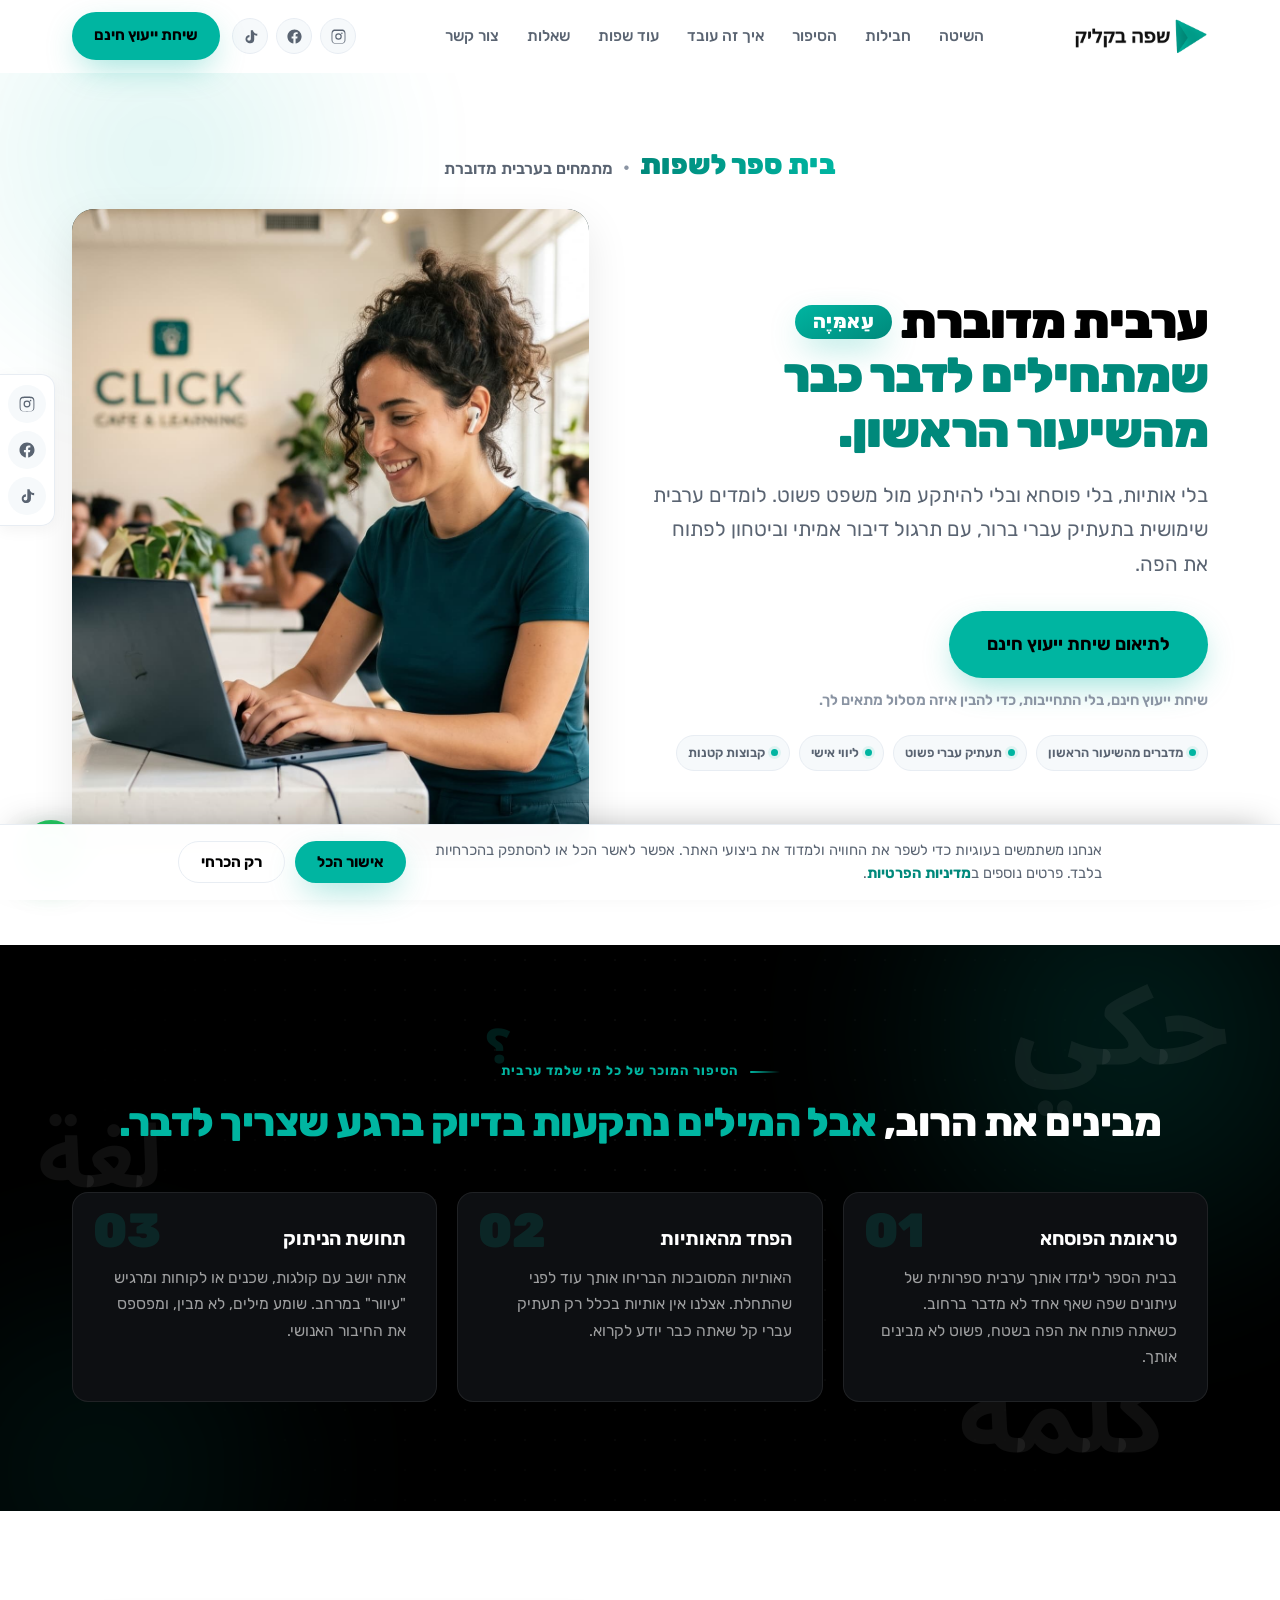
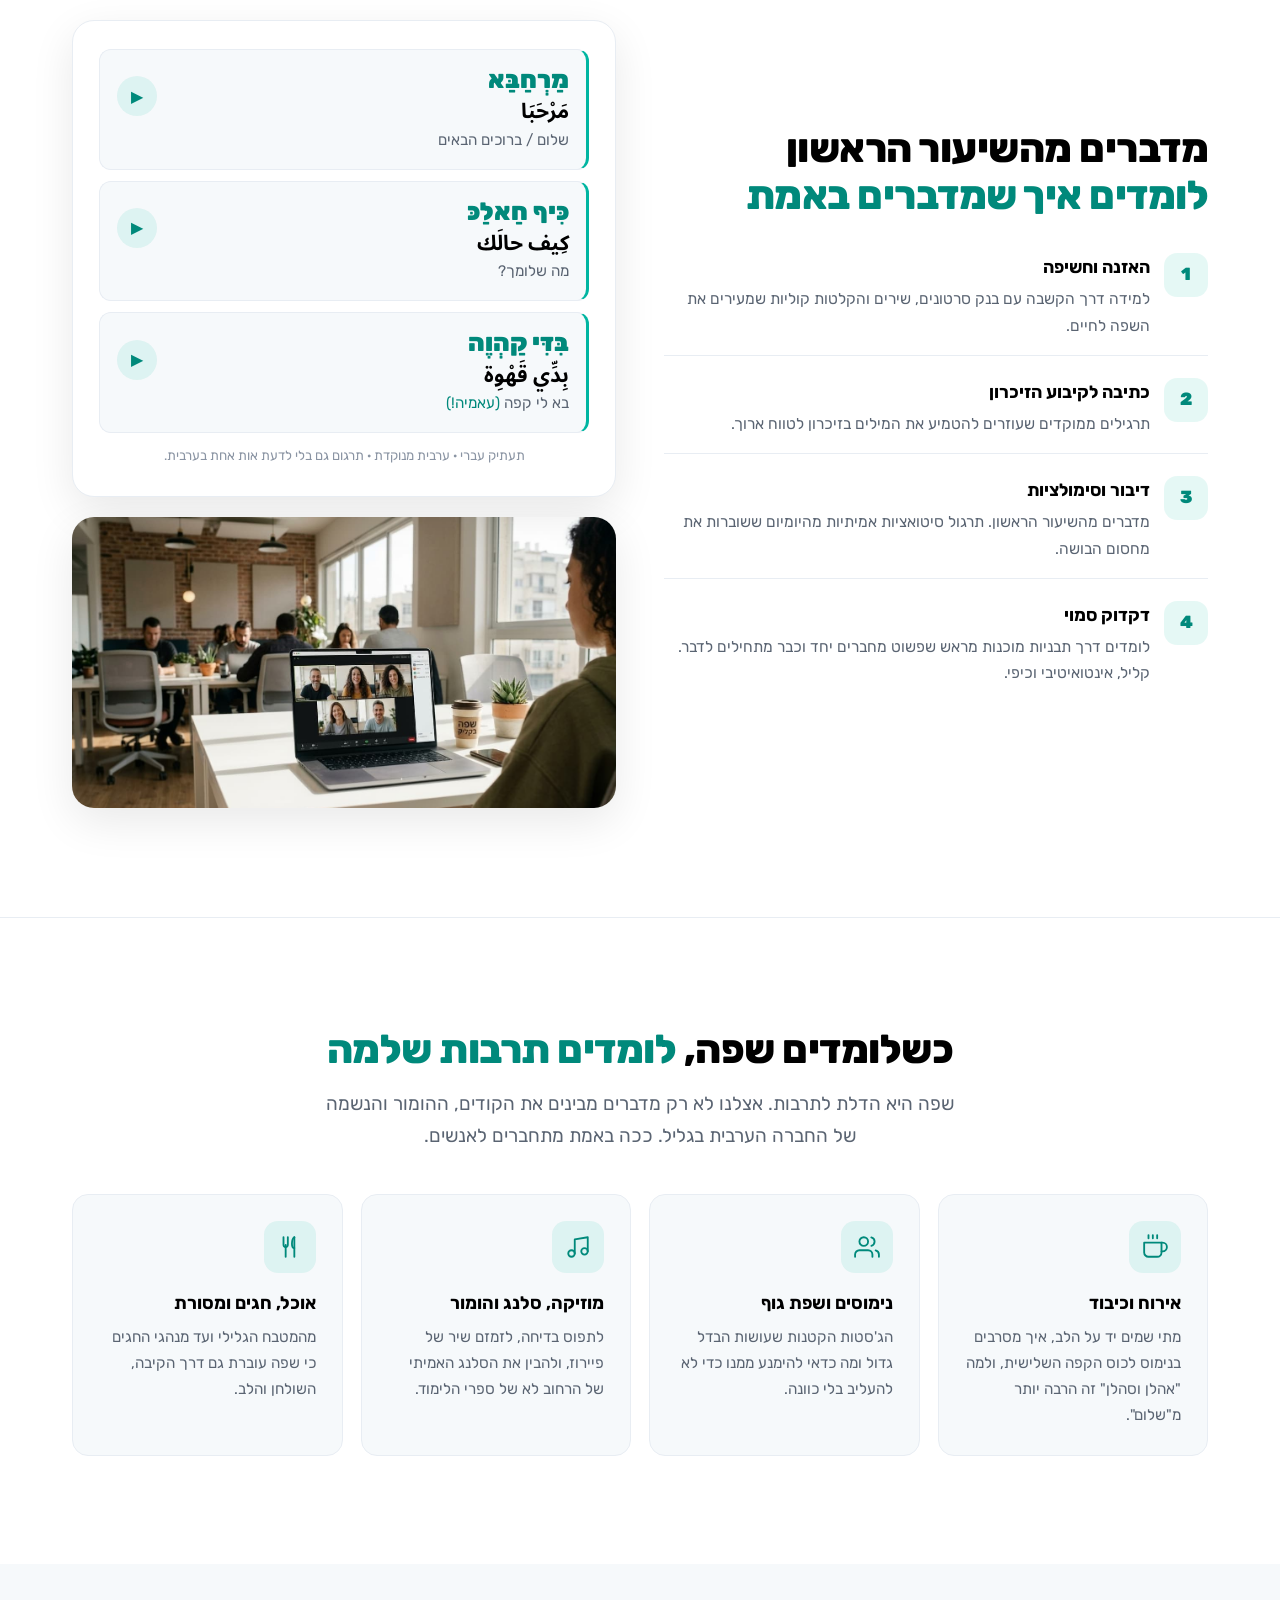
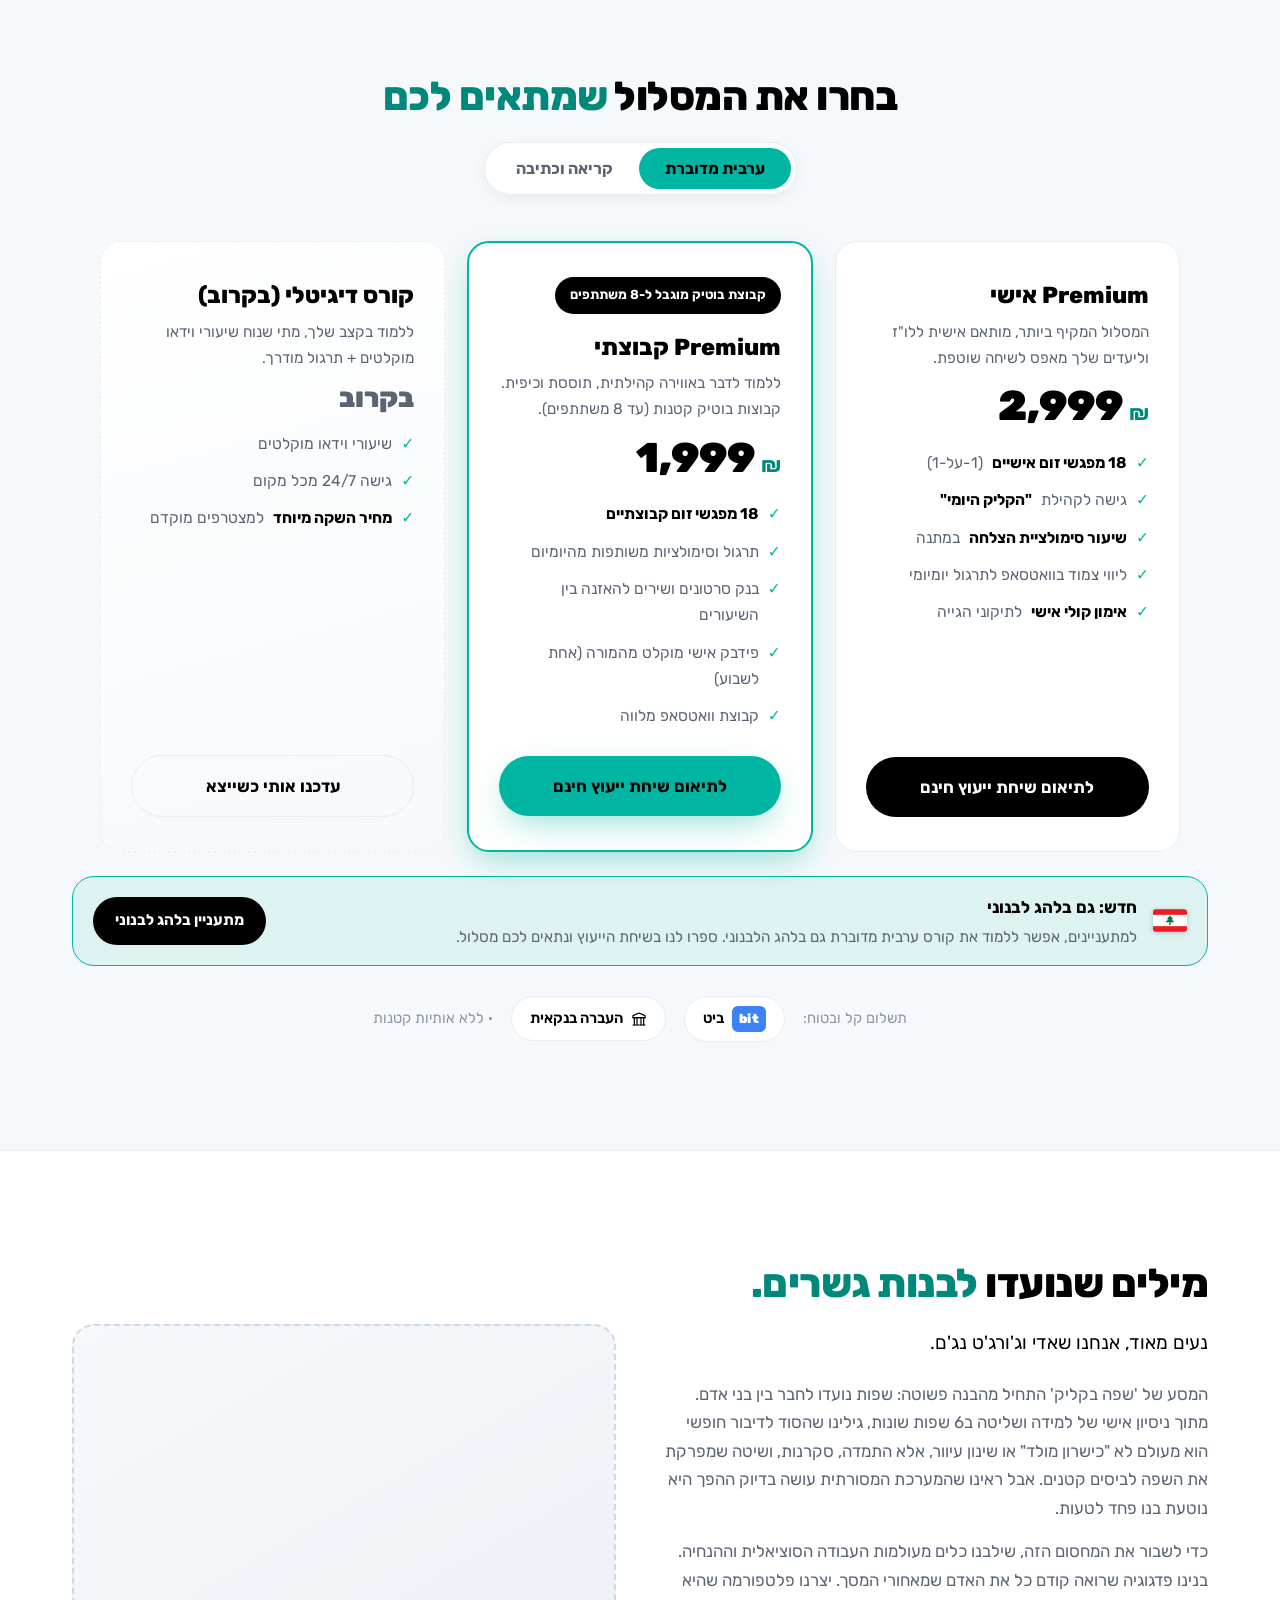
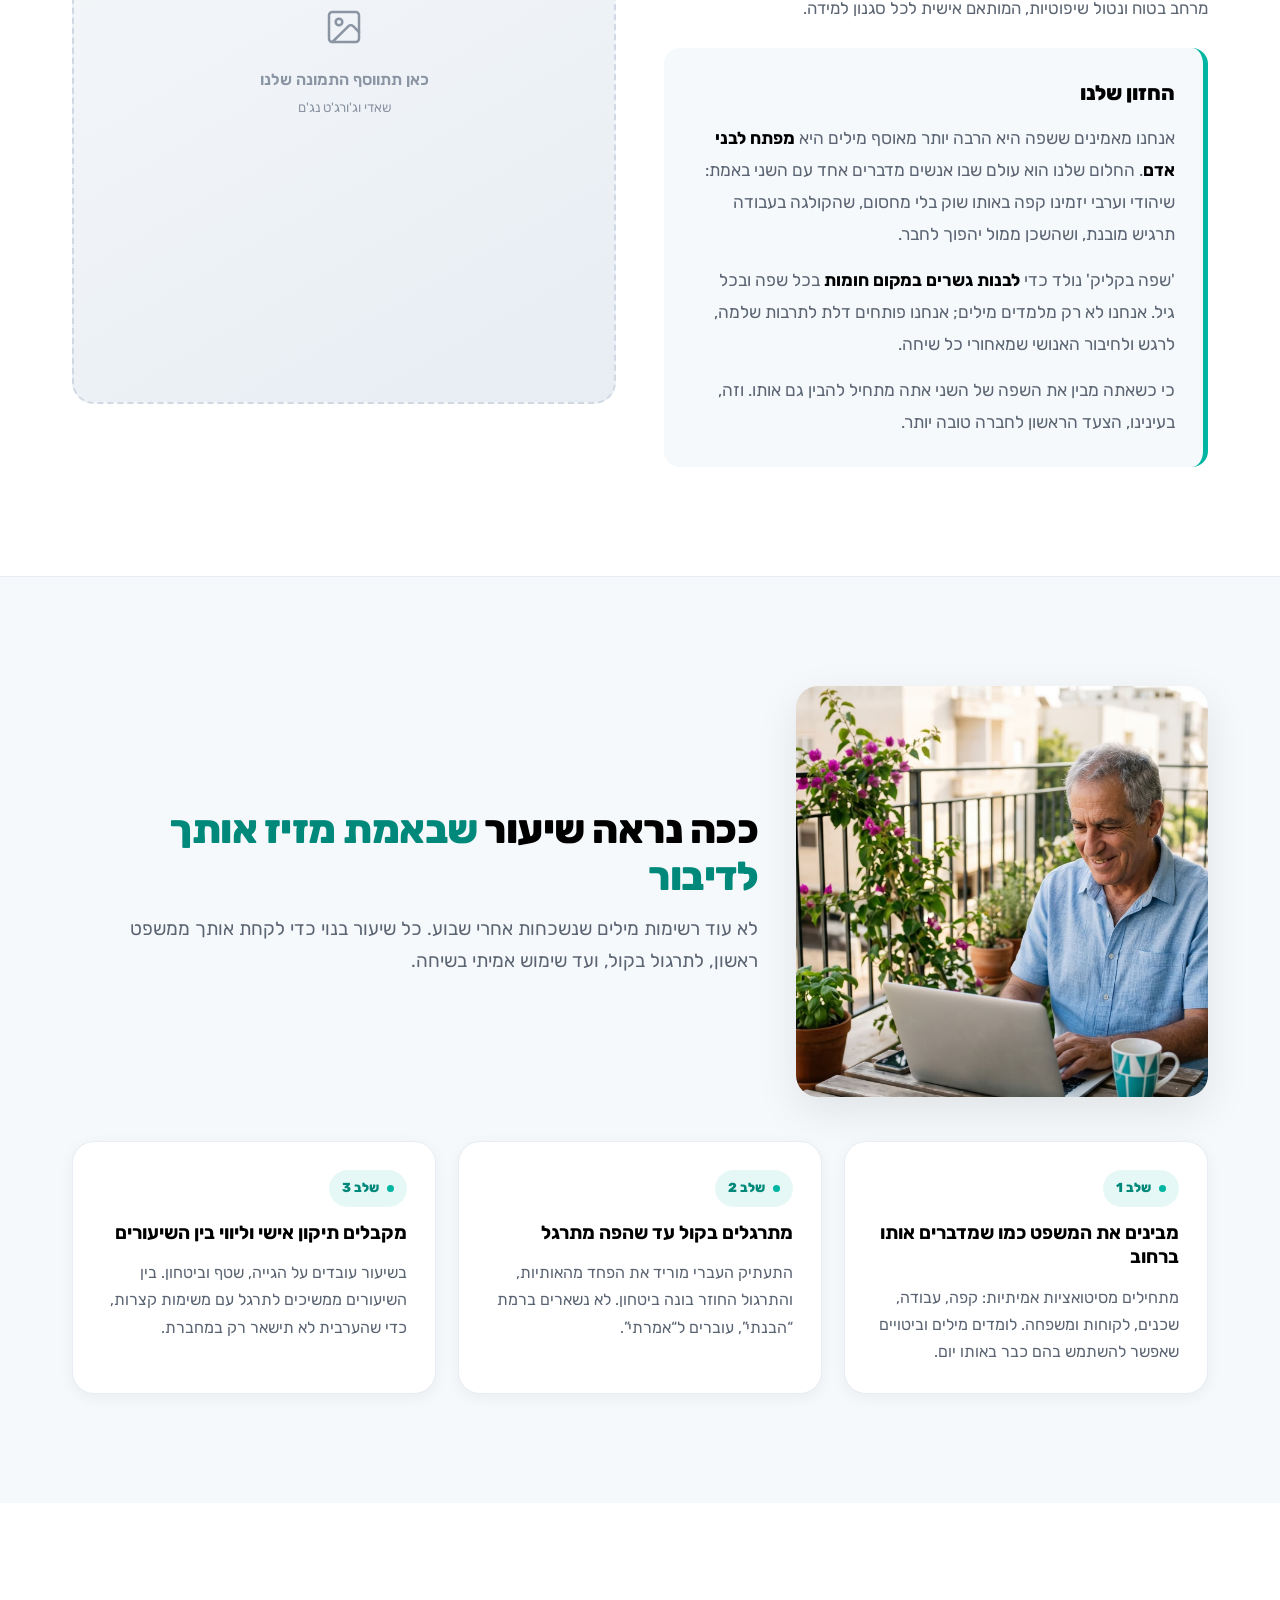
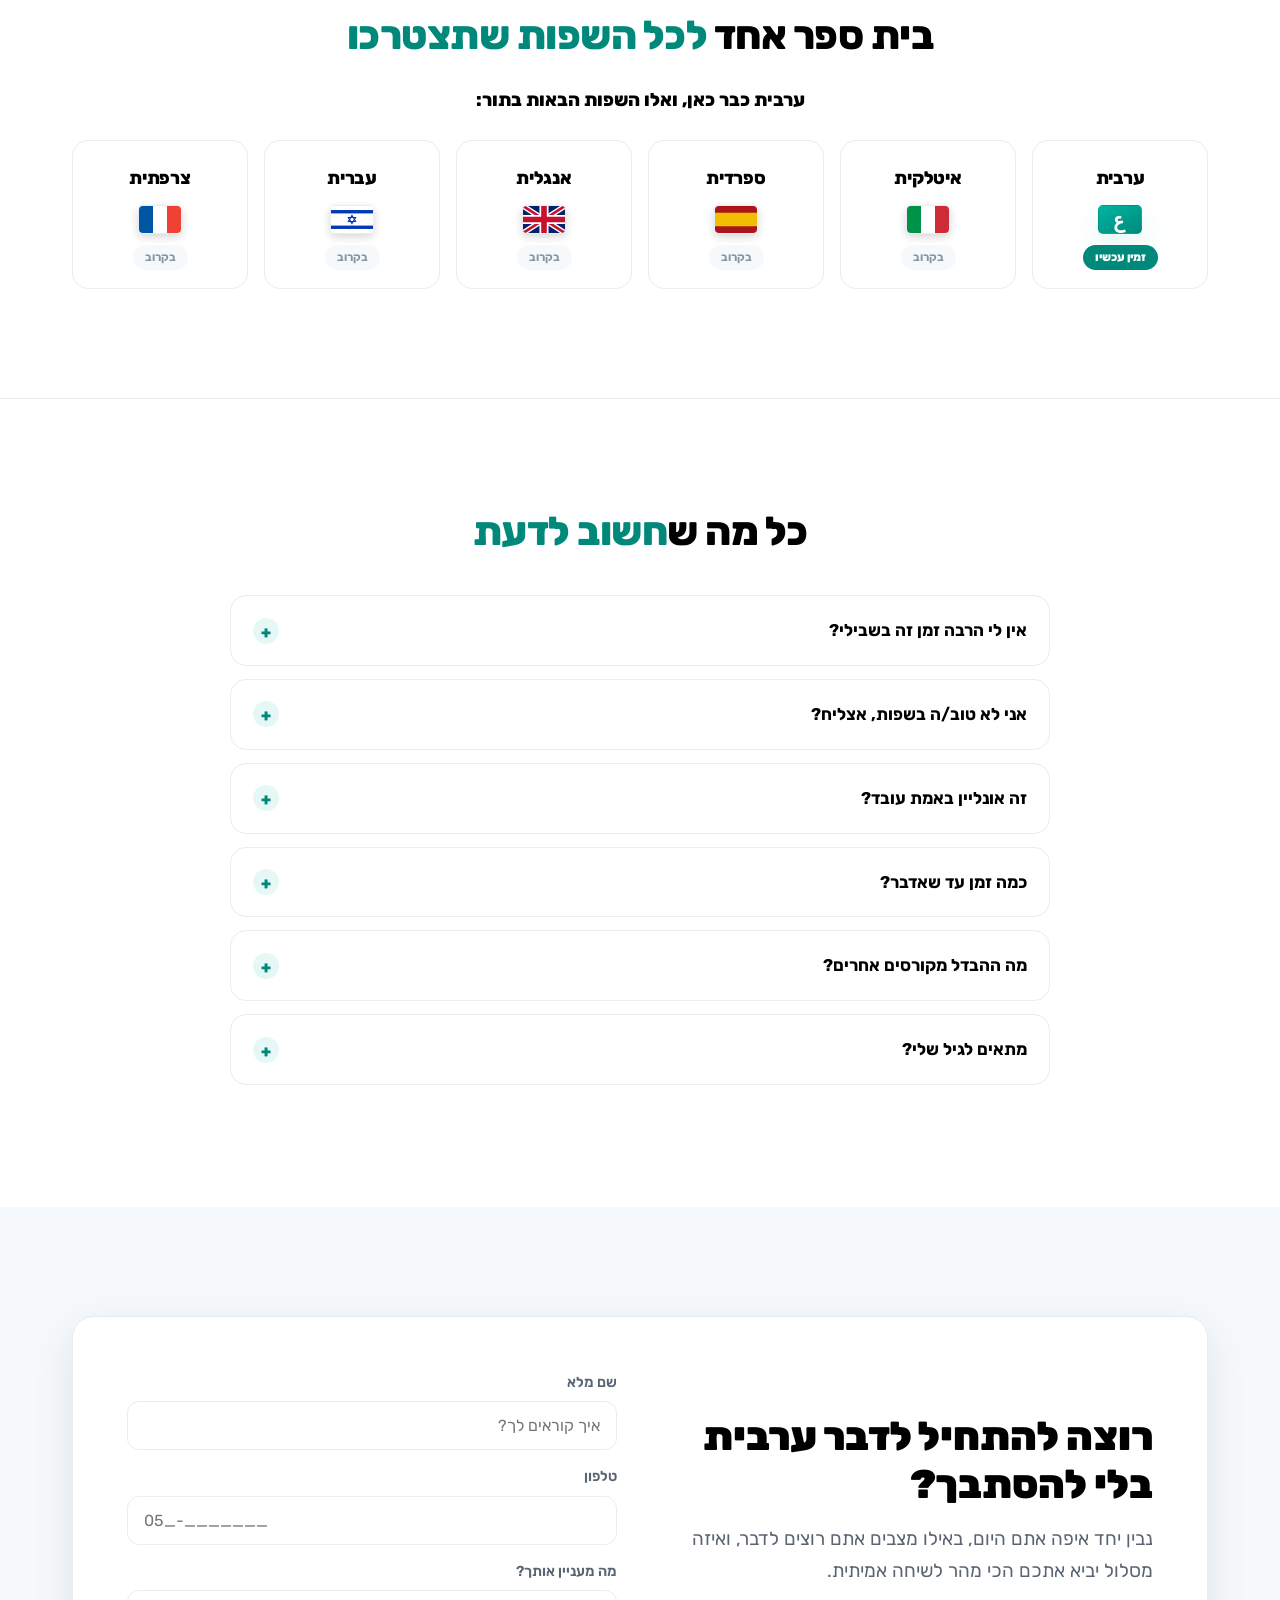
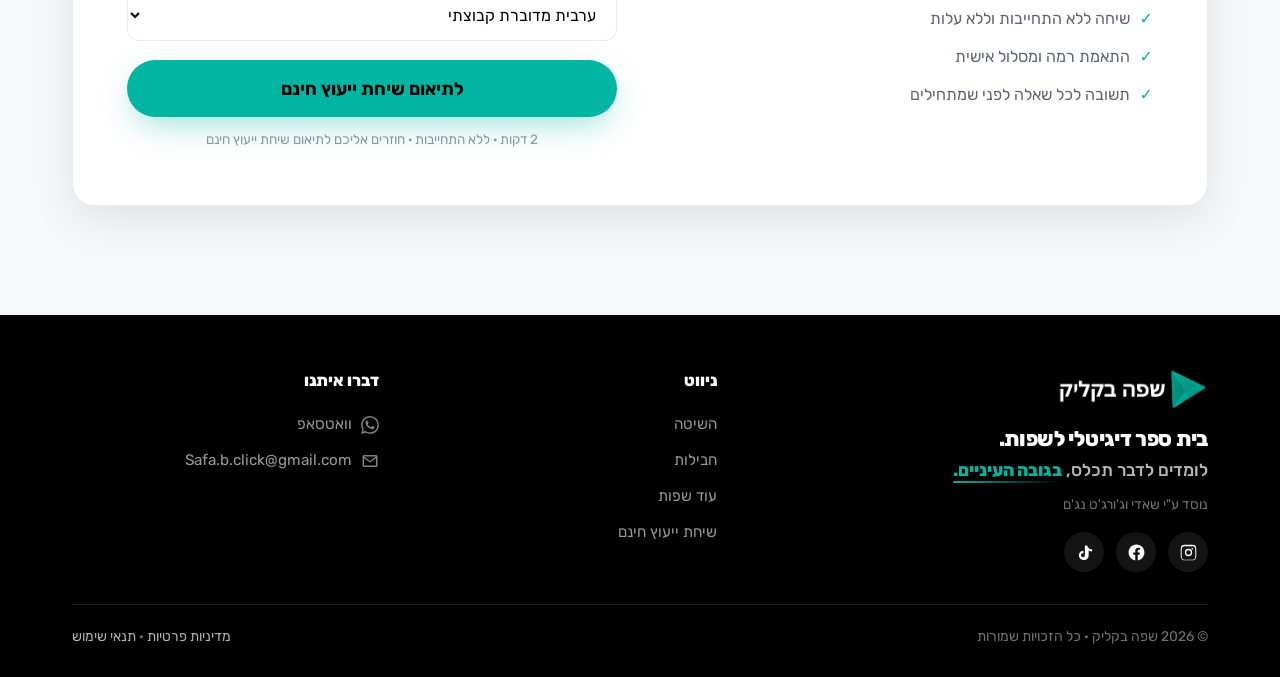
==== index.html @ c2b07dbf "Sharper 2x OG image (2400x1260) for retina link previews Co-Authored-By: Claude Opus 4.8 (1M context" ====
<!DOCTYPE html>
<html lang="he" dir="rtl"><head>
<meta charset="UTF-8">
<meta name="viewport" content="width=device-width, initial-scale=1.0">

<!-- ===== SEO ===== -->
<title>שפה בקליק | ערבית מדוברת לשבור את מחסום הדיבור</title>
<meta name="description" content="לומדים לדבר ערבית מדוברת תכלס מהשיעור הראשון. ללא אותיות בערבית הכל בתעתיק עברי קל ואינטואיטיבי. ערבית מדוברת (עאמיה), שיעורי זום קבוצתיים ופרטיים. בית ספר שפה בקליק. שיחת ייעוץ חינם.">
<meta name="theme-color" content="#ffffff">
<link rel="canonical" href="https://shadinajem1988-maker.github.io/shafa-bclick-landing/">
<link rel="icon" type="image/png" href="assets/favicon.png">
<link rel="apple-touch-icon" href="assets/favicon.png">
<meta property="og:url" content="https://shadinajem1988-maker.github.io/shafa-bclick-landing/">
<meta property="og:title" content="שפה בקליק ערבית מדוברת שמדברים, לא רק לומדים">
<meta property="og:description" content="לדבר ערבית בחופשיות ובביטחון, בלי פוסחא ובלי אותיות מסובכות. קבעו שיחת ייעוץ חינם.">
<meta property="og:image" content="https://shadinajem1988-maker.github.io/shafa-bclick-landing/assets/og-image.png">
<meta property="og:image:width" content="2400">
<meta property="og:image:height" content="1260">
<meta property="og:type" content="website">
<meta property="og:locale" content="he_IL">
<meta name="twitter:card" content="summary_large_image">
<meta name="twitter:title" content="שפה בקליק ערבית מדוברת שמדברים, לא רק לומדים">
<meta name="twitter:description" content="שיעורי ערבית מדוברת עם תעתיק עברי, תרגול דיבור אמיתי ושיחת ייעוץ חינם.">
<meta name="twitter:image" content="https://shadinajem1988-maker.github.io/shafa-bclick-landing/assets/og-image.png">

<!-- ============================================================
     ⚙️ מעקב ונגישות מלא כאן 3 מזהים בלבד ↓ (השאר אוטומטי)
     הדבק את ה-ID שקיבלת מכל פלטפורמה. מה שנשאר ריק פשוט לא נטען.
     · GA4   get=Google Analytics  → מזהה בפורמט G-XXXXXXXXXX
     · META  get=Meta Events Manager → Pixel ID (מספר)
     · CLARITY get=Microsoft Clarity → מזהה פרויקט קצר
     · ACCESSIBILITY=UserWay account id (נגישות חובה בישראל)
     ============================================================ -->
<script>
window.SBK_TRACK = { ga4:"", meta:"", clarity:"", userway:"" };
(function(){
  var T = window.SBK_TRACK;
  window.sbkLoadTracking=function(){if(window.__sbkLoaded)return;window.__sbkLoaded=true;
  // ---- GA4 ----
  if(T.ga4){
    var g=document.createElement('script');g.async=true;
    g.src='https://www.googletagmanager.com/gtag/js?id='+T.ga4;document.head.appendChild(g);
    window.dataLayer=window.dataLayer||[];window.gtag=function(){dataLayer.push(arguments);};
    gtag('js',new Date());gtag('config',T.ga4);
  }
  // ---- Meta Pixel ----
  if(T.meta){
    !function(f,b,e,v,n,t,s){if(f.fbq)return;n=f.fbq=function(){n.callMethod?
    n.callMethod.apply(n,arguments):n.queue.push(arguments)};if(!f._fbq)f._fbq=n;
    n.push=n;n.loaded=!0;n.version='2.0';n.queue=[];t=b.createElement(e);t.async=!0;
    t.src=v;s=b.getElementsByTagName(e)[0];s.parentNode.insertBefore(t,s)}
    (window,document,'script','https://connect.facebook.net/en_US/fbevents.js');
    fbq('init',T.meta);fbq('track','PageView');
  }
  // ---- Microsoft Clarity ----
  if(T.clarity){
    (function(c,l,a,r,i,t,y){c[a]=c[a]||function(){(c[a].q=c[a].q||[]).push(arguments)};
    t=l.createElement(r);t.async=1;t.src='https://www.clarity.ms/tag/'+i;
    y=l.getElementsByTagName(r)[0];y.parentNode.insertBefore(t,y)})(window,document,'clarity','script',T.clarity);
  }
  }; /* analytics/marketing load only after consent */
  // ---- UserWay (נגישות) ----
  if(T.userway){
    var u=document.createElement('script');u.async=true;
    u.src='https://cdn.userway.org/widget.js';u.setAttribute('data-account',T.userway);
    document.head.appendChild(u);
  }
  // ---- שולח אירוע המרה לכל הפלטפורמות בבת אחת ----
  window.sbkTrack=function(name,params){
    try{ if(window.gtag) gtag('event',name,params||{}); }catch(e){}
    try{ if(window.fbq)  fbq('trackCustom',name,params||{}); }catch(e){}
  };
  try{ if(localStorage.getItem('sbk_consent')==='granted') window.sbkLoadTracking(); }catch(e){}
})();
</script>

<!-- ===== Fonts (Sans-serif בלבד Rubik / Heebo / Noto Sans Arabic) ===== -->
<link rel="preconnect" href="https://fonts.googleapis.com">
<link rel="preconnect" href="https://fonts.gstatic.com" crossorigin="">
<link href="https://fonts.googleapis.com/css2?family=Rubik:wght@400;500;600;700;800;900&amp;family=Heebo:wght@400;500;700;800&amp;family=Noto+Sans+Arabic:wght@500;700&amp;display=swap" rel="stylesheet">

<style>
/* ====================================================================
   שפה בקליק דף נחיתה | Hi-Tech Light + Dramatic Black Pain
   לבן #FFF · שחור דרמטי #000 · טורקיז #00B5A1 / כהה #00897B
   פונטים: Rubik / Heebo / Noto Sans Arabic (סאנס-סריף בלבד)
   ==================================================================== */
:root{
  --white:#ffffff; --bg-alt:#f6f9fb; --ink:#000000; --ink-soft:#15181d;
  --gray:#5a6472; --gray-soft:#8a94a3;
  --teal:#00B5A1; --teal-dark:#00897B; --teal-soft:rgba(0,181,161,.1);
  --border:#e8edf3;
  --radius:16px; --radius-lg:22px;
  --shadow:0 4px 15px rgba(0,0,0,.05);
  --shadow-lg:0 14px 44px rgba(0,0,0,.09);
  --shadow-teal:0 12px 34px -8px rgba(0,181,161,.45);
  --maxw:1180px;
  --font:'Rubik','Heebo',system-ui,sans-serif;
  --font-ar:'Noto Sans Arabic',sans-serif;
}
*{margin:0;padding:0;box-sizing:border-box}
html{scroll-behavior:smooth}
body{font-family:var(--font);background:var(--white);color:var(--ink-soft);line-height:1.7;overflow-x:hidden;-webkit-font-smoothing:antialiased}
section{scroll-margin-top:88px}
a{color:inherit;text-decoration:none}
img{max-width:100%;display:block}
.container{max-width:var(--maxw);margin-inline:auto;padding-inline:22px}
.section{padding:clamp(60px,8.5vw,110px) 0}
.center{text-align:center}
.eyebrow{display:inline-flex;align-items:center;gap:8px;font-weight:700;font-size:.84rem;letter-spacing:.4px;color:var(--teal-dark);background:var(--teal-soft);padding:7px 16px;border-radius:50px;margin-bottom:18px}
.eyebrow.on-dark{color:#fff;background:rgba(0,181,161,.18)}
.eyebrow{display:none} /* הוסרו ה-Eyebrows לטובת מראה מינימליסטי */
:focus-visible{outline:3px solid var(--teal);outline-offset:3px;border-radius:6px}
.skip-link{position:absolute;inset-inline-start:16px;top:-60px;z-index:2000;background:var(--teal);color:#000;padding:10px 18px;border-radius:10px;font-weight:700;transition:top .2s}
.skip-link:focus{top:16px}
.hero-media .ph{background:linear-gradient(110deg,rgba(255,255,255,.03) 30%,rgba(255,255,255,.12) 50%,rgba(255,255,255,.03) 70%);background-size:200% 100%;animation:shimmer 1.9s infinite linear}
@keyframes shimmer{to{background-position:-200% 0}}
.eyebrow::before{content:"";width:7px;height:7px;border-radius:50%;background:var(--teal)}
h2.title{font-size:clamp(1.7rem,3.5vw,2.5rem);font-weight:800;line-height:1.18;letter-spacing:-.5px;color:var(--ink)}
.title .hl{color:var(--teal-dark)}
.lead{color:var(--gray);font-size:clamp(1.02rem,1.6vw,1.18rem);max-width:640px}

/* ===== Buttons ===== */
.btn{display:inline-flex;align-items:center;justify-content:center;gap:10px;font-family:inherit;font-weight:700;font-size:1.04rem;cursor:pointer;padding:16px 30px;border-radius:50px;border:none;transition:.22s ease;white-space:nowrap}
.btn-primary{background:var(--teal);color:#000;box-shadow:var(--shadow-teal)}
.btn-primary:hover{background:var(--teal-dark);transform:translateY(-3px)}
.btn-dark{background:var(--ink);color:#fff}
.btn-dark:hover{background:var(--teal-dark);transform:translateY(-3px)}
.btn-outline{background:transparent;color:var(--ink);border:1.5px solid var(--border)}
.btn-outline:hover{border-color:var(--teal);color:var(--teal-dark);transform:translateY(-3px)}
.btn-wa{background:#25D366;color:#04210f}
.btn-wa:hover{background:#1ebe57;transform:translateY(-3px)}
.btn-sm{padding:11px 22px;font-size:.95rem}
.btn-lg{padding:18px 38px;font-size:1.12rem}

/* ===== Header ===== */
header{position:sticky;top:0;z-index:1000;background:rgba(255,255,255,.85);backdrop-filter:blur(14px);border-bottom:1px solid transparent;transition:.3s}
header.scrolled{border-bottom-color:var(--border);box-shadow:0 6px 24px -16px rgba(0,0,0,.25)}
.nav{display:flex;align-items:center;justify-content:space-between;height:72px}
.brand{display:flex;align-items:center;gap:11px}
.brand img{height:38px;width:auto;display:block}
.nav-links{display:flex;gap:28px;align-items:center}
.nav-links a{color:var(--gray);font-weight:500;font-size:.97rem;transition:.2s;position:relative}
.nav-links a:hover{color:var(--ink)}
.nav-links a::after{content:"";position:absolute;bottom:-6px;right:0;width:0;height:2px;background:var(--teal);transition:.25s}
.nav-links a:hover::after{width:100%}
.nav-cta{display:flex;align-items:center;gap:12px}
.burger{display:none;flex-direction:column;gap:5px;background:none;border:none;cursor:pointer;padding:8px}
.burger span{width:26px;height:2.5px;background:var(--ink);border-radius:3px;transition:.3s}

/* ===== Hero ===== */
.hero{position:relative;padding:clamp(40px,6vw,80px) 0 clamp(50px,7vw,90px);overflow:hidden}
.hero-bg{position:absolute;inset:0;z-index:0;pointer-events:none}
.hero-bg::before{content:"";position:absolute;width:560px;height:560px;border-radius:50%;background:radial-gradient(circle,rgba(0,181,161,.12),transparent 70%);top:-200px;left:-120px;filter:blur(40px)}
.hero-grid{position:relative;z-index:1;display:grid;grid-template-columns:1.05fr .95fr;gap:48px;align-items:center}
.hero h1{font-size:clamp(2.05rem,4.4vw,3.05rem);font-weight:900;line-height:1.12;letter-spacing:-1px;color:var(--ink);margin-bottom:20px}
.hero h1 .hl{color:var(--teal-dark)}
.hero-kicker{display:inline-flex;align-items:baseline;gap:10px;margin-bottom:16px}
.hero-kicker::before{content:none}
.hero-kicker .dot{width:10px;height:10px;border-radius:50%;background:var(--teal);box-shadow:0 0 12px 1px var(--teal);flex:none;animation:kickerPulse 2s ease-in-out infinite}
.hero-kicker .sep{color:var(--gray-soft);font-weight:400;font-size:1.3rem}
.hero-kicker .grad{font-weight:900;font-size:clamp(1.35rem,2.4vw,1.75rem);line-height:1.05;letter-spacing:.3px;background:linear-gradient(90deg,var(--teal-dark),var(--teal),var(--teal-dark));background-size:200% auto;-webkit-background-clip:text;background-clip:text;color:transparent;animation:kickerShine 3.5s linear infinite}
.hero-kicker .ksub{font-size:1rem;font-weight:600;color:var(--gray)}
@keyframes kickerShine{to{background-position:200% center}}
@keyframes kickerPulse{0%,100%{box-shadow:0 0 12px 1px var(--teal)}50%{box-shadow:0 0 4px 0 var(--teal)}}
.dialect-chip{display:inline-block;font-size:.4em;font-weight:800;color:#fff;background:linear-gradient(150deg,var(--teal),var(--teal-dark));padding:.32em .9em;border-radius:50px;vertical-align:middle;letter-spacing:.5px;transform:translateY(-.16em);box-shadow:var(--shadow-teal)}
.hero p.sub{font-size:clamp(1.06rem,1.7vw,1.27rem);color:var(--gray);max-width:560px;margin-bottom:30px}
.hero p.sub b{color:var(--ink)}
.hero-cta{display:flex;gap:14px;flex-wrap:wrap;margin-bottom:10px}
.hero-micro{color:var(--gray-soft);font-size:.92rem;font-weight:600;margin-bottom:22px}
.hero-trust{display:flex;gap:9px;flex-wrap:nowrap;align-items:center;color:var(--gray-soft);font-size:.92rem}
.hero-trust .pill{display:inline-flex;align-items:center;gap:6px;background:var(--bg-alt);border:1px solid var(--border);border-radius:50px;padding:6px 11px;color:var(--gray);font-weight:600;font-size:.8rem;white-space:nowrap}
.hero-trust .pill::before{content:"";width:7px;height:7px;border-radius:50%;background:var(--teal);box-shadow:0 0 0 3px var(--teal-soft)}
.hero-trust .stars{color:#f5b50a;letter-spacing:2px}
.hero-trust b{color:var(--ink)}

/* hero video */
.hero-media{position:relative;border-radius:var(--radius-lg);overflow:hidden;box-shadow:var(--shadow-lg);aspect-ratio:4/5;background:linear-gradient(150deg,#0f2b29,#06181f)}
.hero-media video{width:100%;height:100%;object-fit:cover;display:block}
.hero-media .ph{position:absolute;inset:0;display:flex;flex-direction:column;align-items:center;justify-content:center;gap:12px;color:rgba(255,255,255,.85);text-align:center;padding:24px}
.hero-media .ph .ring{width:74px;height:74px;border-radius:50%;border:2px solid rgba(255,255,255,.4);display:grid;place-items:center;font-size:1.8rem}
.hero-media .ph small{color:rgba(255,255,255,.55);font-size:.8rem;max-width:220px}
.hero-media .badge-live{position:absolute;top:14px;right:14px;background:rgba(0,0,0,.5);backdrop-filter:blur(6px);color:#fff;font-size:.78rem;font-weight:600;padding:6px 12px;border-radius:50px;display:flex;align-items:center;gap:7px}
.hero-media .badge-live .d{width:8px;height:8px;border-radius:50%;background:var(--teal);box-shadow:0 0 8px var(--teal)}

/* ===== Pain (dramatic black) ===== */
.pain{background:var(--ink);color:#fff;position:relative;overflow:hidden}
.pain>.container{position:relative;z-index:1}
.pain-bg{position:absolute;inset:0;z-index:0;pointer-events:none;overflow:hidden}
.pain-bg .glow{position:absolute;border-radius:50%;filter:blur(60px)}
.pain-bg .g1{width:620px;height:620px;background:radial-gradient(circle,rgba(0,181,161,.18),transparent 70%);top:-220px;right:-160px}
.pain-bg .g2{width:520px;height:520px;background:radial-gradient(circle,rgba(0,181,161,.10),transparent 70%);bottom:-220px;left:-160px}
.pain-bg::before{content:"";position:absolute;inset:0;background-image:radial-gradient(rgba(255,255,255,.05) 1px,transparent 1px);background-size:30px 30px;-webkit-mask:radial-gradient(circle at 50% 38%,#000,transparent 78%);mask:radial-gradient(circle at 50% 38%,#000,transparent 78%)}
.pain-bg .w{position:absolute;font-family:var(--font-ar);color:rgba(255,255,255,.06);font-weight:700;line-height:1;white-space:nowrap;user-select:none;animation:painDrift 9s ease-in-out infinite}
.pain-bg .w:nth-of-type(2){animation-duration:11s;animation-delay:-2s}
.pain-bg .w:nth-of-type(3){animation-duration:8s;animation-delay:-4s}
.pain-bg .w:nth-of-type(4){animation-duration:12.5s;animation-delay:-1s}
.pain-bg .w:nth-of-type(5){animation-duration:10s;animation-delay:-3s}
.pain-bg .bub{position:absolute;fill:none;stroke:rgba(0,181,161,.18);stroke-width:1.5;animation:painDrift 13s ease-in-out infinite}
.pain-bg .bub:last-of-type{animation-duration:15s;animation-delay:-5s}
@keyframes painDrift{0%,100%{transform:translateY(0)}50%{transform:translateY(-16px)}}
@media(max-width:680px){.pain-bg .w,.pain-bg .bub{display:none}}
.pain h2.title{color:#fff}
.pain .title .hl{color:var(--teal)}
.pain .lead{color:rgba(255,255,255,.62)}
.bento{display:grid;grid-template-columns:repeat(3,1fr);gap:20px;margin-top:46px}
.bento .b{position:relative;overflow:hidden;background:#0d0f12;border:1px solid rgba(255,255,255,.08);border-radius:var(--radius);padding:30px;transition:.28s}
.bento .b::after{content:"";position:absolute;top:0;right:0;left:0;height:3px;background:linear-gradient(90deg,var(--teal),transparent);transform:scaleX(0);transform-origin:right;transition:.32s}
.bento .b:hover::after{transform:scaleX(1)}
.bento .b-num{position:absolute;top:14px;left:20px;font-size:3rem;font-weight:900;color:rgba(0,181,161,.14);line-height:1;pointer-events:none}
.bento .b-ico{position:relative;width:52px;height:52px;border-radius:14px;background:rgba(0,181,161,.14);display:grid;place-items:center;margin-bottom:18px;transition:.28s}
.bento .b:hover .b-ico{background:var(--teal)}
.bento .b-ico svg{width:26px;height:26px;fill:none;stroke:var(--teal);stroke-width:1.7;stroke-linecap:round;stroke-linejoin:round;transition:.28s}
.bento .b:hover .b-ico svg{stroke:#000}
.pain-tag{display:inline-flex;align-items:center;gap:12px;font-weight:700;font-size:.82rem;letter-spacing:1px;color:var(--teal);background:none;border:none;padding:0;margin-bottom:16px}
.pain-tag::before{content:"";width:30px;height:2px;border-radius:2px;background:linear-gradient(90deg,var(--teal),transparent)}
.bento .b:hover{transform:translateY(-6px);border-color:rgba(0,181,161,.45);box-shadow:0 26px 52px -26px rgba(0,181,161,.55)}
.bento .b .ico{width:54px;height:54px;border-radius:14px;background:rgba(0,181,161,.14);display:grid;place-items:center;font-size:1.55rem;margin-bottom:16px}
.bento .b h3{font-size:1.2rem;font-weight:700;margin-bottom:9px;color:#fff}
.bento .b p{color:rgba(255,255,255,.6);font-size:.98rem}
.bento .b.tall{grid-row:span 1}

/* ===== Solution + Trinity ===== */
.sol-grid{display:grid;grid-template-columns:1fr 1fr;gap:48px;align-items:center}
.method-list{display:flex;flex-direction:column;gap:6px;margin-top:8px}
.m-item{display:flex;gap:14px;align-items:flex-start;padding:16px 0;border-bottom:1px solid var(--border)}
.m-item:last-child{border-bottom:none}
.m-item .n{flex:none;width:44px;height:44px;border-radius:13px;background:var(--teal-soft);color:var(--teal-dark);font-weight:900;display:grid;place-items:center;font-size:1.1rem}
.m-item h4{font-size:1.1rem;font-weight:700;margin-bottom:3px;color:var(--ink)}
.m-item p{color:var(--gray);font-size:.97rem}
/* floating trinity card */
.trinity-card{background:#fff;border:1px solid var(--border);border-radius:var(--radius-lg);padding:28px 26px;box-shadow:var(--shadow-lg);position:relative}
.trinity-card .tc-head{display:flex;align-items:center;justify-content:space-between;margin-bottom:18px;color:var(--gray-soft);font-size:.85rem;font-weight:600}
.trinity-card .tc-head .dot{width:8px;height:8px;border-radius:50%;background:var(--teal);display:inline-block;margin-left:6px}
.trinity{background:var(--bg-alt);border:1px solid var(--border);border-right:3px solid var(--teal);border-radius:12px;padding:15px 17px;margin-bottom:11px;transition:.2s}
.trinity:hover{background:#fff;box-shadow:var(--shadow);transform:translateX(-4px)}
.trinity .row1{display:flex;align-items:center;justify-content:space-between;gap:12px}
.trinity .ar{font-family:var(--font-ar);font-size:1.3rem;font-weight:700;color:var(--ink);direction:rtl;line-height:1.5}
.trinity .translit{color:var(--teal-dark);font-weight:900;font-size:1.55rem;line-height:1.2;margin-bottom:2px}
.trinity .he{color:var(--gray);font-size:.95rem}
.play{flex:none;width:40px;height:40px;border-radius:50%;border:none;background:var(--teal-soft);color:var(--teal-dark);cursor:pointer;display:grid;place-items:center;transition:.2s;font-size:1rem}
.play:hover{background:var(--teal);color:#000;transform:scale(1.08)}
.play.speaking{animation:pulse 1s infinite}
@keyframes pulse{0%,100%{box-shadow:0 0 0 0 rgba(0,181,161,.5)}50%{box-shadow:0 0 0 8px rgba(0,181,161,0)}}
.trinity-note{color:var(--gray-soft);font-size:.83rem;text-align:center;margin-top:12px}

/* ===== Pricing ===== */
.pricing{background:var(--bg-alt)}
.toggle{display:inline-flex;background:#fff;border:1px solid var(--border);border-radius:50px;padding:5px;margin:22px auto 0;box-shadow:var(--shadow)}
.toggle button{border:none;background:none;font-family:inherit;font-weight:700;font-size:1rem;padding:11px 26px;border-radius:50px;cursor:pointer;color:var(--gray);transition:.2s}
.toggle button.active{background:var(--teal);color:#000}
.zone{display:none;margin-top:46px}
.zone.active{display:block;animation:fade .4s ease}
@keyframes fade{from{opacity:0;transform:translateY(10px)}to{opacity:1;transform:none}}
.plans{display:grid;grid-template-columns:repeat(3,1fr);gap:22px;max-width:1080px;margin-inline:auto;align-items:stretch}
.plan{background:#fff;border:1px solid var(--border);border-radius:var(--radius-lg);padding:34px 30px;display:flex;flex-direction:column;position:relative;transition:.28s}
.plan:hover{box-shadow:var(--shadow-lg);transform:translateY(-5px)}
.plan.featured{border:2px solid var(--teal);box-shadow:var(--shadow-teal);transform:scale(1.03)}
.plan.featured:hover{transform:scale(1.03) translateY(-5px)}
.plan .urg{display:inline-block;align-self:flex-start;background:var(--ink);color:#fff;font-weight:700;font-size:.82rem;padding:7px 15px;border-radius:50px;margin-bottom:14px}
.plan h3{font-size:1.45rem;font-weight:800;color:var(--ink)}
.plan .ptag{color:var(--gray);font-size:.95rem;min-height:44px;margin-top:4px}
.plan .price{display:flex;align-items:baseline;gap:6px;margin:14px 0 18px}
.plan .price .cur{font-size:1.3rem;font-weight:700;color:var(--teal-dark)}
.plan .price .now{font-size:2.6rem;font-weight:900;color:var(--ink);line-height:1}
.plan ul{list-style:none;display:flex;flex-direction:column;gap:11px;margin-bottom:26px;flex:1}
.plan li{display:flex;gap:9px;align-items:flex-start;color:var(--gray);font-size:.97rem}
.plan li::before{content:"✓";color:var(--teal);font-weight:900;flex:none}
.plan li b{color:var(--ink)}
.plan .btn{width:100%}
.pay-row{display:flex;align-items:center;justify-content:center;gap:18px;flex-wrap:wrap;margin-top:30px;color:var(--gray-soft);font-size:.92rem}
.pay-chip{display:inline-flex;align-items:center;gap:8px;background:#fff;border:1px solid var(--border);border-radius:50px;padding:9px 18px;font-weight:600;color:var(--ink)}
.pay-chip .bit{color:#fff;background:#3b82f6;font-weight:900;border-radius:6px;padding:2px 7px;font-size:.8rem;letter-spacing:.3px}

/* ===== Ecosystem ===== */
.eco-grid{display:grid;grid-template-columns:repeat(3,1fr);gap:20px;margin-top:42px}
.eco{background:#fff;border:1px solid var(--border);border-radius:var(--radius);padding:28px;transition:.26s}
.eco:hover{transform:translateY(-6px);box-shadow:var(--shadow-lg);border-color:var(--teal)}
.eco .e{font-size:1.9rem;margin-bottom:12px}
.eco h4{font-size:1.16rem;font-weight:700;margin-bottom:7px}
.eco p{color:var(--gray);font-size:.95rem}
.eco .soon{display:inline-block;margin-top:12px;font-size:.78rem;font-weight:700;color:var(--teal-dark);background:var(--teal-soft);padding:4px 12px;border-radius:50px}
/* languages strip */
.soon-title{margin-top:26px;font-size:1.15rem;font-weight:800;color:var(--ink)}
.lang-grid{display:grid;grid-template-columns:repeat(6,1fr);gap:16px;margin-top:24px}
.dialect-note{display:flex;align-items:center;gap:16px;margin-top:24px;padding:16px 20px;background:var(--teal-soft);border:1px solid var(--teal);border-radius:var(--radius-lg)}
.dialect-note .dn-flag{flex:none;display:block;border-radius:3px;box-shadow:0 1px 5px rgba(0,0,0,.2);cursor:pointer;transition:transform .18s ease}
.dialect-note .dn-flag:hover{transform:scale(1.16) rotate(-2deg)}
.dialect-note .dn-txt{display:flex;flex-direction:column;gap:3px;flex:1}
.dialect-note .dn-txt b{color:var(--ink);font-size:1.05rem}
.dialect-note .dn-txt span{color:var(--gray);font-size:.95rem;line-height:1.6}
.dialect-note .btn{flex:none;white-space:nowrap}
@media(max-width:680px){.dialect-note{flex-direction:column;text-align:center}.dialect-note .btn{width:100%}}
.lang{background:#fff;border:1px solid var(--border);border-radius:var(--radius);padding:22px 14px 18px;text-align:center;transition:.26s;display:flex;flex-direction:column;align-items:center;gap:11px}
.lang:hover{transform:translateY(-6px);box-shadow:var(--shadow-lg);border-color:var(--teal)}
.lang .mono{width:42px;height:42px;border-radius:50%;background:var(--bg-alt);border:1px solid var(--border);display:grid;place-items:center;font-weight:800;font-size:1.1rem;color:var(--teal-dark);letter-spacing:.5px;transition:.26s}
.lang:hover .mono{background:var(--teal-soft);border-color:transparent}
.lang .flag{width:44px;height:29px;border-radius:5px;overflow:hidden;box-shadow:0 3px 9px rgba(0,0,0,.16);border:1px solid var(--border);transition:.26s}
.lang:hover .flag{transform:scale(1.1);box-shadow:0 6px 14px rgba(0,0,0,.2)}
.lang .flag svg{width:100%;height:100%;display:block}
.lang .flag-ar{background:linear-gradient(150deg,#00B5A1,#00897B);border-color:transparent;box-shadow:var(--shadow-teal)}
.lang .tag.tag-live{color:#fff;background:var(--teal-dark);font-weight:800}
.lang b{order:-1;font-size:1.12rem;font-weight:800;color:var(--ink);letter-spacing:-.2px}
.lang .tag{font-size:.72rem;font-weight:700;color:var(--gray-soft);background:var(--bg-alt);padding:3px 12px;border-radius:50px}
.lang.live{background:linear-gradient(165deg,var(--teal),var(--teal-dark));border-color:transparent;box-shadow:var(--shadow-teal)}
.lang.live b{color:#fff}
.lang.live .tag{color:#fff;background:rgba(255,255,255,.22)}
.lang.live .mono{background:rgba(255,255,255,.22);border-color:transparent;color:#fff;font-family:var(--font-ar);font-size:1.5rem}
.lang.live:hover{border-color:transparent}
.lang.live:hover .mono{background:rgba(255,255,255,.32)}
/* header social */
.nav-social{display:flex;gap:8px;align-items:center}
.nav-social a{display:grid;place-items:center;width:36px;height:36px;border-radius:50%;background:var(--bg-alt);border:1px solid var(--border);transition:.22s}
.nav-social a:hover{background:var(--teal);transform:translateY(-3px) rotate(-6deg)}
.nav-social a:hover svg{fill:#000}
.nav-social svg{width:17px;height:17px;fill:var(--gray);transition:.2s}
/* social inside mobile menu */
.menu-social{display:none;gap:16px;justify-content:center;width:100%;padding-top:16px;margin-top:6px;border-top:1px solid var(--border)}
.menu-social a{display:grid;place-items:center;width:44px;height:44px;border-radius:50%;background:var(--bg-alt);transition:.2s}
.menu-social a:hover{background:var(--teal)}
.menu-social a:hover svg{fill:#000}
.menu-social svg{width:20px;height:20px;fill:var(--gray);transition:.2s}
/* floating social bar */
.social-float{position:fixed;top:50%;transform:translateY(-50%);left:0;z-index:1400;display:flex;flex-direction:column;gap:8px;background:rgba(255,255,255,.9);backdrop-filter:blur(10px);border:1px solid var(--border);border-left:none;border-radius:0 14px 14px 0;padding:10px 8px;box-shadow:var(--shadow)}
.social-float a{display:grid;place-items:center;width:38px;height:38px;border-radius:50%;background:var(--bg-alt);transition:.22s}
.social-float a:hover{background:var(--teal);transform:scale(1.12)}
.social-float a:hover svg{fill:#000}
.social-float svg{width:18px;height:18px;fill:var(--gray);transition:.2s}
/* VOD "coming soon" plan */
.plan.soon{border-style:dashed;background:linear-gradient(165deg,#fff,var(--bg-alt))}
.plan.soon .now{font-size:1.7rem;color:var(--gray)}
.plan.soon h3{color:var(--ink)}
/* testimonials */
.tcards{display:grid;grid-template-columns:repeat(3,1fr);gap:22px;margin-top:44px}
.t{background:#fff;border:1px solid var(--border);border-radius:var(--radius-lg);padding:28px;display:flex;flex-direction:column;gap:14px;box-shadow:var(--shadow);transition:.26s}
.t:hover{transform:translateY(-6px);box-shadow:var(--shadow-lg)}
.t .stars{color:#f5b50a;letter-spacing:2px;font-size:1rem}
.t p{color:var(--ink-soft);font-size:1rem;flex:1;line-height:1.7}
.t .who{display:flex;align-items:center;gap:12px;margin-top:4px}
.t .av{width:46px;height:46px;border-radius:50%;background:linear-gradient(135deg,var(--teal),var(--teal-dark));display:grid;place-items:center;font-weight:900;color:#fff;flex:none}
.t .who b{display:block;font-size:.98rem;color:var(--ink)}
.t .who span{color:var(--gray-soft);font-size:.85rem}
.proof-tag{align-self:flex-start;display:inline-flex;align-items:center;gap:8px;color:var(--teal-dark);background:var(--teal-soft);border-radius:50px;padding:7px 13px;font-size:.82rem;font-weight:800}
.proof-tag::before{content:"";width:7px;height:7px;border-radius:50%;background:var(--teal)}
.t.proof h3{font-size:1.18rem;color:var(--ink);line-height:1.3}
.t.proof p{color:var(--gray)}
/* culture */
.cult-grid{display:grid;grid-template-columns:repeat(4,1fr);gap:18px;margin-top:42px}
.cult{background:var(--bg-alt);border:1px solid var(--border);border-radius:var(--radius);padding:26px;transition:.26s}
.cult:hover{transform:translateY(-6px);box-shadow:var(--shadow-lg);border-color:var(--teal);background:#fff}
.cult .ico{width:52px;height:52px;border-radius:14px;background:var(--teal-soft);display:grid;place-items:center;margin-bottom:15px;transition:.26s}
.cult:hover .ico{background:var(--teal)}
.cult .ico svg{width:26px;height:26px;fill:none;stroke:var(--teal-dark);stroke-width:1.7;stroke-linecap:round;stroke-linejoin:round;transition:.26s}
.cult:hover .ico svg{stroke:#fff}
.cult h4{font-size:1.12rem;font-weight:700;margin-bottom:7px;color:var(--ink)}
.cult p{color:var(--gray);font-size:.95rem}
/* ===== Trust / Security ===== */
.trust-grid{display:grid;grid-template-columns:repeat(3,1fr);gap:20px;margin-top:42px}
.trust-card{background:#fff;border:1px solid var(--border);border-radius:var(--radius);padding:30px;transition:.26s}
.trust-card:hover{transform:translateY(-6px);box-shadow:var(--shadow-lg);border-color:var(--teal)}
.trust-card .ico{width:54px;height:54px;border-radius:14px;background:var(--teal-soft);display:grid;place-items:center;margin-bottom:16px;transition:.26s}
.trust-card:hover .ico{background:var(--teal)}
.trust-card .ico svg{width:28px;height:28px;fill:none;stroke:var(--teal-dark);stroke-width:1.7;stroke-linecap:round;stroke-linejoin:round;transition:.26s}
.trust-card:hover .ico svg{stroke:#fff}
.trust-card h4{font-size:1.2rem;font-weight:800;margin-bottom:9px;color:var(--ink)}
.trust-card p{color:var(--gray);font-size:.97rem;line-height:1.7}
@media(max-width:880px){.trust-grid{grid-template-columns:1fr}}
.trust-strip{display:flex;flex-wrap:wrap;justify-content:center;gap:14px 26px;margin-top:34px}
.trust-strip .ts{display:inline-flex;align-items:center;gap:8px;color:var(--gray);font-size:.95rem;font-weight:600}
.trust-strip .ts svg{width:18px;height:18px;fill:none;stroke:var(--teal-dark);stroke-width:1.8;stroke-linecap:round;stroke-linejoin:round;flex:none}
.trust-card .legal-links{margin-top:12px;font-size:.92rem}
.foot-bot .foot-legal a{color:rgba(255,255,255,.7)}
.foot-bot .foot-legal a:hover{color:var(--teal)}
/* FAQ */
.faq{max-width:820px;margin:40px auto 0}
.qa{border:1px solid var(--border);border-radius:var(--radius);margin-bottom:13px;overflow:hidden;background:#fff;transition:.2s}
.qa[open]{border-color:rgba(0,181,161,.4);box-shadow:var(--shadow)}
.qa summary{cursor:pointer;padding:20px 22px;font-weight:700;font-size:1.06rem;color:var(--ink);list-style:none;display:flex;justify-content:space-between;align-items:center;gap:14px}
.qa summary::-webkit-details-marker{display:none}
.qa summary .ic{flex:none;width:26px;height:26px;border-radius:50%;background:var(--teal-soft);color:var(--teal-dark);display:grid;place-items:center;font-weight:900;transition:.25s}
.qa[open] summary .ic{transform:rotate(45deg);background:var(--teal);color:#000}
.qa .ans{padding:0 22px 20px;color:var(--gray);font-size:1rem;line-height:1.7}
/* VOD capture */
.vod{margin-top:42px;background:linear-gradient(135deg,var(--ink),#16181d);border-radius:var(--radius-lg);padding:clamp(28px,4vw,46px);color:#fff;display:grid;grid-template-columns:1.3fr 1fr;gap:32px;align-items:center}
.vod h3{font-size:clamp(1.4rem,2.4vw,1.9rem);font-weight:800;margin-bottom:10px}
.vod p{color:rgba(255,255,255,.65)}
.vod .mini{display:flex;gap:10px;flex-wrap:wrap}
.vod .mini input{flex:1;min-width:160px;padding:14px 16px;border-radius:12px;border:1px solid rgba(255,255,255,.18);background:rgba(255,255,255,.07);color:#fff;font-family:inherit;font-size:1rem}
.vod .mini input::placeholder{color:rgba(255,255,255,.5)}
.vod .mini input:focus{outline:none;border-color:var(--teal)}
.vod .ok{display:none;color:var(--teal);font-weight:700;margin-top:6px}
.vod .ok.show{display:block}

/* ===== Final CTA ===== */
.final{background:var(--bg-alt)}
.final-wrap{display:grid;grid-template-columns:1fr 1fr;gap:46px;align-items:center;background:#fff;border:1px solid var(--border);border-radius:var(--radius-lg);padding:clamp(30px,5vw,54px);box-shadow:var(--shadow-lg)}
.final h2{font-size:clamp(1.7rem,3.4vw,2.5rem);font-weight:900;line-height:1.2;color:var(--ink);margin-bottom:14px}
.final ul{list-style:none;display:flex;flex-direction:column;gap:11px;margin-top:18px}
.final ul li{display:flex;gap:10px;color:var(--gray)}
.final ul li::before{content:"✓";color:var(--teal);font-weight:900}
form .field{margin-bottom:15px}
form label{display:block;font-weight:600;font-size:.9rem;margin-bottom:6px;color:var(--gray)}
form input,form select{width:100%;padding:14px 16px;border-radius:12px;border:1px solid var(--border);background:#fff;color:var(--ink);font-family:inherit;font-size:1rem;transition:.2s}
form input:focus,form select:focus{outline:none;border-color:var(--teal);box-shadow:0 0 0 3px var(--teal-soft)}
form .btn{width:100%;margin-top:4px}
.form-note{color:var(--gray-soft);font-size:.84rem;text-align:center;margin-top:11px}
.form-success{display:none;text-align:center;padding:26px}
.form-success.show{display:block}
.form-success .v{width:62px;height:62px;border-radius:50%;background:var(--teal);color:#000;display:grid;place-items:center;font-size:2rem;margin:0 auto 14px;font-weight:900}

/* ===== Footer ===== */
footer{background:var(--ink);color:#fff;padding:52px 0 28px}
.foot-grid{display:grid;grid-template-columns:1.5fr 1fr 1fr;gap:30px;margin-bottom:32px}
.foot-grid img{height:44px;margin-bottom:13px}
.foot-grid p{color:rgba(255,255,255,.6);font-size:.95rem;max-width:320px}
.foot-grid h5{font-weight:800;margin-bottom:13px;font-size:1.02rem}
.foot-tag{max-width:340px;margin:6px 0 4px;line-height:1.45}
.foot-tag .ft-1{display:block;font-size:1.32rem;font-weight:800;color:#fff;letter-spacing:-.3px}
.foot-tag .ft-2{display:block;font-size:1.08rem;font-weight:500;color:rgba(255,255,255,.72);margin-top:4px}
.foot-tag .ft-hl{color:var(--teal);font-weight:800;position:relative;white-space:nowrap}
.foot-tag .ft-hl::after{content:"";position:absolute;right:0;left:0;bottom:-3px;height:2px;background:linear-gradient(90deg,var(--teal),transparent);border-radius:2px}
.foot-grid a{display:block;color:rgba(255,255,255,.6);padding:5px 0;font-size:.95rem;transition:.2s}
.foot-grid a:hover{color:var(--teal)}
.foot-grid a.contact-link{display:flex;align-items:center;gap:9px}
.foot-grid a.contact-link svg{flex:none;width:18px;height:18px;fill:currentColor;opacity:.85;transition:.2s}
.foot-grid a.contact-link:hover svg{opacity:1}
.foot-grid .founders{color:rgba(255,255,255,.45);font-size:.85rem;margin-top:10px}
.socials{display:flex;gap:12px;margin-top:16px}
.socials a{display:grid;place-items:center;width:40px;height:40px;padding:0;border-radius:50%;background:rgba(255,255,255,.08);transition:.22s}
.socials a:hover{background:var(--teal);transform:translateY(-3px)}
.socials svg{width:19px;height:19px;fill:#fff}
.foot-bot{border-top:1px solid rgba(255,255,255,.12);padding-top:20px;display:flex;justify-content:space-between;gap:14px;flex-wrap:wrap;color:rgba(255,255,255,.45);font-size:.87rem}

/* ===== Floating WhatsApp ===== */
.wa-float{position:fixed;bottom:22px;left:22px;z-index:1500;width:58px;height:58px;border-radius:50%;background:#25D366;display:grid;place-items:center;box-shadow:0 12px 30px -8px rgba(37,211,102,.6);transition:.25s;animation:floaty 3s ease-in-out infinite}
.wa-float:hover{transform:scale(1.1)}
.wa-float svg{width:31px;height:31px;fill:#fff}
@keyframes floaty{0%,100%{transform:translateY(0)}50%{transform:translateY(-7px)}}
/* ===== Cookie consent ===== */
.cookie-banner{position:fixed;bottom:0;left:0;right:0;z-index:1600;display:none;align-items:center;gap:16px;flex-wrap:wrap;justify-content:center;background:rgba(255,255,255,.98);backdrop-filter:blur(12px);border-top:1px solid var(--border);box-shadow:0 -10px 34px -16px rgba(0,0,0,.35);padding:14px 22px;padding-bottom:calc(14px + env(safe-area-inset-bottom))}
.cookie-banner.show{display:flex}
.cookie-banner p{color:var(--gray);font-size:.92rem;max-width:680px;margin:0;line-height:1.6}
.cookie-banner p a{color:var(--teal-dark);font-weight:700}
.cb-actions{display:flex;gap:10px;flex:none}
@media(max-width:680px){.cookie-banner{flex-direction:column;text-align:center;gap:11px}.cb-actions{width:100%}.cb-actions .btn{flex:1}}

/* ===== Sticky Mobile CTA (CRO נייד) ===== */
.mobile-cta{display:none}
@media(max-width:680px){
  .mobile-cta{display:flex;gap:10px;position:fixed;bottom:0;left:0;right:0;z-index:1450;background:rgba(255,255,255,.97);backdrop-filter:blur(12px);border-top:1px solid var(--border);padding:10px 14px;padding-bottom:calc(10px + env(safe-area-inset-bottom));box-shadow:0 -8px 26px -14px rgba(0,0,0,.3)}
  .mobile-cta .btn{flex:1;padding:14px 18px}
  .mobile-cta .mcta-wa{flex:none;width:52px;display:grid;place-items:center;background:#25D366;border-radius:50px}
  .mobile-cta .mcta-wa svg{width:24px;height:24px;fill:#fff}
  .wa-float{display:none}        /* בנייד הבר התחתון מחליף את הכפתור הצף */
  body{padding-bottom:74px}      /* שהבר לא יסתיר תוכן בתחתית */
}

/* ===== Reveal ===== */
.reveal{opacity:0;transform:translateY(26px);transition:opacity .6s ease,transform .6s ease}
.reveal.in{opacity:1;transform:none}

/* ===== Responsive ===== */
@media(max-width:980px){
  .hero-grid,.sol-grid,.final-wrap,.vod{grid-template-columns:1fr}
  .hero-media{aspect-ratio:16/10;max-width:520px;margin-inline:auto}
  .bento,.eco-grid,.tcards,.cult-grid{grid-template-columns:1fr 1fr}
  .plans{grid-template-columns:1fr;max-width:440px}
  .lang-grid{grid-template-columns:repeat(3,1fr)}
  .plan.featured{transform:none}.plan.featured:hover{transform:translateY(-5px)}
  .social-float{display:none}
}
@media(max-width:680px){
  .nav-links{display:none}.burger{display:flex}
  .nav-links.open{display:flex;position:absolute;top:72px;right:0;left:0;flex-direction:column;background:#fff;padding:20px;gap:16px;border-bottom:1px solid var(--border);box-shadow:var(--shadow-lg)}
  .nav-cta .btn-sm{display:none}
  .nav-social{display:none}
  .nav-links.open .menu-social{display:flex}
  .bento,.eco-grid,.plans,.foot-grid,.tcards,.cult-grid{grid-template-columns:1fr}
  .lang-grid{grid-template-columns:1fr 1fr}
  .tchead{grid-template-columns:1fr!important;text-align:center}
  .toggle{width:100%;max-width:340px}
  .toggle button{flex:1;padding:11px 12px;font-size:.92rem}
  .hero h1{font-size:2.05rem}.hero-cta .btn{flex:1}
  .hero-trust{flex-wrap:wrap;justify-content:center;gap:8px}
}
/* ===== Small phones (≤480px) — התאמה לטלפונים קטנים ===== */
@media(max-width:480px){
  .container{padding-inline:16px}
  .section{padding:46px 0}
  .hero{padding:24px 0 36px}
  .hero h1{font-size:1.82rem;letter-spacing:-.4px}
  .hero p.sub{font-size:1.05rem;margin-bottom:24px}
  .hero-kicker{flex-wrap:wrap;gap:6px}
  .hero-kicker .grad{font-size:1.32rem}
  .hero-cta{flex-direction:column;gap:11px}
  .hero-cta .btn{flex:none;width:100%}
  .btn{padding:15px 22px;font-size:1rem;white-space:normal}
  .btn-lg{padding:16px 24px;font-size:1.05rem}
  h2.title{font-size:1.6rem;line-height:1.22}
  .lead{font-size:1rem}
  .bento .b,.eco,.cult,.trust-card{padding:24px 20px}
  .bento .b-num{font-size:2.4rem}
  .trinity-card{padding:22px 18px}
  .trinity .translit{font-size:1.4rem}
  .trinity .ar{font-size:1.18rem}
  .plan{padding:28px 22px}
  .plan h3{font-size:1.3rem}
  .plan .price .now{font-size:2.3rem}
  .toggle button{padding:11px 10px;font-size:.9rem}
  .vod{padding:26px 20px}
  .vod .mini input{min-width:0}
  .final-wrap{padding:28px 22px}
  .faq .qa summary{padding:16px 18px;font-size:1rem}
  .qa .ans{padding:0 18px 18px}
  .foot-grid{gap:24px}
  .foot-bot{justify-content:center;text-align:center}
  .lang .mono{width:38px;height:38px;font-size:1rem}
  .mobile-cta .btn{padding:13px 12px;font-size:.95rem}
}
@media(prefers-reduced-motion:reduce){*{animation:none!important;transition:none!important}.reveal{opacity:1;transform:none}}
</style>
</head>
<body>
<a href="#main-content" class="skip-link">דלג לתוכן הראשי</a>

<!-- ============ HEADER ============ -->
<div id="page">
<header id="header" class="scrolled">
  <div class="container nav">
    <a href="#" class="brand" aria-label="שפה בקליק"><img src="assets/logo-header.png" alt="שפה בקליק הקליק שלך לשפה חדשה"></a>
    <nav class="nav-links" id="navLinks">
      <a href="#solution">השיטה</a>
      <a href="#pricing">חבילות</a>
      <a href="#story">הסיפור</a>
      <a href="#testimonials">איך זה עובד</a>
      <a href="#ecosystem">עוד שפות</a>
      <a href="#faq">שאלות</a>
      <a href="#lead">צור קשר</a>
      <div class="menu-social">
        <a href="https://www.instagram.com/safa.b.click?igsh=NWd6dWJtY2puN3dn&amp;utm_source=qr" target="_blank" rel="noopener" aria-label="Instagram"><svg viewBox="0 0 24 24"><path d="M12 2.16c3.2 0 3.58.01 4.85.07 1.17.05 1.8.25 2.23.41.56.22.96.48 1.38.9.42.42.68.82.9 1.38.16.43.36 1.06.41 2.23.06 1.27.07 1.65.07 4.85s-.01 3.58-.07 4.85c-.05 1.17-.25 1.8-.41 2.23-.22.56-.48.96-.9 1.38-.42.42-.82.68-1.38.9-.43.16-1.06.36-2.23.41-1.27.06-1.65.07-4.85.07s-3.58-.01-4.85-.07c-1.17-.05-1.8-.25-2.23-.41a3.7 3.7 0 01-1.38-.9 3.7 3.7 0 01-.9-1.38c-.16-.43-.36-1.06-.41-2.23-.06-1.27-.07-1.65-.07-4.85s.01-3.58.07-4.85c.05-1.17.25-1.8.41-2.23.22-.56.48-.96.9-1.38.42-.42.82-.68 1.38-.9.43-.16 1.06-.36 2.23-.41C8.42 2.17 8.8 2.16 12 2.16zm0 1.94c-3.14 0-3.51.01-4.75.07-.9.04-1.39.19-1.71.32-.43.17-.74.37-1.06.69-.32.32-.52.63-.69 1.06-.13.32-.28.81-.32 1.71-.06 1.24-.07 1.61-.07 4.75s.01 3.51.07 4.75c.04.9.19 1.39.32 1.71.17.43.37.74.69 1.06.32.32.63.52 1.06.69.32.13.81.28 1.71.32 1.24.06 1.61.07 4.75.07s3.51-.01 4.75-.07c.9-.04 1.39-.19 1.71-.32.43-.17.74-.37 1.06-.69.32-.32.52-.63.69-1.06.13-.32.28-.81.32-1.71.06-1.24.07-1.61.07-4.75s-.01-3.51-.07-4.75c-.04-.9-.19-1.39-.32-1.71a2.85 2.85 0 00-.69-1.06 2.85 2.85 0 00-1.06-.69c-.32-.13-.81-.28-1.71-.32-1.24-.06-1.61-.07-4.75-.07zm0 3.3a4.6 4.6 0 110 9.2 4.6 4.6 0 010-9.2zm0 7.59a2.99 2.99 0 100-5.98 2.99 2.99 0 000 5.98zm5.86-7.81a1.08 1.08 0 11-2.15 0 1.08 1.08 0 012.15 0z"></path></svg></a>
        <a href="https://www.facebook.com/share/1bBC1xQ45G/?mibextid=wwXIfr" target="_blank" rel="noopener" aria-label="Facebook"><svg viewBox="0 0 24 24"><path d="M22 12.06C22 6.5 17.52 2 12 2S2 6.5 2 12.06c0 5.02 3.66 9.18 8.44 9.94v-7.03H7.9v-2.91h2.54V9.85c0-2.52 1.49-3.92 3.78-3.92 1.1 0 2.24.2 2.24.2v2.47h-1.26c-1.24 0-1.63.78-1.63 1.57v1.89h2.78l-.44 2.91h-2.34V22c4.78-.76 8.44-4.92 8.44-9.94z"></path></svg></a>
        <a href="https://www.tiktok.com/@safa.b.click?_r=1&amp;_t=ZS-96vhSpF8EKr" target="_blank" rel="noopener" aria-label="TikTok"><svg viewBox="0 0 24 24"><path d="M16.6 5.82a4.28 4.28 0 01-1.04-2.82h-3.1v12.4a2.5 2.5 0 11-2.5-2.5c.2 0 .4.03.6.08v-3.16a5.66 5.66 0 00-.6-.03A5.66 5.66 0 1011.6 21.4a5.66 5.66 0 005.66-5.66V9.5a7.3 7.3 0 004.28 1.37V7.78a4.28 4.28 0 01-4.94-1.96z"></path></svg></a>
      </div>
    </nav>
    <div class="nav-cta">
      <div class="nav-social">
        <a href="https://www.instagram.com/safa.b.click?igsh=NWd6dWJtY2puN3dn&amp;utm_source=qr" target="_blank" rel="noopener" aria-label="Instagram"><svg viewBox="0 0 24 24"><path d="M12 2.16c3.2 0 3.58.01 4.85.07 1.17.05 1.8.25 2.23.41.56.22.96.48 1.38.9.42.42.68.82.9 1.38.16.43.36 1.06.41 2.23.06 1.27.07 1.65.07 4.85s-.01 3.58-.07 4.85c-.05 1.17-.25 1.8-.41 2.23-.22.56-.48.96-.9 1.38-.42.42-.82.68-1.38.9-.43.16-1.06.36-2.23.41-1.27.06-1.65.07-4.85.07s-3.58-.01-4.85-.07c-1.17-.05-1.8-.25-2.23-.41a3.7 3.7 0 01-1.38-.9 3.7 3.7 0 01-.9-1.38c-.16-.43-.36-1.06-.41-2.23-.06-1.27-.07-1.65-.07-4.85s.01-3.58.07-4.85c.05-1.17.25-1.8.41-2.23.22-.56.48-.96.9-1.38.42-.42.82-.68 1.38-.9.43-.16 1.06-.36 2.23-.41C8.42 2.17 8.8 2.16 12 2.16zm0 1.94c-3.14 0-3.51.01-4.75.07-.9.04-1.39.19-1.71.32-.43.17-.74.37-1.06.69-.32.32-.52.63-.69 1.06-.13.32-.28.81-.32 1.71-.06 1.24-.07 1.61-.07 4.75s.01 3.51.07 4.75c.04.9.19 1.39.32 1.71.17.43.37.74.69 1.06.32.32.63.52 1.06.69.32.13.81.28 1.71.32 1.24.06 1.61.07 4.75.07s3.51-.01 4.75-.07c.9-.04 1.39-.19 1.71-.32.43-.17.74-.37 1.06-.69.32-.32.52-.63.69-1.06.13-.32.28-.81.32-1.71.06-1.24.07-1.61.07-4.75s-.01-3.51-.07-4.75c-.04-.9-.19-1.39-.32-1.71a2.85 2.85 0 00-.69-1.06 2.85 2.85 0 00-1.06-.69c-.32-.13-.81-.28-1.71-.32-1.24-.06-1.61-.07-4.75-.07zm0 3.3a4.6 4.6 0 110 9.2 4.6 4.6 0 010-9.2zm0 7.59a2.99 2.99 0 100-5.98 2.99 2.99 0 000 5.98zm5.86-7.81a1.08 1.08 0 11-2.15 0 1.08 1.08 0 012.15 0z"></path></svg></a>
        <a href="https://www.facebook.com/share/1bBC1xQ45G/?mibextid=wwXIfr" target="_blank" rel="noopener" aria-label="Facebook"><svg viewBox="0 0 24 24"><path d="M22 12.06C22 6.5 17.52 2 12 2S2 6.5 2 12.06c0 5.02 3.66 9.18 8.44 9.94v-7.03H7.9v-2.91h2.54V9.85c0-2.52 1.49-3.92 3.78-3.92 1.1 0 2.24.2 2.24.2v2.47h-1.26c-1.24 0-1.63.78-1.63 1.57v1.89h2.78l-.44 2.91h-2.34V22c4.78-.76 8.44-4.92 8.44-9.94z"></path></svg></a>
        <a href="https://www.tiktok.com/@safa.b.click?_r=1&amp;_t=ZS-96vhSpF8EKr" target="_blank" rel="noopener" aria-label="TikTok"><svg viewBox="0 0 24 24"><path d="M16.6 5.82a4.28 4.28 0 01-1.04-2.82h-3.1v12.4a2.5 2.5 0 11-2.5-2.5c.2 0 .4.03.6.08v-3.16a5.66 5.66 0 00-.6-.03A5.66 5.66 0 1011.6 21.4a5.66 5.66 0 005.66-5.66V9.5a7.3 7.3 0 004.28 1.37V7.78a4.28 4.28 0 01-4.94-1.96z"></path></svg></a>
      </div>
      <a href="#lead" class="btn btn-primary btn-sm" data-cta="header">שיחת ייעוץ חינם</a>
      <button class="burger" id="burger" aria-label="תפריט"><span></span><span></span><span></span></button>
    </div>
  </div>
</header>

<!-- ============ 1. HERO (Above the Fold) ============ -->
<section class="hero" id="main-content" tabindex="-1">
  <div class="hero-bg"></div>
  <div class="container" style="position:relative;z-index:1;text-align:center;margin-bottom:8px"><span class="hero-kicker"><span class="grad">בית ספר לשפות</span> <span class="sep">·</span> <span class="ksub">מתמחים בערבית מדוברת</span></span></div>
  <div class="container hero-grid">
    <div class="reveal in">
      <h1>ערבית מדוברת <span class="dialect-chip">עַאמִּיֶה</span><br><span class="hl">שמתחילים לדבר כבר מהשיעור הראשון.</span></h1>
      <p class="sub">בלי אותיות, בלי פוסחא ובלי להיתקע מול משפט פשוט. לומדים ערבית שימושית בתעתיק עברי ברור, עם תרגול דיבור אמיתי וביטחון לפתוח את הפה.</p>
      <div class="hero-cta">
        <a href="#lead" class="btn btn-primary btn-lg" data-cta="hero">לתיאום שיחת ייעוץ חינם</a>
      </div>
      <p class="hero-micro">שיחת ייעוץ חינם, בלי התחייבות, כדי להבין איזה מסלול מתאים לך.</p>
      <div class="hero-trust">
        <span class="pill">מדברים מהשיעור הראשון</span>
        <span class="pill">תעתיק עברי פשוט</span>
        <span class="pill">ליווי אישי</span>
        <span class="pill">קבוצות קטנות</span>
      </div>
    </div>

    <div class="hero-media reveal in">
      <img src="assets/hero-cafe.jpg" alt="לומדת ערבית מדוברת בלפטופ בבית קפה" loading="eager" style="width:100%;height:100%;object-fit:cover;object-position:65% center">
    </div>
  </div>
</section>

<!-- ============ 2. PAIN (Dramatic Black) ============ -->
<section class="section pain">
  <div class="pain-bg" aria-hidden="true">
    <i class="glow g1"></i><i class="glow g2"></i>
    <span class="w" style="top:5%;right:4%;font-size:7rem">حكي</span>
    <span class="w" style="top:30%;left:3%;font-size:5.5rem">لغة</span>
    <span class="w" style="bottom:7%;right:9%;font-size:6.5rem">كلمة</span>
    <span class="w" style="bottom:22%;left:10%;font-size:4.2rem">مرحبا</span>
    <span class="w" style="top:14%;left:38%;font-size:3rem;color:rgba(0,181,161,.16)">؟</span>
  </div>
  <div class="container center">
    <span class="pain-tag reveal in">הסיפור המוכר של כל מי שלמד ערבית</span>
    <h2 class="title reveal in">מבינים את הרוב, <span class="hl">אבל המילים נתקעות בדיוק ברגע שצריך לדבר.</span></h2></div><div class="container"><div class="bento"><div class="b reveal in"><span class="b-num">01</span><h3>טראומת הפוסחא</h3><p>בבית הספר לימדו אותך ערבית ספרותית של עיתונים שפה שאף אחד לא מדבר ברחוב. כשאתה פותח את הפה בשטח, פשוט לא מבינים אותך.</p></div><div class="b reveal in"><span class="b-num">02</span><h3>הפחד מהאותיות</h3><p>האותיות המסובכות הבריחו אותך עוד לפני שהתחלת. אצלנו אין אותיות בכלל רק תעתיק עברי קל שאתה כבר יודע לקרוא.</p></div><div class="b reveal in"><span class="b-num">03</span><h3>תחושת הניתוק</h3><p>אתה יושב עם קולגות, שכנים או לקוחות ומרגיש "עיוור" במרחב. שומע מילים, לא מבין, ומפספס את החיבור האנושי.</p></div>
    </div>
  </div>
</section>

<!-- ============ 3. SOLUTION + TRINITY ============ -->
<section class="section" id="solution">
  <div class="container">
    <div class="sol-grid">
      <div class="reveal in">
        <h2 class="title" style="margin-bottom:18px">מדברים מהשיעור הראשון<br><span class="hl">לומדים איך שמדברים באמת</span></h2>
        <div class="method-list">
          <div class="m-item"><div class="n">1</div><div><h4>האזנה וחשיפה</h4><p>למידה דרך הקשבה עם בנק סרטונים, שירים והקלטות קוליות שמעירים את השפה לחיים.</p></div></div>
          <div class="m-item"><div class="n">2</div><div><h4>כתיבה לקיבוע הזיכרון</h4><p>תרגילים ממוקדים שעוזרים להטמיע את המילים בזיכרון לטווח ארוך.</p></div></div>
          <div class="m-item"><div class="n">3</div><div><h4>דיבור וסימולציות</h4><p>מדברים מהשיעור הראשון. תרגול סיטואציות אמיתיות מהיומיום ששוברות את מחסום הבושה.</p></div></div>
          <div class="m-item"><div class="n">4</div><div><h4>דקדוק סמוי</h4><p>לומדים דרך תבניות מוכנות מראש שפשוט מחברים יחד וכבר מתחילים לדבר. קליל, אינטואיטיבי וכיפי.</p></div></div></div></div><div class="reveal in" style="display:flex;flex-direction:column;gap:20px"><div class="trinity-card" aria-label="הדגמת חוק השילוש">
        <div class="trinity" data-ar="مرحبا">
          <div class="row1"><div><div class="translit">מַרְחַבַּא</div><div class="ar">مَرْحَبَا</div></div><button class="play" aria-label="השמע הגייה">▶</button></div>
          <div class="he">שלום / ברוכים הבאים</div>
        </div>
        <div class="trinity" data-ar="كيف حالك">
          <div class="row1"><div><div class="translit">כִּיף חַאלַכּ</div><div class="ar">كِيف حالَك</div></div><button class="play" aria-label="השמע הגייה">▶</button></div>
          <div class="he">מה שלומך?</div>
        </div>
        <div class="trinity" data-ar="بدي قهوة">
          <div class="row1"><div><div class="translit">בִּדִּי קַהְוֶה</div><div class="ar">بِدِّي قَهْوِة</div></div><button class="play" aria-label="השמע הגייה">▶</button></div>
          <div class="he">בא לי קפה <span style="color:var(--teal-dark)">(עאמיה!)</span></div>
        </div>
        <p class="trinity-note">תעתיק עברי · ערבית מנוקדת · תרגום גם בלי לדעת אות אחת בערבית.</p>
        </div>
        <img src="assets/lesson-zoom.jpg" alt="שיעור זום חי בערבית מדוברת שפה בקליק" loading="lazy" style="width:100%;border-radius:var(--radius-lg);box-shadow:var(--shadow-lg);display:block">
      </div>
    </div>
  </div>
</section>

<!-- ============ CULTURE ============ -->
<section class="section" id="culture" style="border-top:1px solid var(--border)">
  <div class="container center">
    <span class="eyebrow reveal">לא רק מילים</span>
    <h2 class="title reveal in">כשלומדים שפה, <span class="hl">לומדים תרבות שלמה</span></h2>
    <p class="lead center reveal in" style="margin:14px auto 0">שפה היא הדלת לתרבות. אצלנו לא רק מדברים מבינים את הקודים, ההומור והנשמה של החברה הערבית בגליל. ככה באמת מתחברים לאנשים.</p>
  </div>
  <div class="container">
    <div class="cult-grid">
      <div class="cult reveal in"><div class="ico"><svg viewBox="0 0 24 24" aria-hidden="true"><path d="M18 8h1a4 4 0 0 1 0 8h-1"/><path d="M2 8h16v9a4 4 0 0 1-4 4H6a4 4 0 0 1-4-4V8z"/><line x1="6" y1="1" x2="6" y2="4"/><line x1="10" y1="1" x2="10" y2="4"/><line x1="14" y1="1" x2="14" y2="4"/></svg></div><h4>אירוח וכיבוד</h4><p>מתי שמים יד על הלב, איך מסרבים בנימוס לכוס הקפה השלישית, ולמה "אהלן וסהלן" זה הרבה יותר מ"שלום".</p></div>
      <div class="cult reveal in"><div class="ico"><svg viewBox="0 0 24 24" aria-hidden="true"><path d="M17 21v-2a4 4 0 0 0-4-4H5a4 4 0 0 0-4 4v2"/><circle cx="9" cy="7" r="4"/><path d="M23 21v-2a4 4 0 0 0-3-3.87"/><path d="M16 3.13a4 4 0 0 1 0 7.75"/></svg></div><h4>נימוסים ושפת גוף</h4><p>הג'סטות הקטנות שעושות הבדל גדול ומה כדאי להימנע ממנו כדי לא להעליב בלי כוונה.</p></div>
      <div class="cult reveal in"><div class="ico"><svg viewBox="0 0 24 24" aria-hidden="true"><path d="M9 18V5l12-2v13"/><circle cx="6" cy="18" r="3"/><circle cx="18" cy="16" r="3"/></svg></div><h4>מוזיקה, סלנג והומור</h4><p>לתפוס בדיחה, לזמזם שיר של פיירוז, ולהבין את הסלנג האמיתי של הרחוב לא של ספרי הלימוד.</p></div>
      <div class="cult reveal in"><div class="ico"><svg viewBox="0 0 24 24" aria-hidden="true"><path d="M6 3v7a2 2 0 0 0 4 0V3"/><path d="M8 10v11"/><path d="M16 3c-1.6 1-2.2 3-2.2 6s.6 4 2.2 4"/><path d="M16 3v18"/></svg></div><h4>אוכל, חגים ומסורת</h4><p>מהמטבח הגלילי ועד מנהגי החגים כי שפה עוברת גם דרך הקיבה, השולחן והלב.</p></div>
    </div>
  </div>
</section>

<!-- ============ 4. PRICING (Toggle) ============ -->
<section class="section pricing" id="pricing">
  <div class="container center">
    <span class="eyebrow reveal">חבילות ומסלולים</span>
    <h2 class="title reveal in">בחרו את המסלול <span class="hl">שמתאים לכם</span></h2>
    <div class="toggle reveal in" role="tablist">
      <button class="active" data-zone="spoken" role="tab" aria-label="הצגת חבילות ערבית מדוברת">ערבית מדוברת</button>
      <button data-zone="literacy" role="tab" aria-label="הצגת חבילות קריאה וכתיבה" class="">קריאה וכתיבה</button>
    </div>
  </div>
  <div class="container">

    <!-- Zone A: מדוברת -->
    <div class="zone active" data-zone="spoken">
      <div class="plans">
        <div class="plan reveal in">
          <h3>Premium אישי</h3>
          <p class="ptag">המסלול המקיף ביותר, מותאם אישית ללו"ז וליעדים שלך מאפס לשיחה שוטפת.</p>
          <div class="price"><span class="cur">₪</span><span class="now">2,999</span></div>
          <ul>
            <li><b>18 מפגשי זום אישיים</b> (1-על-1)</li>
            <li>גישה לקהילת <b>"הקליק היומי"</b></li>
            <li><b>שיעור סימולציית הצלחה</b> במתנה</li>
            <li>ליווי צמוד בוואטסאפ לתרגול יומיומי</li>
            <li><b>אימון קולי אישי</b> לתיקוני הגייה</li>
          </ul>
          <a href="#lead" class="btn btn-dark" data-cta="plan-spoken-private">לתיאום שיחת ייעוץ חינם</a>
        </div>

        <div class="plan featured reveal in">
          <span class="urg">קבוצת בוטיק מוגבל ל-8 משתתפים</span>
          <h3>Premium קבוצתי</h3>
          <p class="ptag">ללמוד לדבר באווירה קהילתית, תוססת וכיפית. קבוצות בוטיק קטנות (עד 8 משתתפים).</p>
          <div class="price"><span class="cur">₪</span><span class="now">1,999</span></div>
          <ul>
            <li><b>18 מפגשי זום קבוצתיים</b></li>
            <li>תרגול וסימולציות משותפות מהיומיום</li>
            <li>בנק סרטונים ושירים להאזנה בין השיעורים</li>
            <li>פידבק אישי מוקלט מהמורה (אחת לשבוע)</li>
            <li>קבוצת וואטסאפ מלווה</li>
          </ul>
          <a href="#lead" class="btn btn-primary" data-cta="plan-spoken-group">לתיאום שיחת ייעוץ חינם</a>
        </div>

        <div class="plan soon reveal in">
          <h3>קורס דיגיטלי (בקרוב)</h3>
          <p class="ptag">ללמוד בקצב שלך, מתי שנוח שיעורי וידאו מוקלטים + תרגול מודרך.</p>
          <div class="price"><span class="now">בקרוב</span></div>
          <ul>
            <li>שיעורי וידאו מוקלטים</li>
            <li>גישה 24/7 מכל מקום</li>
            <li><b>מחיר השקה מיוחד</b> למצטרפים מוקדם</li>
          </ul>
          <a href="#ecosystem" class="btn btn-outline" data-cta="plan-spoken-vod">עדכנו אותי כשייצא</a>
        </div>
      </div>
      <div class="dialect-note reveal in">
        <svg class="dn-flag" viewBox="0 0 60 40" width="34" height="23" role="img" aria-label="דגל לבנון">
          <rect width="60" height="40" fill="#fff"/>
          <rect width="60" height="10" fill="#ed1c24"/>
          <rect y="30" width="60" height="10" fill="#ed1c24"/>
          <g fill="#007a3d">
            <polygon points="30,11 24,18 36,18"/>
            <polygon points="30,15 22,23 38,23"/>
            <rect x="28.7" y="23" width="2.6" height="5"/>
          </g>
        </svg>
        <div class="dn-txt">
          <b>חדש: גם בלהג לבנוני</b>
          <span>למתעניינים, אפשר ללמוד את קורס ערבית מדוברת גם בלהג הלבנוני. ספרו לנו בשיחת הייעוץ ונתאים לכם מסלול.</span>
        </div>
        <a href="#lead" class="btn btn-dark btn-sm" data-cta="dialect-lebanese">מתעניין בלהג לבנוני</a>
      </div>
    </div>

    <!-- Zone B: קריאה וכתיבה -->
    <div class="zone" data-zone="literacy">
      <div class="plans">
        <div class="plan reveal in">
          <h3>קבוצתי</h3>
          <p class="ptag">רוכשים את יסודות הקריאה והכתיבה באווירה קבוצתית תומכת, מחויבת להצלחה ובקצב נעים.</p>
          <div class="price"><span class="cur">₪</span><span class="now">1,499</span></div>
          <ul>
            <li><b>12 מפגשי זום קבוצתיים</b> ממוקדים</li>
            <li>לימוד <b>כל 28 האותיות</b> והחיבורים ביניהן</li>
            <li>תרגול קריאה וכתיבה בכתב יד</li>
            <li>חומרי תרגול להדפסה בין המפגשים</li>
            <li>קבוצת וואטסאפ מלווה</li>
          </ul>
          <a href="#lead" class="btn btn-primary" data-cta="plan-lit-group">לתיאום שיחת ייעוץ חינם</a>
        </div>

        <div class="plan featured reveal in">
          <span class="urg">ליווי פרטני צמוד</span>
          <h3>Master Class אישי</h3>
          <p class="ptag">המסלול המקיף ביותר לקריאה וכתיבה עצמאית, בהתאמה אישית מלאה לקצב ולרמה שלך.</p>
          <div class="price"><span class="cur">₪</span><span class="now">2,199</span></div>
          <ul>
            <li><b>12 מפגשים אישיים</b> (אחד על אחד)</li>
            <li><b>כל 28 האותיות</b> עם ניקוד וחיבורים</li>
            <li><b>בדיקת מטלות אישית</b> גם מחוץ לשיעור</li>
            <li>תרגול קריאה וכתיבה בכתב יד</li>
            <li>ליווי צמוד בוואטסאפ</li>
          </ul>
          <a href="#lead" class="btn btn-dark" data-cta="plan-lit-private">לתיאום שיחת ייעוץ חינם</a>
        </div>

        <div class="plan soon reveal in">
          <h3>קורס דיגיטלי (בקרוב)</h3>
          <p class="ptag">קריאה וכתיבה בקצב שלך. שיעורי וידאו מוקלטים עם אנימציות כתיבה.</p>
          <div class="price"><span class="now">בקרוב</span></div>
          <ul>
            <li>שיעורי וידאו מוקלטים</li>
            <li>אנימציות כיוון כתיבה לכל אות</li>
            <li><b>מחיר השקה מיוחד</b> למצטרפים מוקדם</li>
          </ul>
          <a href="#ecosystem" class="btn btn-outline" data-cta="plan-lit-vod">עדכנו אותי כשייצא</a>
        </div>
      </div>
    </div>

    <div class="pay-row reveal in">
      <span>תשלום קל ובטוח:</span>
      <span class="pay-chip"><span class="bit">bit</span> ביט</span>
      <span class="pay-chip"><svg viewBox="0 0 24 24" width="16" height="16" fill="none" stroke="currentColor" stroke-width="1.8" stroke-linecap="round" stroke-linejoin="round" aria-hidden="true" style="vertical-align:-3px"><path d="M3 21h18"/><path d="M3 10h18"/><path d="M5 10v11"/><path d="M19 10v11"/><path d="M9 10v11"/><path d="M15 10v11"/><path d="M12 3 3 7v3h18V7z"/></svg> העברה בנקאית</span>
      <span style="color:var(--gray-soft)">· ללא אותיות קטנות</span>
    </div>
  </div>
</section>

<!-- ============ THE STORY & VISION ============ -->
<section class="section" id="story" style="background-color:var(--white);border-top:1px solid var(--border)">
  <div class="container">
    <div class="sol-grid">
      <div class="reveal in">
        <span class="eyebrow">הסיפור שלנו</span>
        <h2 class="title" style="margin-bottom:20px">מילים שנועדו <span class="hl">לבנות גשרים.</span></h2>
        <p class="lead" style="margin-bottom:20px;color:var(--ink)">נעים מאוד, אנחנו שאדי וג'ורג'ט נג'ם.</p>
        <p style="color:var(--gray);font-size:1.05rem;margin-bottom:15px">
          המסע של 'שפה בקליק' התחיל מהבנה פשוטה: שפות נועדו לחבר בין בני אדם. מתוך ניסיון אישי של למידה ושליטה ב6 שפות שונות, גילינו שהסוד לדיבור חופשי הוא מעולם לא "כישרון מולד" או שינון עיוור, אלא התמדה, סקרנות, ושיטה שמפרקת את השפה לביסים קטנים. אבל ראינו שהמערכת המסורתית עושה בדיוק ההפך היא נוטעת בנו פחד לטעות.
        </p>
        <p style="color:var(--gray);font-size:1.05rem;margin-bottom:25px">
          כדי לשבור את המחסום הזה, שילבנו כלים מעולמות העבודה הסוציאלית וההנחיה. בנינו פדגוגיה שרואה קודם כל את האדם שמאחורי המסך. יצרנו פלטפורמה שהיא מרחב בטוח ונטול שיפוטיות, המותאם אישית לכל סגנון למידה.
        </p>
        <div style="background:var(--bg-alt);padding:28px;border-right:5px solid var(--teal);border-radius:16px">
          <h4 style="color:var(--ink);font-weight:800;margin-bottom:12px;font-size:1.3rem">החזון שלנו</h4>
          <p style="color:var(--gray);font-size:1.08rem;line-height:1.85;margin-bottom:14px">אנחנו מאמינים ששפה היא הרבה יותר מאוסף מילים היא <b style="color:var(--ink)">מפתח לבני אדם</b>. החלום שלנו הוא עולם שבו אנשים מדברים אחד עם השני באמת: שיהודי וערבי יזמינו קפה באותו שוק בלי מחסום, שהקולגה בעבודה תרגיש מובנת, ושהשכן ממול יהפוך לחבר.</p>
          <p style="color:var(--gray);font-size:1.08rem;line-height:1.85;margin-bottom:14px">'שפה בקליק' נולד כדי <b style="color:var(--ink)">לבנות גשרים במקום חומות</b> בכל שפה ובכל גיל. אנחנו לא רק מלמדים מילים; אנחנו פותחים דלת לתרבות שלמה, לרגש ולחיבור האנושי שמאחורי כל שיחה.</p>
          <p style="color:var(--gray);font-size:1.08rem;line-height:1.85">כי כשאתה מבין את השפה של השני אתה מתחיל להבין גם אותו. וזה, בעינינו, הצעד הראשון לחברה טובה יותר.</p>
        </div>
      </div>

      <div class="reveal in" style="position:relative">
        <div style="width:100%;aspect-ratio:4/5;background:linear-gradient(150deg,var(--bg-alt),#e8edf3);border:2px dashed #cfd8e3;border-radius:var(--radius-lg);display:grid;place-items:center;text-align:center;color:var(--gray-soft)">
          <div><svg viewBox="0 0 24 24" width="40" height="40" fill="none" stroke="currentColor" stroke-width="1.5" stroke-linecap="round" stroke-linejoin="round" aria-hidden="true"><rect x="3" y="3" width="18" height="18" rx="2"/><circle cx="9" cy="9" r="2"/><path d="m21 15-3.5-3.5a2 2 0 0 0-2.8 0L5 21"/></svg><br><span style="font-weight:600;display:inline-block;margin-top:10px">כאן תתווסף התמונה שלנו</span><br><small>שאדי וג'ורג'ט נג'ם</small></div>
        </div>
      </div>
    </div>
  </div>
</section>

<!-- ============ TESTIMONIALS ============ -->
<section class="section" id="testimonials" style="background:var(--bg-alt);border-top:1px solid var(--border)">
  <div class="container">
    <div class="tchead" style="display:grid;grid-template-columns:.75fr 1.25fr;gap:38px;align-items:center;margin-bottom:34px">
      <img src="assets/student-balcony.jpg" alt="לומדים ערבית מדוברת מהבית, בכל גיל" loading="lazy" style="width:100%;aspect-ratio:1/1;object-fit:cover;border-radius:var(--radius-lg);box-shadow:var(--shadow-lg);display:block">
      <div class="reveal in">
        <h2 class="title">ככה נראה שיעור <span class="hl">שבאמת מזיז אותך לדיבור</span></h2>
        <p class="lead" style="margin-top:12px">לא עוד רשימות מילים שנשכחות אחרי שבוע. כל שיעור בנוי כדי לקחת אותך ממשפט ראשון, לתרגול בקול, ועד שימוש אמיתי בשיחה.</p>
      </div>
    </div>
  </div>
  <div class="container">
    <div class="tcards">
      <div class="t proof reveal in">
        <span class="proof-tag">שלב 1</span>
        <h3>מבינים את המשפט כמו שמדברים אותו ברחוב</h3>
        <p>מתחילים מסיטואציות אמיתיות: קפה, עבודה, שכנים, לקוחות ומשפחה. לומדים מילים וביטויים שאפשר להשתמש בהם כבר באותו יום.</p>
      </div>
      <div class="t proof reveal in">
        <span class="proof-tag">שלב 2</span>
        <h3>מתרגלים בקול עד שהפה מתרגל</h3>
        <p>התעתיק העברי מוריד את הפחד מהאותיות, והתרגול החוזר בונה ביטחון. לא נשארים ברמת “הבנתי”, עוברים ל“אמרתי”.</p>
      </div>
      <div class="t proof reveal in">
        <span class="proof-tag">שלב 3</span>
        <h3>מקבלים תיקון אישי וליווי בין השיעורים</h3>
        <p>בשיעור עובדים על הגייה, שטף וביטחון. בין השיעורים ממשיכים לתרגל עם משימות קצרות, כדי שהערבית לא תישאר רק במחברת.</p>
      </div>
    </div>
  </div>
</section>

<!-- ============ 5. ECOSYSTEM & FUTURE ============ -->
<section class="section" id="ecosystem">
  <div class="container center">
    <span class="eyebrow reveal">לא רק ערבית</span>
    <h2 class="title reveal in">בית ספר אחד <span class="hl">לכל השפות שתצטרכו</span></h2>
    <h3 class="soon-title reveal in">ערבית כבר כאן, ואלו השפות הבאות בתור:</h3>
  </div>
  <div class="container">
    <div class="lang-grid">
      <div class="lang reveal in"><span class="flag flag-ar"><svg viewBox="0 0 44 29" preserveAspectRatio="xMidYMid meet" aria-hidden="true"><text x="22" y="15.5" text-anchor="middle" dominant-baseline="central" font-family="'Noto Sans Arabic',sans-serif" font-weight="800" font-size="19" fill="#fff">ع</text></svg></span><b>ערבית</b><span class="tag tag-live">זמין עכשיו</span></div>
      <div class="lang reveal in"><span class="flag"><svg viewBox="0 0 3 2" preserveAspectRatio="none"><rect width="3" height="2" fill="#fff"/><rect width="1" height="2" fill="#009246"/><rect x="2" width="1" height="2" fill="#CE2B37"/></svg></span><b>איטלקית</b><span class="tag">בקרוב</span></div>
      <div class="lang reveal in"><span class="flag"><svg viewBox="0 0 3 2" preserveAspectRatio="none"><rect width="3" height="2" fill="#AA151B"/><rect y="0.5" width="3" height="1" fill="#F1BF00"/></svg></span><b>ספרדית</b><span class="tag">בקרוב</span></div>
      <div class="lang reveal in"><span class="flag"><svg viewBox="0 0 60 40" preserveAspectRatio="none"><rect width="60" height="40" fill="#012169"/><path d="M0 0L60 40M60 0L0 40" stroke="#fff" stroke-width="8"/><path d="M0 0L60 40M60 0L0 40" stroke="#C8102E" stroke-width="4"/><path d="M30 0V40M0 20H60" stroke="#fff" stroke-width="13"/><path d="M30 0V40M0 20H60" stroke="#C8102E" stroke-width="8"/></svg></span><b>אנגלית</b><span class="tag">בקרוב</span></div>
      <div class="lang reveal in"><span class="flag"><svg viewBox="0 0 60 40" preserveAspectRatio="none"><rect width="60" height="40" fill="#fff"/><rect y="6" width="60" height="5" fill="#0038B8"/><rect y="29" width="60" height="5" fill="#0038B8"/><path d="M30 14L35.2 23H24.8Z" fill="none" stroke="#0038B8" stroke-width="1.6"/><path d="M30 26L35.2 17H24.8Z" fill="none" stroke="#0038B8" stroke-width="1.6"/></svg></span><b>עברית</b><span class="tag">בקרוב</span></div>
      <div class="lang reveal in"><span class="flag"><svg viewBox="0 0 3 2" preserveAspectRatio="none"><rect width="1" height="2" fill="#0055A4"/><rect x="1" width="1" height="2" fill="#fff"/><rect x="2" width="1" height="2" fill="#EF4135"/></svg></span><b>צרפתית</b><span class="tag">בקרוב</span></div>
    </div>
  </div>
</section>

<!-- ============ FAQ ============ -->
<section class="section" id="faq" style="border-top:1px solid var(--border)">
  <div class="container center">
    <h2 class="title reveal in">כל מה ש<span class="hl">חשוב לדעת</span></h2>
  </div>
  <div class="container">
    <div class="faq">
      <details class="qa reveal in"><summary>אין לי הרבה זמן זה בשבילי?<span class="ic">+</span></summary><div class="ans">בהחלט. זו למידה שמתאימה לכל אחד, בקצב ובזמן שמתאימים לך: כמה דקות תרגול ביום ומפגש שבועי, ומתחילים לדבר מהר. השיטה קלילה וכיפית, עם תבניות מוכנות לשיחה.</div></details>
      <details class="qa reveal in"><summary>אני לא טוב/ה בשפות, אצליח?<span class="ic">+</span></summary><div class="ans">בדיוק בשבילך בנינו את זה. אין דקדוק יבש ואין ציפייה למושלמות עדיף לדבר מהר עם טעות קטנה מאשר להיתקע. התעתיק העברי מאפשר גם למי שלא מכיר אות אחת בערבית להתחיל לדבר מיד.</div></details>
      <details class="qa reveal in"><summary>זה אונליין באמת עובד?<span class="ic">+</span></summary><div class="ans">בהחלט. השילוב של שיעורי זום חיים, חומרים מוקלטים וליווי אישי בוואטסאפ נותן תוצאה טובה יותר מכיתה מתרגלים מדברים, בקצב שלך, מכל מקום.</div></details>
      <details class="qa reveal in"><summary>כמה זמן עד שאדבר?<span class="ic">+</span></summary><div class="ans">משפטים בסיסיים כבר מהשיעור הראשון. לשיחה זורמת בסיטואציות יומיומיות, בדרך כלל כ-3 חודשים של תרגול עקבי.</div></details>
      <details class="qa reveal in"><summary>מה ההבדל מקורסים אחרים?<span class="ic">+</span></summary><div class="ans">אנחנו מלמדים ערבית מדוברת (עאמיה) חיה בלי פוסחא ובלי אותיות מסובכות. שיטת חוק השילוש (ערבית · תעתיק עברי · תרגום) ומנוע הגייה, כך שמדברים מהרגע הראשון.</div></details>
      <details class="qa reveal in"><summary>מתאים לגיל שלי?<span class="ic">+</span></summary><div class="ans">בהחלט הקורס מתאים לכל גיל, והקצב מותאם אישית. בשיחת הייעוץ נתאים לך בדיוק את המסלול והרמה.</div></details>
    </div>
  </div>
</section>

<script type="application/ld+json">
{"@context":"https://schema.org","@type":"FAQPage","mainEntity":[
{"@type":"Question","name":"אין לי הרבה זמן זה בשבילי?","acceptedAnswer":{"@type":"Answer","text":"זו למידה שמתאימה לכל אחד, בקצב ובזמן שמתאימים לך: כמה דקות תרגול ביום ומפגש שבועי. השיטה קלילה וכיפית עם תבניות מוכנות לשיחה."}},
{"@type":"Question","name":"אני לא טוב בשפות, אצליח?","acceptedAnswer":{"@type":"Answer","text":"אין דקדוק יבש ואין ציפייה למושלמות. התעתיק העברי מאפשר גם למי שלא מכיר אות בערבית להתחיל לדבר מיד."}},
{"@type":"Question","name":"זה אונליין באמת עובד?","acceptedAnswer":{"@type":"Answer","text":"השילוב של שיעורי זום חיים, חומרים מוקלטים וליווי אישי בוואטסאפ נותן תוצאה טובה יותר מכיתה."}},
{"@type":"Question","name":"כמה זמן עד שאדבר?","acceptedAnswer":{"@type":"Answer","text":"משפטים בסיסיים כבר מהשיעור הראשון, ולשיחה זורמת בדרך כלל כשלושה חודשים של תרגול עקבי."}},
{"@type":"Question","name":"מה ההבדל מקורסים אחרים?","acceptedAnswer":{"@type":"Answer","text":"ערבית מדוברת עאמיה חיה, בלי פוסחא ובלי אותיות, בשיטת חוק השילוש עם תעתיק עברי ומנוע הגייה."}},
{"@type":"Question","name":"מתאים לגיל שלי?","acceptedAnswer":{"@type":"Answer","text":"הקורס מתאים לכל גיל, והקצב מותאם אישית."}}
]}
</script>

<!-- ============ 6. FINAL CTA ============ -->
<section class="section final" id="lead">
  <div class="container">
    <div class="final-wrap">
      <div class="reveal in">
        <span class="eyebrow">צעד ראשון חינם</span>
        <h2>רוצה להתחיל לדבר ערבית <span class="hl">בלי להסתבך?</span></h2>
        <p class="lead">נבין יחד איפה אתם היום, באילו מצבים אתם רוצים לדבר, ואיזה מסלול יביא אתכם הכי מהר לשיחה אמיתית.</p>
        <ul>
          <li>שיחה ללא התחייבות וללא עלות</li>
          <li>התאמת רמה ומסלול אישית</li>
          <li>תשובה לכל שאלה לפני שמתחילים</li>
        </ul>
      </div>
      <div class="reveal in">
        <form id="leadForm" novalidate="">
          <div class="field"><label for="name">שם מלא</label><input type="text" id="name" placeholder="איך קוראים לך?" required=""></div>
          <div class="field"><label for="phone">טלפון</label><input type="tel" id="phone" placeholder="05_-_______" inputmode="tel" dir="ltr" required=""></div>
          <div class="field"><label for="track">מה מעניין אותך?</label>
            <select id="track">
              <option value="ערבית מדוברת קבוצתי">ערבית מדוברת קבוצתי</option>
              <option value="ערבית מדוברת אישי">ערבית מדוברת אישי</option>
              <option value="ערבית מדוברת להג לבנוני">ערבית מדוברת בלהג לבנוני</option>
              <option value="קריאה וכתיבה">קריאה וכתיבה</option>
              <option value="עדיין לא בטוח">עדיין לא בטוח/ה צריך ייעוץ</option>
            </select>
          </div>
          <button type="submit" class="btn btn-primary btn-lg" data-cta="lead-form">לתיאום שיחת ייעוץ חינם</button>
          <p class="form-note">2 דקות · ללא התחייבות · חוזרים אליכם לתיאום שיחת ייעוץ חינם</p>
        </form>
        <div class="form-success" id="formSuccess">
          <div class="v">✓</div>
          <h3 style="font-size:1.35rem;margin-bottom:8px;color:var(--ink)">פתחנו לך וואטסאפ</h3>
          <p style="color:var(--gray)">רק תלחצו "שלח" בהודעה שנפתחה ונחזור אליכם היום. יַאללַא נִחְכִּי!</p>
        </div>
      </div>
    </div>
  </div>
</section>

<!-- ============ FOOTER ============ -->
<footer>
  <div class="container">
    <div class="foot-grid">
      <div>
        <img src="assets/logo-footer.png" alt="שפה בקליק">
        <p class="foot-tag"><span class="ft-1">בית ספר דיגיטלי לשפות.</span><span class="ft-2">לומדים לדבר תכלס, <span class="ft-hl">בגובה העיניים.</span></span></p>
        <p class="founders">נוסד ע"י שאדי וג'ורג'ט נג'ם</p>
        <div class="socials">
          <a href="https://www.instagram.com/safa.b.click?igsh=NWd6dWJtY2puN3dn&amp;utm_source=qr" target="_blank" rel="noopener" aria-label="Instagram">
            <svg viewBox="0 0 24 24"><path d="M12 2.16c3.2 0 3.58.01 4.85.07 1.17.05 1.8.25 2.23.41.56.22.96.48 1.38.9.42.42.68.82.9 1.38.16.43.36 1.06.41 2.23.06 1.27.07 1.65.07 4.85s-.01 3.58-.07 4.85c-.05 1.17-.25 1.8-.41 2.23-.22.56-.48.96-.9 1.38-.42.42-.82.68-1.38.9-.43.16-1.06.36-2.23.41-1.27.06-1.65.07-4.85.07s-3.58-.01-4.85-.07c-1.17-.05-1.8-.25-2.23-.41a3.7 3.7 0 01-1.38-.9 3.7 3.7 0 01-.9-1.38c-.16-.43-.36-1.06-.41-2.23C2.17 15.58 2.16 15.2 2.16 12s.01-3.58.07-4.85c.05-1.17.25-1.8.41-2.23.22-.56.48-.96.9-1.38.42-.42.82-.68 1.38-.9.43-.16 1.06-.36 2.23-.41C8.42 2.17 8.8 2.16 12 2.16zm0 1.94c-3.14 0-3.51.01-4.75.07-.9.04-1.39.19-1.71.32-.43.17-.74.37-1.06.69-.32.32-.52.63-.69 1.06-.13.32-.28.81-.32 1.71-.06 1.24-.07 1.61-.07 4.75s.01 3.51.07 4.75c.04.9.19 1.39.32 1.71.17.43.37.74.69 1.06.32.32.63.52 1.06.69.32.13.81.28 1.71.32 1.24.06 1.61.07 4.75.07s3.51-.01 4.75-.07c.9-.04 1.39-.19 1.71-.32.43-.17.74-.37 1.06-.69.32-.32.52-.63.69-1.06.13-.32.28-.81.32-1.71.06-1.24.07-1.61.07-4.75s-.01-3.51-.07-4.75c-.04-.9-.19-1.39-.32-1.71a2.85 2.85 0 00-.69-1.06 2.85 2.85 0 00-1.06-.69c-.32-.13-.81-.28-1.71-.32-1.24-.06-1.61-.07-4.75-.07zm0 3.3a4.6 4.6 0 110 9.2 4.6 4.6 0 010-9.2zm0 7.59a2.99 2.99 0 100-5.98 2.99 2.99 0 000 5.98zm5.86-7.81a1.08 1.08 0 11-2.15 0 1.08 1.08 0 012.15 0z"></path></svg>
          </a>
          <a href="https://www.facebook.com/share/1bBC1xQ45G/?mibextid=wwXIfr" target="_blank" rel="noopener" aria-label="Facebook">
            <svg viewBox="0 0 24 24"><path d="M22 12.06C22 6.5 17.52 2 12 2S2 6.5 2 12.06c0 5.02 3.66 9.18 8.44 9.94v-7.03H7.9v-2.91h2.54V9.85c0-2.52 1.49-3.92 3.78-3.92 1.1 0 2.24.2 2.24.2v2.47h-1.26c-1.24 0-1.63.78-1.63 1.57v1.89h2.78l-.44 2.91h-2.34V22c4.78-.76 8.44-4.92 8.44-9.94z"></path></svg>
          </a>
          <a href="https://www.tiktok.com/@safa.b.click?_r=1&amp;_t=ZS-96vhSpF8EKr" target="_blank" rel="noopener" aria-label="TikTok">
            <svg viewBox="0 0 24 24"><path d="M16.6 5.82a4.28 4.28 0 01-1.04-2.82h-3.1v12.4a2.5 2.5 0 11-2.5-2.5c.2 0 .4.03.6.08v-3.16a5.66 5.66 0 00-.6-.03A5.66 5.66 0 1011.6 21.4a5.66 5.66 0 005.66-5.66V9.5a7.3 7.3 0 004.28 1.37V7.78a4.28 4.28 0 01-4.94-1.96z"></path></svg>
          </a>
        </div>
      </div>
      <div>
        <h5>ניווט</h5>
        <a href="#solution">השיטה</a>
        <a href="#pricing">חבילות</a>
        <a href="#ecosystem">עוד שפות</a>
        <a href="#lead">שיחת ייעוץ חינם</a>
      </div>
      <div>
        <h5>דברו איתנו</h5>
        <a class="contact-link" href="https://wa.me/972548187670?text=%D7%94%D7%99%D7%99!%20%D7%94%D7%92%D7%A2%D7%AA%D7%99%20%D7%9E%D7%94%D7%90%D7%AA%D7%A8%20%D7%95%D7%90%D7%A9%D7%9E%D7%97%20%D7%9C%D7%AA%D7%90%D7%9D%20%D7%A9%D7%99%D7%97%D7%AA%20%D7%99%D7%99%D7%A2%D7%95%D7%A5%20%D7%97%D7%99%D7%A0%D7%9D%20%D7%9C%D7%A7%D7%95%D7%A8%D7%A1%20%D7%A2%D7%A8%D7%91%D7%99%D7%AA%20%F0%9F%99%82" id="waLink">
          <svg viewBox="0 0 24 24" aria-hidden="true"><path d="M.057 24l1.687-6.163a11.867 11.867 0 01-1.587-5.946C.16 5.335 5.495 0 12.05 0a11.817 11.817 0 018.413 3.488 11.824 11.824 0 013.48 8.414c-.003 6.557-5.338 11.892-11.893 11.892a11.9 11.9 0 01-5.688-1.448L.057 24zm6.597-3.807c1.676.995 3.276 1.591 5.392 1.592 5.448 0 9.886-4.434 9.889-9.885.002-5.462-4.415-9.89-9.881-9.892-5.452 0-9.887 4.434-9.889 9.884a9.86 9.86 0 001.51 5.26l-.999 3.648 3.477-.715zm11.387-5.464c-.074-.124-.272-.198-.57-.347-.297-.149-1.758-.868-2.031-.967-.272-.099-.47-.149-.669.149-.198.297-.768.967-.941 1.165-.173.198-.347.223-.644.074-.297-.149-1.255-.462-2.39-1.475-.883-.788-1.48-1.761-1.653-2.059-.173-.297-.018-.458.13-.606.134-.133.297-.347.446-.521.151-.172.2-.296.3-.495.099-.198.05-.372-.025-.521-.075-.148-.669-1.611-.916-2.206-.242-.579-.487-.501-.669-.51l-.57-.01c-.198 0-.52.074-.792.372s-1.04 1.016-1.04 2.479 1.065 2.876 1.213 3.074c.149.198 2.095 3.2 5.076 4.487.709.306 1.263.489 1.694.626.712.226 1.36.194 1.872.118.571-.085 1.758-.719 2.006-1.413.248-.695.248-1.29.173-1.414z"></path></svg>
          <span>וואטסאפ</span>
        </a>
        <a class="contact-link" href="mailto:Safa.b.click@gmail.com">
          <svg viewBox="0 0 24 24" aria-hidden="true"><path d="M4 4h16a2 2 0 012 2v12a2 2 0 01-2 2H4a2 2 0 01-2-2V6a2 2 0 012-2zm0 2v.01L12 12l8-5.99V6H4zm16 2.24l-7.4 5.55a1 1 0 01-1.2 0L4 8.24V18h16V8.24z"></path></svg>
          <span>Safa.b.click@gmail.com</span>
        </a>
      </div>
    </div>
    <div class="foot-bot">
      <span>© 2026 שפה בקליק · כל הזכויות שמורות</span>
      <span class="foot-legal"><a href="privacy.html">מדיניות פרטיות</a> · <a href="terms.html">תנאי שימוש</a></span>
    </div>
  </div>
</footer>
</div><!--/#page-->

<script>
/* ===== שחזור שינויים שמורים רץ לפני שאר הסקריפטים ===== */
(function(){
  var PAGE_VERSION='2026-06-08-23';
  try{
    if(localStorage.getItem('sbk_ver')!==PAGE_VERSION){localStorage.removeItem('sbk_page');localStorage.setItem('sbk_ver',PAGE_VERSION);}
    var d=localStorage.getItem('sbk_design');
    if(d){d=JSON.parse(d);
      if(d.vars){for(var k in d.vars){document.documentElement.style.setProperty(k,d.vars[k]);}}
      if(d.font){document.documentElement.style.setProperty('--font',d.font);}
      if(d.size){document.documentElement.style.fontSize=d.size+'%';}
      if(d.radius){document.documentElement.style.setProperty('--radius',d.radius+'px');document.documentElement.style.setProperty('--radius-lg',(+d.radius+6)+'px');}
    }
    localStorage.removeItem('sbk_page'); /* בוטל שחזור-תוכן הקובץ עצמו הוא תמיד מקור האמת */
  }catch(e){}
})();
</script>

<div class="social-float" aria-label="רשתות חברתיות">
  <a href="https://www.instagram.com/safa.b.click?igsh=NWd6dWJtY2puN3dn&amp;utm_source=qr" target="_blank" rel="noopener" aria-label="Instagram"><svg viewBox="0 0 24 24"><path d="M12 2.16c3.2 0 3.58.01 4.85.07 1.17.05 1.8.25 2.23.41.56.22.96.48 1.38.9.42.42.68.82.9 1.38.16.43.36 1.06.41 2.23.06 1.27.07 1.65.07 4.85s-.01 3.58-.07 4.85c-.05 1.17-.25 1.8-.41 2.23-.22.56-.48.96-.9 1.38-.42.42-.82.68-1.38.9-.43.16-1.06.36-2.23.41-1.27.06-1.65.07-4.85.07s-3.58-.01-4.85-.07c-1.17-.05-1.8-.25-2.23-.41a3.7 3.7 0 01-1.38-.9 3.7 3.7 0 01-.9-1.38c-.16-.43-.36-1.06-.41-2.23-.06-1.27-.07-1.65-.07-4.85s.01-3.58.07-4.85c.05-1.17.25-1.8.41-2.23.22-.56.48-.96.9-1.38.42-.42.82-.68 1.38-.9.43-.16 1.06-.36 2.23-.41C8.42 2.17 8.8 2.16 12 2.16zm0 1.94c-3.14 0-3.51.01-4.75.07-.9.04-1.39.19-1.71.32-.43.17-.74.37-1.06.69-.32.32-.52.63-.69 1.06-.13.32-.28.81-.32 1.71-.06 1.24-.07 1.61-.07 4.75s.01 3.51.07 4.75c.04.9.19 1.39.32 1.71.17.43.37.74.69 1.06.32.32.63.52 1.06.69.32.13.81.28 1.71.32 1.24.06 1.61.07 4.75.07s3.51-.01 4.75-.07c.9-.04 1.39-.19 1.71-.32.43-.17.74-.37 1.06-.69.32-.32.52-.63.69-1.06.13-.32.28-.81.32-1.71.06-1.24.07-1.61.07-4.75s-.01-3.51-.07-4.75c-.04-.9-.19-1.39-.32-1.71a2.85 2.85 0 00-.69-1.06 2.85 2.85 0 00-1.06-.69c-.32-.13-.81-.28-1.71-.32-1.24-.06-1.61-.07-4.75-.07zm0 3.3a4.6 4.6 0 110 9.2 4.6 4.6 0 010-9.2zm0 7.59a2.99 2.99 0 100-5.98 2.99 2.99 0 000 5.98zm5.86-7.81a1.08 1.08 0 11-2.15 0 1.08 1.08 0 012.15 0z"></path></svg></a>
  <a href="https://www.facebook.com/share/1bBC1xQ45G/?mibextid=wwXIfr" target="_blank" rel="noopener" aria-label="Facebook"><svg viewBox="0 0 24 24"><path d="M22 12.06C22 6.5 17.52 2 12 2S2 6.5 2 12.06c0 5.02 3.66 9.18 8.44 9.94v-7.03H7.9v-2.91h2.54V9.85c0-2.52 1.49-3.92 3.78-3.92 1.1 0 2.24.2 2.24.2v2.47h-1.26c-1.24 0-1.63.78-1.63 1.57v1.89h2.78l-.44 2.91h-2.34V22c4.78-.76 8.44-4.92 8.44-9.94z"></path></svg></a>
  <a href="https://www.tiktok.com/@safa.b.click?_r=1&amp;_t=ZS-96vhSpF8EKr" target="_blank" rel="noopener" aria-label="TikTok"><svg viewBox="0 0 24 24"><path d="M16.6 5.82a4.28 4.28 0 01-1.04-2.82h-3.1v12.4a2.5 2.5 0 11-2.5-2.5c.2 0 .4.03.6.08v-3.16a5.66 5.66 0 00-.6-.03A5.66 5.66 0 1011.6 21.4a5.66 5.66 0 005.66-5.66V9.5a7.3 7.3 0 004.28 1.37V7.78a4.28 4.28 0 01-4.94-1.96z"></path></svg></a>
</div>

<!-- ===== בר CTA דביק לנייד ===== -->
<div class="mobile-cta" aria-label="פעולות מהירות">
  <a href="#lead" class="btn btn-primary" data-cta="sticky-mobile">שיחת ייעוץ חינם</a>
  <a href="#" id="waSticky" class="mcta-wa" target="_blank" rel="noopener" aria-label="דברו איתנו בוואטסאפ">
    <svg viewBox="0 0 24 24"><path d="M.057 24l1.687-6.163a11.867 11.867 0 01-1.587-5.946C.16 5.335 5.495 0 12.05 0a11.817 11.817 0 018.413 3.488 11.824 11.824 0 013.48 8.414c-.003 6.557-5.338 11.892-11.893 11.892a11.9 11.9 0 01-5.688-1.448L.057 24zm6.597-3.807c1.676.995 3.276 1.591 5.392 1.592 5.448 0 9.886-4.434 9.889-9.885.002-5.462-4.415-9.89-9.881-9.892-5.452 0-9.887 4.434-9.889 9.884a9.86 9.86 0 001.51 5.26l-.999 3.648 3.477-.715zm11.387-5.464c-.074-.124-.272-.198-.57-.347-.297-.149-1.758-.868-2.031-.967-.272-.099-.47-.149-.669.149-.198.297-.768.967-.941 1.165-.173.198-.347.223-.644.074-.297-.149-1.255-.462-2.39-1.475-.883-.788-1.48-1.761-1.653-2.059-.173-.297-.018-.458.13-.606.134-.133.297-.347.446-.521.151-.172.2-.296.3-.495.099-.198.05-.372-.025-.521-.075-.148-.669-1.611-.916-2.206-.242-.579-.487-.501-.669-.51l-.57-.01c-.198 0-.52.074-.792.372s-1.04 1.016-1.04 2.479 1.065 2.876 1.213 3.074c.149.198 2.095 3.2 5.076 4.487.709.306 1.263.489 1.694.626.712.226 1.36.194 1.872.118.571-.085 1.758-.719 2.006-1.413.248-.695.248-1.29.173-1.414z"></path></svg>
  </a>
</div>

<a href="https://wa.me/972548187670?text=%D7%94%D7%99%D7%99!%20%D7%94%D7%92%D7%A2%D7%AA%D7%99%20%D7%9E%D7%94%D7%90%D7%AA%D7%A8%20%D7%95%D7%90%D7%A9%D7%9E%D7%97%20%D7%9C%D7%AA%D7%90%D7%9D%20%D7%A9%D7%99%D7%97%D7%AA%20%D7%99%D7%99%D7%A2%D7%95%D7%A5%20%D7%97%D7%99%D7%A0%D7%9D%20%D7%9C%D7%A7%D7%95%D7%A8%D7%A1%20%D7%A2%D7%A8%D7%91%D7%99%D7%AA%20%F0%9F%99%82" class="wa-float" id="waFloat" aria-label="שלחו לנו וואטסאפ" target="_blank">
  <svg viewBox="0 0 24 24"><path d="M.057 24l1.687-6.163a11.867 11.867 0 01-1.587-5.946C.16 5.335 5.495 0 12.05 0a11.817 11.817 0 018.413 3.488 11.824 11.824 0 013.48 8.414c-.003 6.557-5.338 11.892-11.893 11.892a11.9 11.9 0 01-5.688-1.448L.057 24zm6.597-3.807c1.676.995 3.276 1.591 5.392 1.592 5.448 0 9.886-4.434 9.889-9.885.002-5.462-4.415-9.89-9.881-9.892-5.452 0-9.887 4.434-9.889 9.884a9.86 9.86 0 001.51 5.26l-.999 3.648 3.477-.715zm11.387-5.464c-.074-.124-.272-.198-.57-.347-.297-.149-1.758-.868-2.031-.967-.272-.099-.47-.149-.669.149-.198.297-.768.967-.941 1.165-.173.198-.347.223-.644.074-.297-.149-1.255-.462-2.39-1.475-.883-.788-1.48-1.761-1.653-2.059-.173-.297-.018-.458.13-.606.134-.133.297-.347.446-.521.151-.172.2-.296.3-.495.099-.198.05-.372-.025-.521-.075-.148-.669-1.611-.916-2.206-.242-.579-.487-.501-.669-.51l-.57-.01c-.198 0-.52.074-.792.372s-1.04 1.016-1.04 2.479 1.065 2.876 1.213 3.074c.149.198 2.095 3.2 5.076 4.487.709.306 1.263.489 1.694.626.712.226 1.36.194 1.872.118.571-.085 1.758-.719 2.006-1.413.248-.695.248-1.29.173-1.414z"></path></svg>
</a>

<script>
/* ============ הגדרות ערוך כאן ============ */
const CONFIG = {
  // מספר וואטסאפ בפורמט בינלאומי בלי + ובלי 0. לדוגמה: 0501234567 → 972501234567
  whatsapp: "972548187670",
  waDefault: "היי! הגעתי מהאתר ואשמח לתאם שיחת ייעוץ חינם לקורס ערבית",
  // ✉️ לכידת לידים: כל מילוי טופס נשלח לכתובת הזו (דרך FormSubmit, ללא הרשמה).
  // חשוב: בפעם הראשונה שמישהו ישלח טופס יגיע מייל אישור מ-FormSubmit לתיבה — לחץ Activate פעם אחת, ומאז כל הלידים זורמים אוטומטית. השאר ריק כדי לכבות.
  leadEmail: "Safa.b.click@gmail.com",
  // 📊 גיליון Google Sheets: הדבק כאן את כתובת ה-Web App מ-Apps Script (ראה google-apps-script.gs)
  sheetWebhook: "",
  // 🔗 אוטומציה מלאה (n8n / Make / Zapier): הדבק כאן כתובת Webhook
  webhook: ""
};

/* ===== תשתית לידים: שולח כל ליד לכל היעדים המוגדרים ===== */
function getUTM(){
  try{ var pr=new URLSearchParams(location.search);
    var u=['utm_source','utm_medium','utm_campaign','utm_content','utm_term'].map(function(k){var v=pr.get(k);return v?k+'='+v:null;}).filter(Boolean).join(' · ');
    return u||'ישיר'; }catch(e){ return 'ישיר'; }
}
function sendLead(lead){
  // 1) מייל מיידי (FormSubmit)
  if(CONFIG.leadEmail){
    fetch('https://formsubmit.co/ajax/'+CONFIG.leadEmail,{method:'POST',headers:{'Content-Type':'application/json','Accept':'application/json'},
      body:JSON.stringify({_subject:'ליד חדש מהאתר',_template:'table',_captcha:'false','שם':lead.name,'טלפון':lead.phone,'מתעניין ב':lead.track,'קמפיין':lead.utm,'מקור':lead.source})}).catch(function(){});
  }
  // 2) גיליון Google Sheets (text/plain כדי להימנע מ-CORS)
  if(CONFIG.sheetWebhook){ fetch(CONFIG.sheetWebhook,{method:'POST',body:JSON.stringify(lead)}).catch(function(){}); }
  // 3) אוטומציה כללית n8n/Make/Zapier
  if(CONFIG.webhook){ fetch(CONFIG.webhook,{method:'POST',body:JSON.stringify(lead)}).catch(function(){}); }
}

const header=document.getElementById('header');
addEventListener('scroll',()=>header.classList.toggle('scrolled',scrollY>16));

const burger=document.getElementById('burger'),navLinks=document.getElementById('navLinks');
burger.addEventListener('click',()=>navLinks.classList.toggle('open'));
navLinks.querySelectorAll('a').forEach(a=>a.addEventListener('click',()=>navLinks.classList.remove('open')));

/* reveal */
const io=new IntersectionObserver((es)=>es.forEach(e=>{if(e.isIntersecting){e.target.classList.add('in');io.unobserve(e.target);}}),{threshold:.12});
document.querySelectorAll('.reveal').forEach(el=>io.observe(el));

/* pricing toggle */
document.querySelectorAll('.toggle button').forEach(btn=>{
  btn.addEventListener('click',()=>{
    const z=btn.dataset.zone;
    document.querySelectorAll('.toggle button').forEach(b=>b.classList.toggle('active',b===btn));
    document.querySelectorAll('.zone').forEach(zo=>zo.classList.toggle('active',zo.dataset.zone===z));
  });
});

/* pronunciation */
function speak(text,btn){
  if(!('speechSynthesis'in window)){alert('הדפדפן לא תומך בהשמעה');return;}
  speechSynthesis.cancel();
  const u=new SpeechSynthesisUtterance(text);u.lang='ar';u.rate=.8;
  btn&&btn.classList.add('speaking');
  u.onend=()=>btn&&btn.classList.remove('speaking');
  speechSynthesis.speak(u);
}
document.querySelectorAll('.trinity .play').forEach(b=>b.addEventListener('click',()=>speak(b.closest('.trinity').dataset.ar,b)));

/* Skeleton → הסתרת ה-placeholder של ה-Hero כשהווידאו נטען */
const heroVid=document.querySelector('.hero-media video');
if(heroVid){heroVid.addEventListener('loadeddata',()=>{const ph=document.querySelector('.hero-media .ph');if(ph)ph.style.display='none';});}

/* whatsapp */
const waUrl=(m)=>`https://wa.me/${CONFIG.whatsapp}?text=${encodeURIComponent(m)}`;
['waFloat','waLink','waSticky'].forEach(id=>{const el=document.getElementById(id);if(el)el.href=waUrl(CONFIG.waDefault);});

/* lead form -> whatsapp */
document.getElementById('leadForm').addEventListener('submit',(ev)=>{
  ev.preventDefault();
  const name=document.getElementById('name').value.trim();
  const phone=document.getElementById('phone').value.trim();
  const track=document.getElementById('track').value;
  if(name.length<2){document.getElementById('name').focus();return;}
  if(phone.length<9){document.getElementById('phone').focus();return;}

  /* תשתית לידים: שולח לכל היעדים המוגדרים (מייל + גיליון + webhook) */
  sendLead({name:name,phone:phone,track:track,source:'דף נחיתה',utm:getUTM(),ts:new Date().toISOString()});

  const url=waUrl(`היי! אני ${name} (${phone}). מעניין אותי: ${track}. אשמח לשיחת ייעוץ חינם`);
  document.getElementById('leadForm').style.display='none';
  document.getElementById('formSuccess').classList.add('show');
  if(window.fbq) fbq('track','Lead',{content_name:track});      /* אירוע ליד רשמי לפיקסל */
  if(window.sbkTrack) sbkTrack('lead_submit',{track});
  window.open(url,'_blank');
});

/* ===== מעקב המרות על כל כפתורי ה-CTA וקליקים לוואטסאפ ===== */
document.querySelectorAll('[data-cta]').forEach(el=>{
  el.addEventListener('click',()=>{ if(window.sbkTrack) sbkTrack('cta_click',{location:el.dataset.cta}); });
});
['waFloat','waLink','waSticky'].forEach(id=>{
  const el=document.getElementById(id);
  if(el) el.addEventListener('click',()=>{ if(window.fbq) fbq('track','Contact'); if(window.sbkTrack) sbkTrack('whatsapp_click',{location:id}); });
});

/* VOD email capture (מוגן אם המקטע לא קיים בדף) */
const vodForm=document.getElementById('vodForm');
if(vodForm){
  vodForm.addEventListener('submit',(ev)=>{
    ev.preventDefault();
    const email=document.getElementById('vodEmail').value.trim();
    if(!email.includes('@')){document.getElementById('vodEmail').focus();return;}
    /* כאן אפשר לחבר ל-Mailchimp / Google Sheet / Webhook */
    vodForm.style.display='none';
    document.getElementById('vodOk').classList.add('show');
  });
}
</script>

<!-- ============ Schema.org (SEO) ============ -->
<script type="application/ld+json">
{
  "@context":"https://schema.org",
  "@graph":[
    {
      "@type":["EducationalOrganization","LocalBusiness"],
      "@id":"#org",
      "name":"שפה בקליק",
      "description":"בית ספר דיגיטלי לשפות. ערבית מדוברת (עאמיה), קריאה וכתיבה, ובהמשך עוד שפות.",
      "email":"Safa.b.click@gmail.com",
      "founder":[
        {"@type":"Person","name":"שאדי נג'ם"},
        {"@type":"Person","name":"ג'ורג'ט נג'ם"}
      ],
      "address":{"@type":"PostalAddress","addressCountry":"IL"},
      "areaServed":{"@type":"Place","name":"הגליל וישראל"},
      "sameAs":[
        "https://www.instagram.com/safa.b.click",
        "https://www.facebook.com/share/1bBC1xQ45G/",
        "https://www.tiktok.com/@safa.b.click"
      ]
    },
    {
      "@type":"Course",
      "name":"ערבית מדוברת שפה בקליק",
      "description":"קורס ערבית מדוברת (עאמיה), מבוסס תעתיק עברי. מדברים מהשיעור הראשון, בלי פוסחא ובלי אותיות.",
      "inLanguage":"he",
      "provider":{"@id":"#org"}
    }
  ]
}
</script>
<!-- ============ פאנל ניהול (מנהל בלבד נסתר מלקוחות) ============ -->
<!-- חשיפה: הוסף #edit לכתובת, או הקש Ctrl+Shift+E -->
<button id="adminFab" title="פאנל ניהול" contenteditable="false">⚙️</button>
<div id="adminPanel" contenteditable="false" aria-label="פאנל ניהול">
  <div class="ap-head"><span>⚙️ פאנל ניהול · שפה בקליק</span><button id="apClose" aria-label="סגור">✕</button></div>
  <div class="ap-body">
    <div class="ap-sec">
      <h4>✏️ עריכת טקסטים</h4>
      <button id="apEdit" class="ap-btn">✏️ הפעל עריכה חיה</button>
      <small>אחרי הפעלה לחץ על כל טקסט בדף וערוך אותו. לשמירה לצמיתות העתק לי את הטקסט לצ'אט.</small>
    </div>
    <div class="ap-sec">
      <h4>🎨 צבעים</h4>
      <label>טורקיז ראשי <input type="color" data-var="--teal" value="#00b5a1"></label>
      <label>טורקיז כהה (Hover) <input type="color" data-var="--teal-dark" value="#00897b"></label>
      <label>רקע ראשי <input type="color" data-var="--white" value="#ffffff"></label>
      <label>רקע משני <input type="color" data-var="--bg-alt" value="#f6f9fb"></label>
      <label>שחור / טקסט <input type="color" data-var="--ink" value="#000000"></label>
      <label>טקסט משני <input type="color" data-var="--gray" value="#5a6472"></label>
    </div>
    <div class="ap-sec">
      <h4>🔤 פונט וגודל</h4>
      <label>פונט
        <select id="apFont">
          <option value="'Rubik','Heebo',sans-serif">Rubik</option>
          <option value="'Heebo',sans-serif">Heebo</option>
          <option value="Arial,sans-serif">Arial</option>
          <option value="'Segoe UI',Tahoma,sans-serif">Segoe UI</option>
        </select>
      </label>
      <label>גודל בסיס <span><input type="range" id="apSize" min="90" max="115" value="100"> <b id="apSizeV">100%</b></span></label>
      <label>עיגול פינות <span><input type="range" id="apRadius" min="0" max="30" value="16"> <b id="apRadiusV">16px</b></span></label>
    </div>
    <div class="ap-sec">
      <h4>💽 שמירת השינויים</h4>
      <div id="apStatus" style="font-size:.82rem;font-weight:700;color:#00897B;margin-bottom:8px"></div>
      <button id="apFile" class="ap-btn">💾 שמור עכשיו לקובץ (Chrome/Edge)</button>
      <button id="apDownload" class="ap-btn ghost">⬇️ הורד HTML מעודכן</button>
      <button id="apReset" class="ap-btn ghost" style="color:#c0392b">♻️ אפס את כל השינויים</button>
      <small>שינויים נשמרים אוטומטית בדפדפן (נשארים אחרי רענון). לשמירה קבועה בקובץ לחץ "שמור עכשיו" או "הורד". טיפ: עריכה חיה מתאימה לשינויי טקסט קצרים; לשינוי גדול עדיף לכתוב לי בצ'אט.</small>
    </div>
    <div class="ap-sec">
      <h4>📋 ייצוא לקלוד</h4>
      <button id="apExport" class="ap-btn ghost">העתק CSS שהשתנה</button>
      <small>הדבק לי בצ'אט ואטמיע את הצבעים/הפונט בקוד המקור לצמיתות.</small>
    </div>
    <div class="ap-sec">
      <h4>📝 תיקונים שליחה אליי</h4>
      <textarea id="apNote" placeholder="כתוב כאן תיקון או בקשה... לדוגמה: 'תחליף את כותרת ה-Hero ל...'"></textarea>
      <button id="apAdd" class="ap-btn ghost">➕ הוסף לרשימה</button>
      <ul id="apList"></ul>
      <button id="apCopy" class="ap-btn">📋 העתק הכל (להדבקה בצ'אט)</button>
      <button id="apWa" class="ap-btn ghost">📲 שלח בוואטסאפ</button>
      <small>דף אינטרנט לא יכול לשלוח ישירות לקלוד לכן: לחץ "העתק" והדבק לי כאן בצ'אט, ואבצע הכל.</small>
    </div>
  </div>
</div>
<style>
#adminFab{display:none;position:fixed;bottom:22px;right:22px;z-index:9998;width:54px;height:54px;border-radius:50%;background:#000;color:#00B5A1;border:none;font-size:1.5rem;cursor:pointer;box-shadow:0 6px 18px rgba(0,0,0,.3);transition:.2s}
#adminFab:hover{transform:scale(1.08) rotate(25deg)}
#adminPanel{display:none;position:fixed;bottom:86px;right:22px;z-index:9999;width:330px;max-width:calc(100vw - 28px);max-height:78vh;overflow-y:auto;background:#fff;border:1px solid #e8edf3;border-radius:18px;box-shadow:0 24px 60px -10px rgba(0,0,0,.4);font-family:'Rubik','Heebo',sans-serif;direction:rtl}
#adminPanel.open{display:block}
#adminPanel .ap-head{position:sticky;top:0;background:#000;color:#fff;padding:14px 16px;display:flex;justify-content:space-between;align-items:center;font-weight:800;font-size:.95rem}
#adminPanel .ap-head button{background:none;border:none;color:#fff;font-size:1.05rem;cursor:pointer}
#adminPanel .ap-body{padding:6px 16px 16px}
.ap-sec{padding:13px 0;border-bottom:1px solid #eef2f6}
.ap-sec:last-child{border-bottom:none}
.ap-sec h4{font-size:.96rem;margin-bottom:10px;color:#000}
.ap-sec label{display:flex;justify-content:space-between;align-items:center;gap:8px;font-size:.85rem;color:#5a6472;margin-bottom:9px}
.ap-sec input[type=color]{width:42px;height:26px;border:1px solid #e8edf3;border-radius:6px;background:none;cursor:pointer;padding:0}
.ap-sec select{padding:6px 8px;border:1px solid #e8edf3;border-radius:8px;font-family:inherit;font-size:.85rem}
.ap-sec input[type=range]{width:120px;vertical-align:middle}
.ap-btn{width:100%;background:#00B5A1;color:#000;border:none;border-radius:10px;padding:10px;font-family:inherit;font-weight:700;cursor:pointer;margin-bottom:8px;transition:.2s}
.ap-btn:hover{background:#00897B}
.ap-btn.ghost{background:#f6f9fb;color:#000;border:1px solid #e8edf3}
.ap-btn.ghost:hover{background:#eef2f6}
.ap-btn.on{background:#00897B;color:#fff}
.ap-sec textarea{width:100%;min-height:62px;border:1px solid #e8edf3;border-radius:10px;padding:10px;font-family:inherit;font-size:.88rem;resize:vertical;margin-bottom:8px;direction:rtl}
#apList{list-style:none;margin:0 0 8px;padding:0;display:flex;flex-direction:column;gap:6px}
#apList li{background:#f6f9fb;border-radius:8px;padding:8px 10px;font-size:.84rem;display:flex;justify-content:space-between;gap:8px;align-items:flex-start}
#apList li button{background:none;border:none;color:#c0392b;cursor:pointer;font-weight:800;flex:none}
.ap-sec small{display:block;color:#8a94a3;font-size:.75rem;margin-top:2px;line-height:1.5}
@media print{#adminFab,#adminPanel{display:none!important}}
</style>
<script>
(function(){
  const fab=document.getElementById('adminFab'), panel=document.getElementById('adminPanel');
  const reveal=()=>{fab.style.display='block';};
  if(location.hash==='#edit'||/[?&]edit/.test(location.search)) reveal();
  addEventListener('keydown',e=>{if(e.ctrlKey&&e.shiftKey&&(e.key==='E'||e.key==='e')){reveal();panel.classList.add('open');}});
  fab.addEventListener('click',()=>panel.classList.toggle('open'));
  document.getElementById('apClose').addEventListener('click',()=>panel.classList.remove('open'));

  // clipboard helper
  function copy(text,okMsg){
    const done=()=>alert(okMsg);
    const fallback=()=>{const ta=document.createElement('textarea');ta.value=text;document.body.appendChild(ta);ta.select();try{document.execCommand('copy');done();}catch(e){prompt('העתק ידנית:',text);}ta.remove();};
    if(navigator.clipboard&&navigator.clipboard.writeText){navigator.clipboard.writeText(text).then(done,fallback);}else fallback();
  }

  // colors
  const defaults={};
  panel.querySelectorAll('input[data-var]').forEach(inp=>{
    defaults[inp.dataset.var]=inp.value.toLowerCase();
    inp.addEventListener('input',()=>document.documentElement.style.setProperty(inp.dataset.var,inp.value));
  });
  // font + size
  const fontSel=document.getElementById('apFont');
  fontSel.addEventListener('change',()=>document.documentElement.style.setProperty('--font',fontSel.value));
  const size=document.getElementById('apSize'), sizeV=document.getElementById('apSizeV');
  size.addEventListener('input',()=>{document.documentElement.style.fontSize=size.value+'%';sizeV.textContent=size.value+'%';});

  // live text edit
  let editing=false; const apEdit=document.getElementById('apEdit');
  apEdit.addEventListener('click',()=>{
    editing=!editing;
    try{ page.contentEditable = editing ? 'plaintext-only' : 'false'; }
    catch(e){ page.contentEditable = editing ? 'true' : 'false'; }
    apEdit.textContent=editing?'💾 כבה עריכה חיה':'✏️ הפעל עריכה חיה';
    apEdit.classList.toggle('on',editing);
    if(!editing){ saveContent(); }
  });

  // export changed CSS
  document.getElementById('apExport').addEventListener('click',()=>{
    const lines=[];
    panel.querySelectorAll('input[data-var]').forEach(inp=>{ if(inp.value.toLowerCase()!==defaults[inp.dataset.var]) lines.push('  '+inp.dataset.var+': '+inp.value+';'); });
    if(fontSel.selectedIndex!==0) lines.push('  --font: '+fontSel.value+';');
    let css = lines.length ? ':root{\n'+lines.join('\n')+'\n}' : '';
    if(size.value!=='100') css += (css?'\n':'')+'html{font-size:'+size.value+'%}';
    if(!css){alert('עוד לא שינית צבע/פונט/גודל.');return;}
    copy(css, "ה-CSS הועתק ✅ הדבק לי בצ'אט ואטמיע בקוד לצמיתות.");
  });

  // corrections
  const notes=[], list=document.getElementById('apList');
  function render(){list.innerHTML='';notes.forEach((n,i)=>{const li=document.createElement('li');const s=document.createElement('span');s.textContent=(i+1)+'. '+n;const b=document.createElement('button');b.textContent='✕';b.title='הסר';b.onclick=()=>{notes.splice(i,1);render();};li.appendChild(s);li.appendChild(b);list.appendChild(li);});}
  const noteEl=document.getElementById('apNote');
  document.getElementById('apAdd').addEventListener('click',()=>{const v=noteEl.value.trim();if(!v)return;notes.push(v);noteEl.value='';render();noteEl.focus();});
  function gather(){const v=noteEl.value.trim();const all=notes.slice();if(v)all.push(v);return all;}
  document.getElementById('apCopy').addEventListener('click',()=>{const all=gather();if(!all.length){alert('אין תיקונים לרשימה.');return;}copy('תיקונים לדף הנחיתה (שפה בקליק):\n'+all.map((n,i)=>(i+1)+'. '+n).join('\n'), "הרשימה הועתקה ✅ הדבק לי כאן בצ'אט ואבצע.");});
  document.getElementById('apWa').addEventListener('click',()=>{const all=gather();if(!all.length){alert('אין תיקונים לשליחה.');return;}const msg='תיקונים לדף הנחיתה (שפה בקליק):\n'+all.map((n,i)=>(i+1)+'. '+n).join('\n');window.open('https://wa.me/'+CONFIG.whatsapp+'?text='+encodeURIComponent(msg),'_blank');});

  /* ===================== שמירה אוטומטית ===================== */
  const page=document.getElementById('page');
  const radius=document.getElementById('apRadius'), radiusV=document.getElementById('apRadiusV');
  const statusEl=document.getElementById('apStatus');
  let fileHandle=null, saveT=null, fileT=null;
  function setStatus(t,c){ statusEl.textContent=t; statusEl.style.color=c||'#00897B'; }
  function flash(){ setStatus('● נשמר ✓ '+new Date().toLocaleTimeString('he-IL').slice(0,5)); }

  function readDesign(){
    const vars={}; panel.querySelectorAll('input[data-var]').forEach(inp=>{ vars[inp.dataset.var]=inp.value; });
    return { vars, font:(fontSel.selectedIndex!==0?fontSel.value:''), size:size.value, radius:radius.value };
  }
  function saveDesign(){ try{ localStorage.setItem('sbk_design',JSON.stringify(readDesign())); }catch(e){} flash(); }
  function saveContent(){ try{ localStorage.setItem('sbk_page',page.innerHTML); }catch(e){} flash(); }

  /* עיגול פינות */
  function applyRadius(v){ document.documentElement.style.setProperty('--radius',v+'px'); document.documentElement.style.setProperty('--radius-lg',(+v+6)+'px'); radiusV.textContent=v+'px'; }
  radius.addEventListener('input',()=>{ applyRadius(radius.value); saveDesign(); });

  /* שמירת עיצוב על כל שינוי */
  panel.querySelectorAll('input[data-var]').forEach(inp=>inp.addEventListener('input',saveDesign));
  fontSel.addEventListener('change',saveDesign);
  size.addEventListener('input',saveDesign);

  /* סנכרון ערכי הפאנל מהשמירה */
  try{ const sd=JSON.parse(localStorage.getItem('sbk_design')||'null');
    if(sd){
      if(sd.vars) panel.querySelectorAll('input[data-var]').forEach(inp=>{ if(sd.vars[inp.dataset.var]) inp.value=sd.vars[inp.dataset.var]; });
      if(sd.size){ size.value=sd.size; sizeV.textContent=sd.size+'%'; }
      if(sd.radius){ radius.value=sd.radius; radiusV.textContent=sd.radius+'px'; }
      if(sd.font){ for(let i=0;i<fontSel.options.length;i++){ if(fontSel.options[i].value===sd.font) fontSel.selectedIndex=i; } }
    }
  }catch(e){}

  /* עריכת טקסט = תצוגה מקדימה בלבד. לשמירה קבועה: "שמור לקובץ" או "הורד". */

  /* HTML מלא לייצוא/קובץ */
  function getFullHTML(){ return '<!DOCTYPE html>\n'+document.documentElement.outerHTML; }

  /* הורדה */
  document.getElementById('apDownload').addEventListener('click',()=>{
    const blob=new Blob([getFullHTML()],{type:'text/html;charset=utf-8'});
    const a=document.createElement('a'); a.href=URL.createObjectURL(blob); a.download='index.html'; a.click();
    setTimeout(()=>URL.revokeObjectURL(a.href),1500);
  });

  /* שמירה ישירה לקובץ (File System Access API) */
  async function writeFile(){ if(!fileHandle)return; try{ const w=await fileHandle.createWritable(); await w.write(getFullHTML()); await w.close(); }catch(e){} }
  function scheduleFile(){ if(!fileHandle)return; clearTimeout(fileT); fileT=setTimeout(writeFile,900); }
  document.getElementById('apFile').addEventListener('click',async()=>{
    if(!window.showSaveFilePicker){ alert('הדפדפן לא תומך בשמירה ישירה לקובץ. השתמש ב"הורד HTML מעודכן" (נתמך ב-Chrome/Edge).'); return; }
    try{
      if(!fileHandle){ fileHandle=await window.showSaveFilePicker({suggestedName:'index.html',types:[{description:'HTML',accept:{'text/html':['.html']}}]}); }
      await writeFile();
      setStatus('● נשמר לקובץ ✓ '+new Date().toLocaleTimeString('he-IL').slice(0,5));
      alert('נשמר לקובץ ✓ (כל לחיצה שומרת מחדש את המצב הנוכחי).');
    }catch(e){}
  });

  /* איפוס */
  document.getElementById('apReset').addEventListener('click',()=>{
    if(confirm('לאפס את כל השינויים השמורים ולחזור לגרסת המקור?')){ localStorage.removeItem('sbk_page'); localStorage.removeItem('sbk_design'); location.reload(); }
  });
})();
</script>


<!-- ============ Cookie Consent ============ -->
<div id="cookieBanner" class="cookie-banner" role="dialog" aria-label="הסכמה לשימוש בעוגיות">
  <p>אנחנו משתמשים בעוגיות כדי לשפר את החוויה ולמדוד את ביצועי האתר. אפשר לאשר הכל או להסתפק בהכרחיות בלבד. פרטים נוספים ב<a href="privacy.html">מדיניות הפרטיות</a>.</p>
  <div class="cb-actions">
    <button type="button" id="cbAccept" class="btn btn-primary btn-sm">אישור הכל</button>
    <button type="button" id="cbReject" class="btn btn-outline btn-sm">רק הכרחי</button>
  </div>
</div>
<script>
(function(){
  var b=document.getElementById('cookieBanner'); if(!b) return;
  var c=null; try{ c=localStorage.getItem('sbk_consent'); }catch(e){}
  if(!c){ setTimeout(function(){ b.classList.add('show'); }, 700); }
  function choose(v){ try{ localStorage.setItem('sbk_consent',v); }catch(e){} b.classList.remove('show'); }
  document.getElementById('cbAccept').addEventListener('click',function(){ choose('granted'); if(window.sbkLoadTracking) window.sbkLoadTracking(); });
  document.getElementById('cbReject').addEventListener('click',function(){ choose('denied'); });
})();
</script>

</body></html>
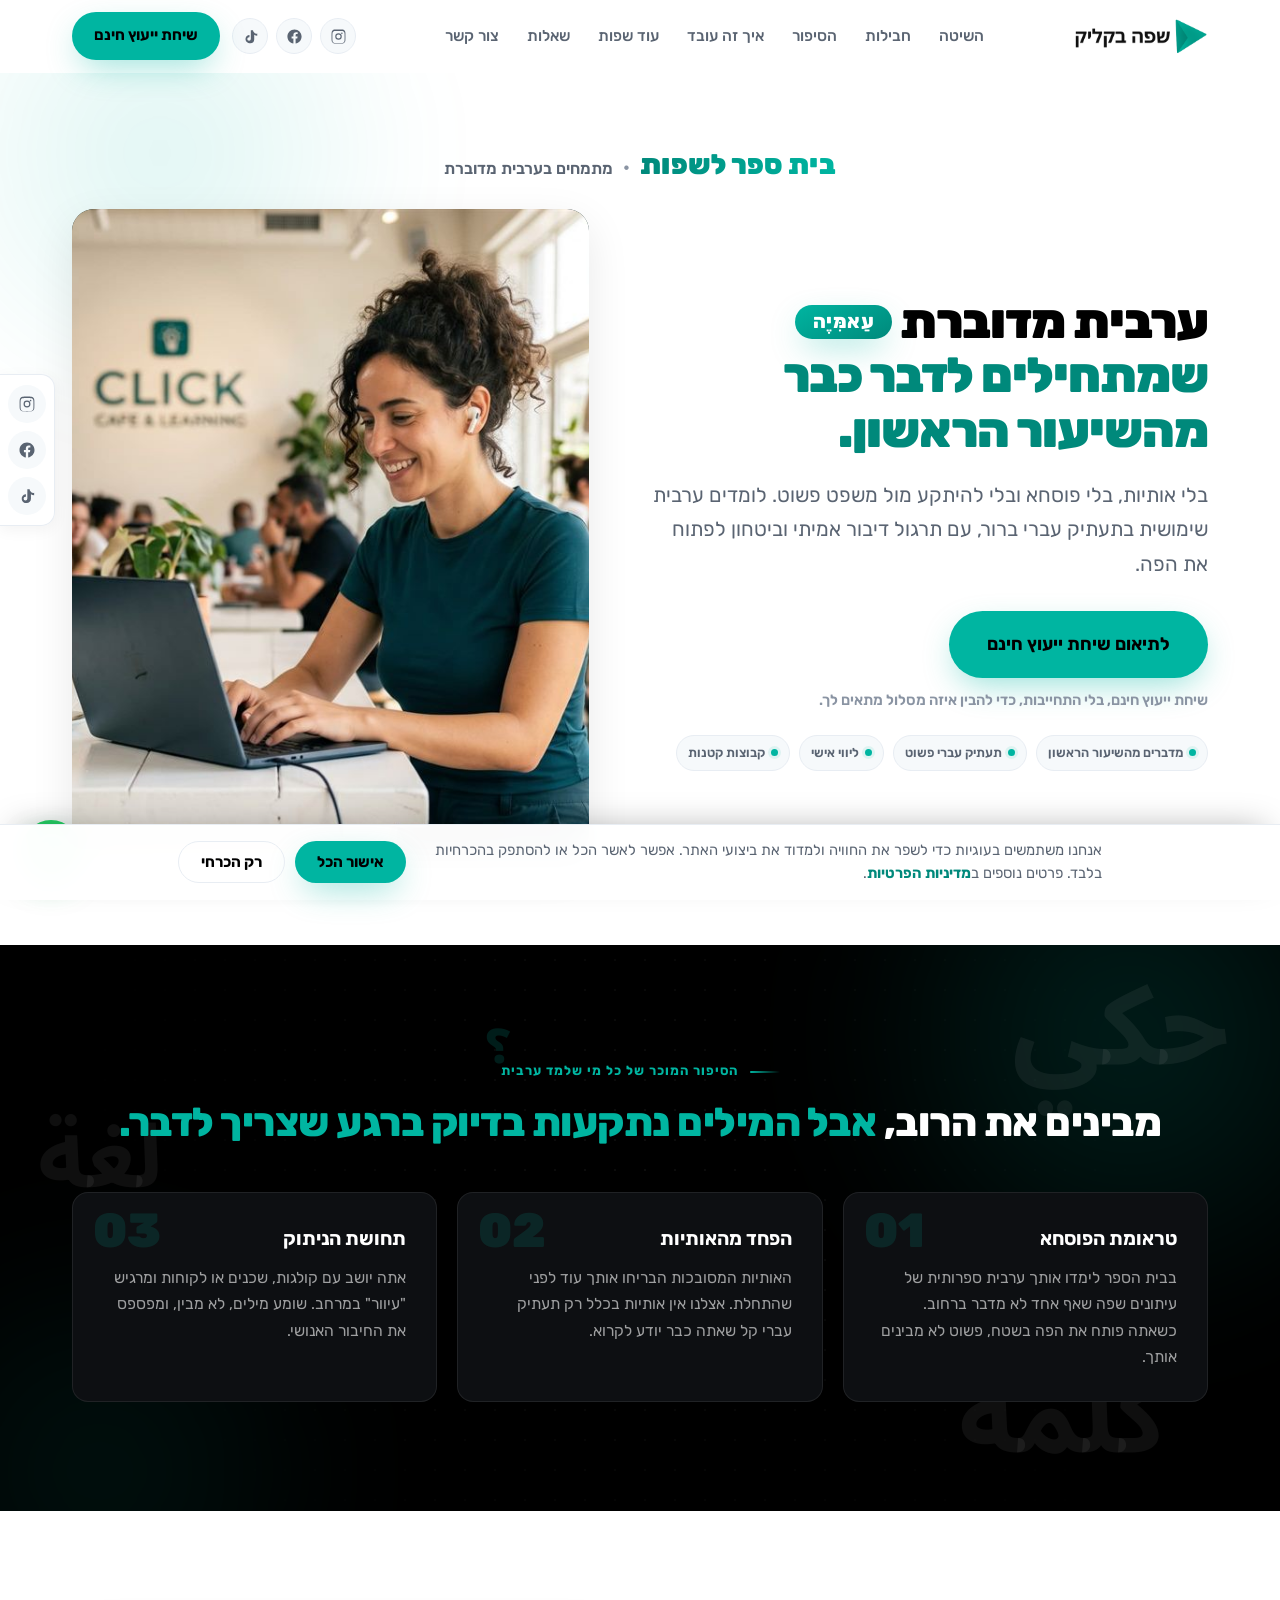
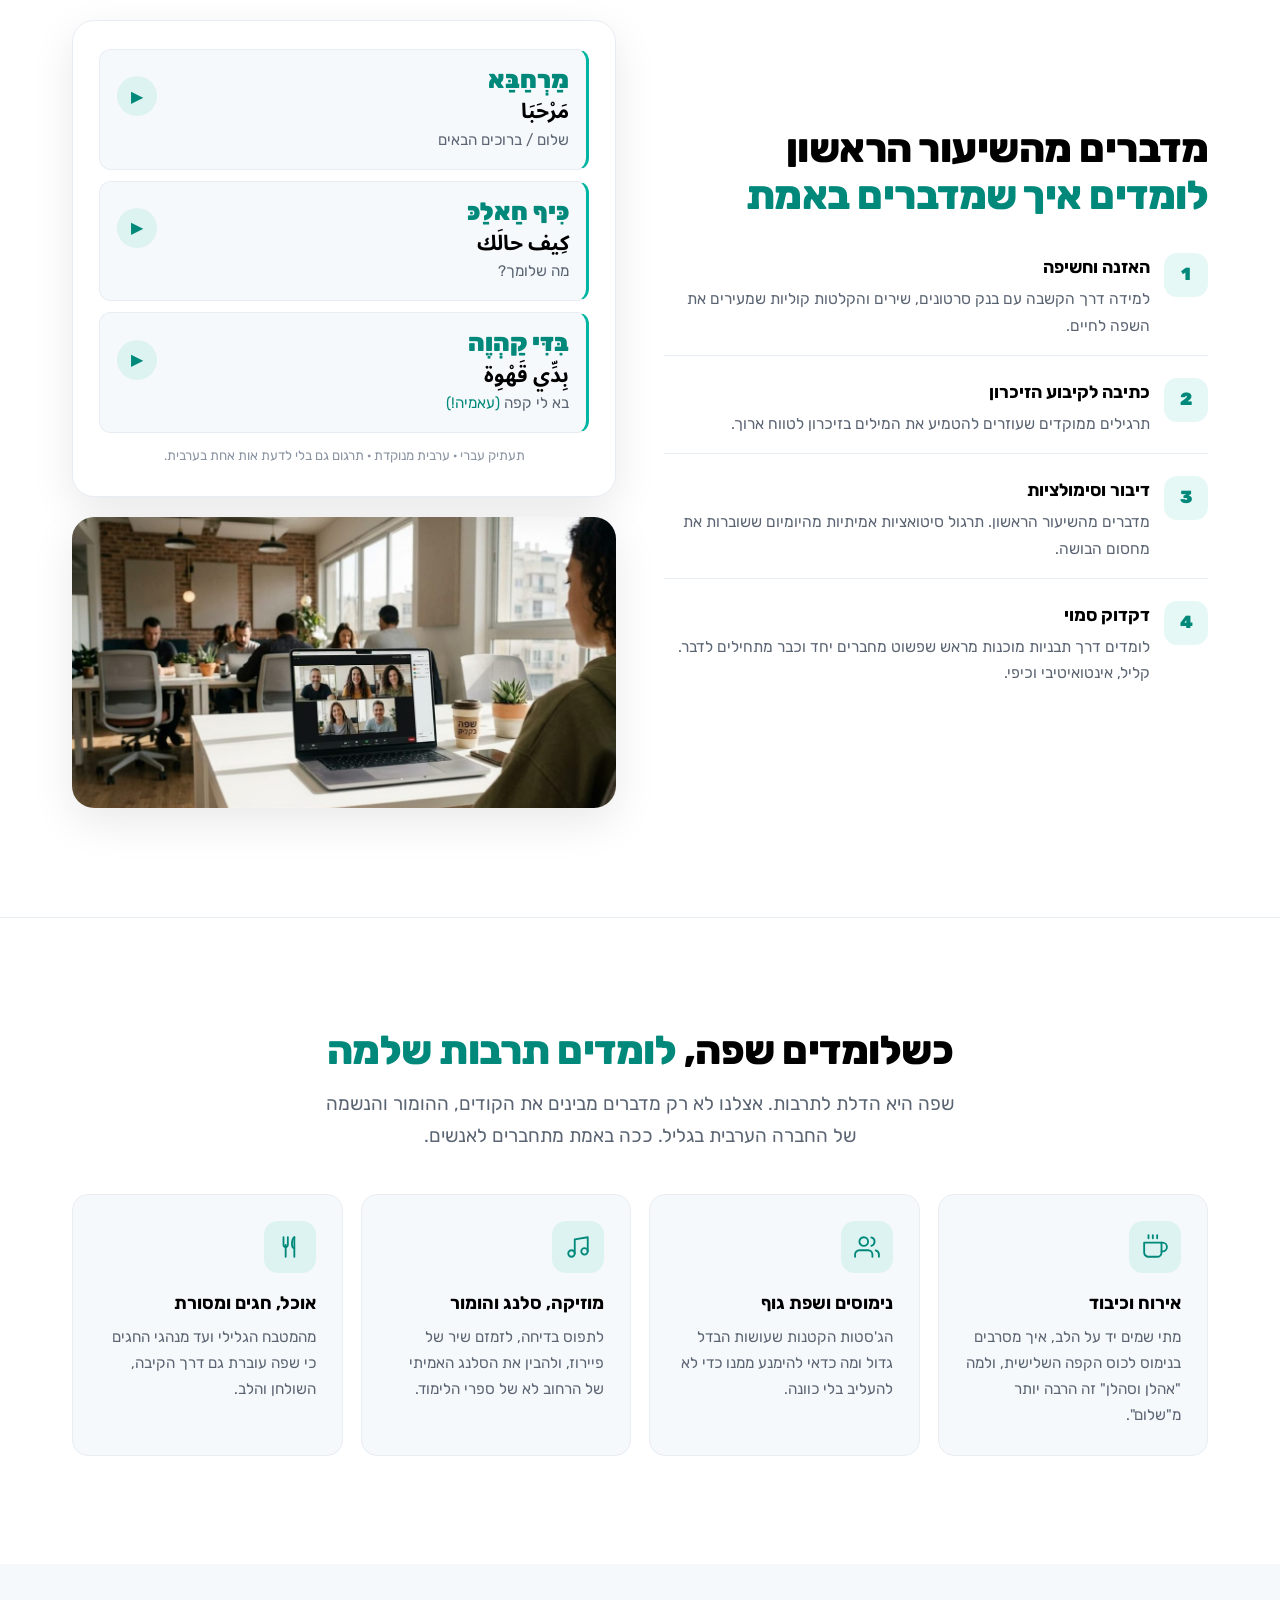
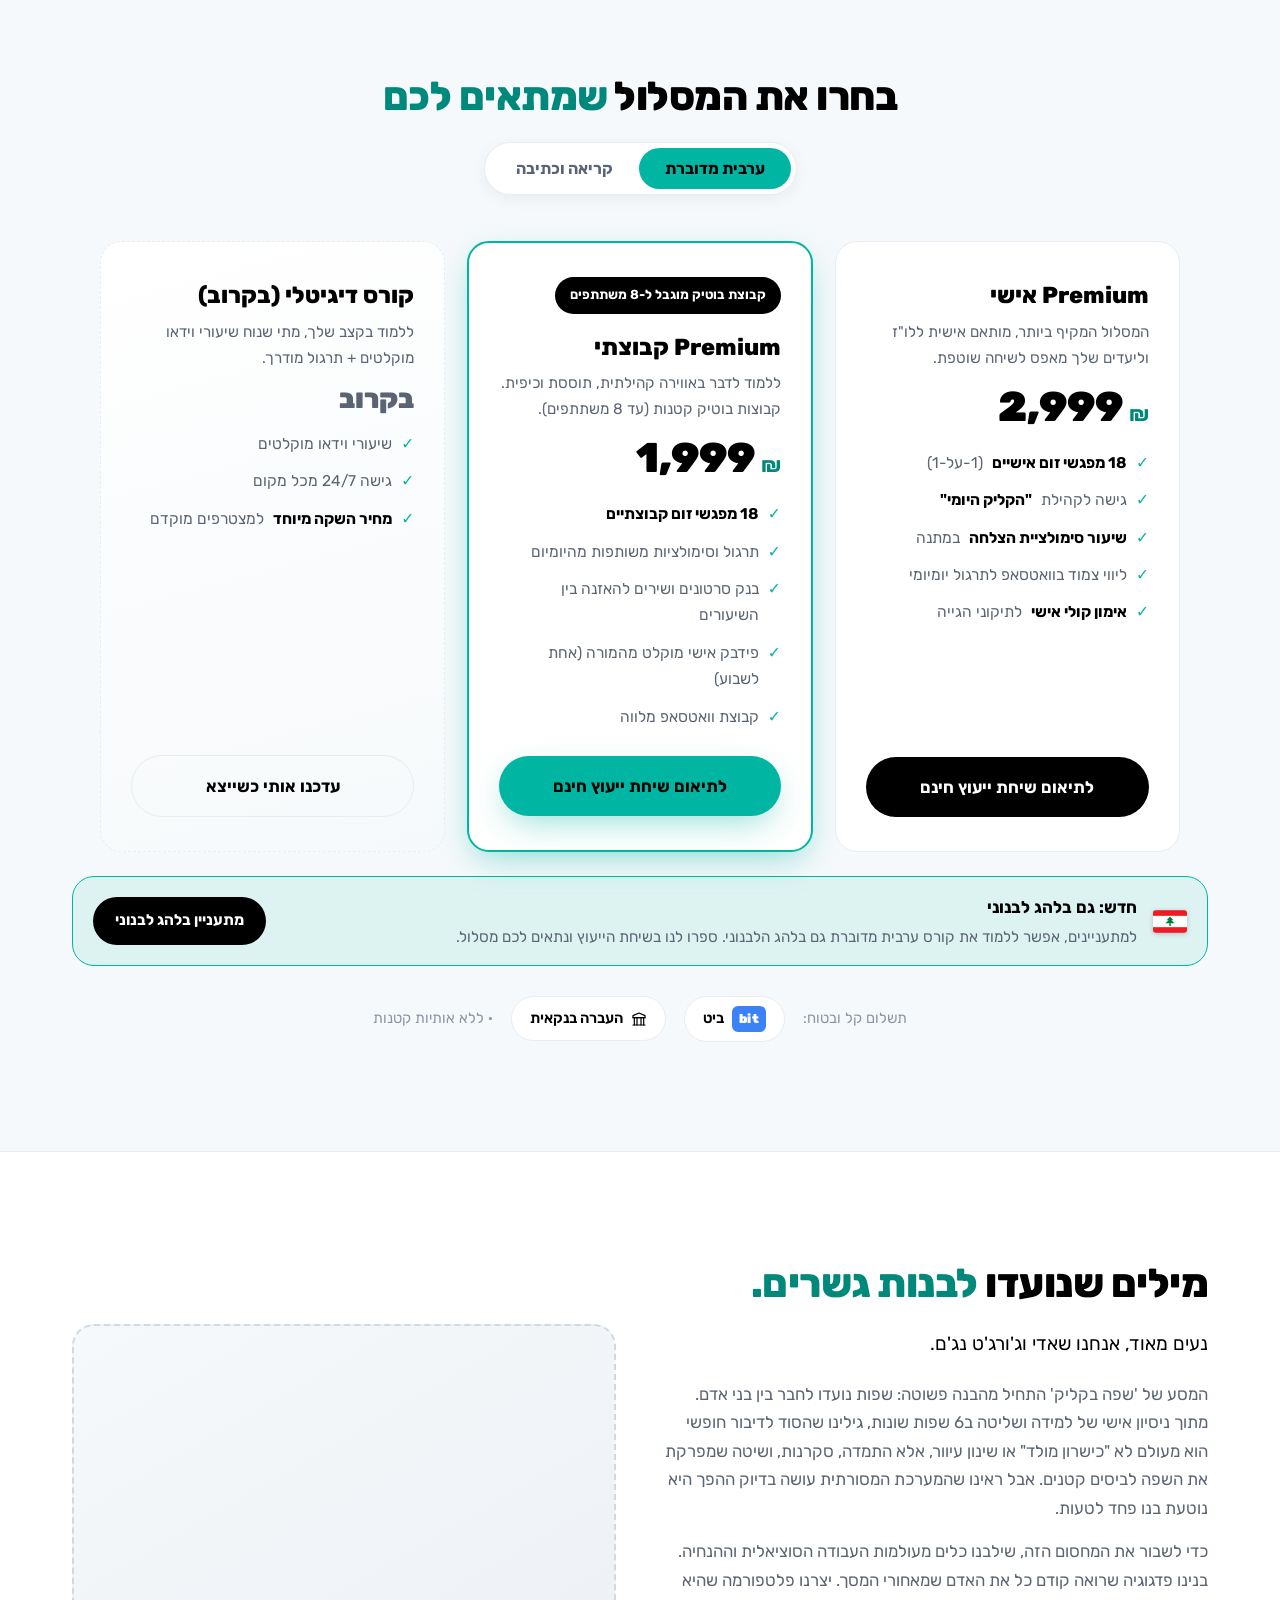
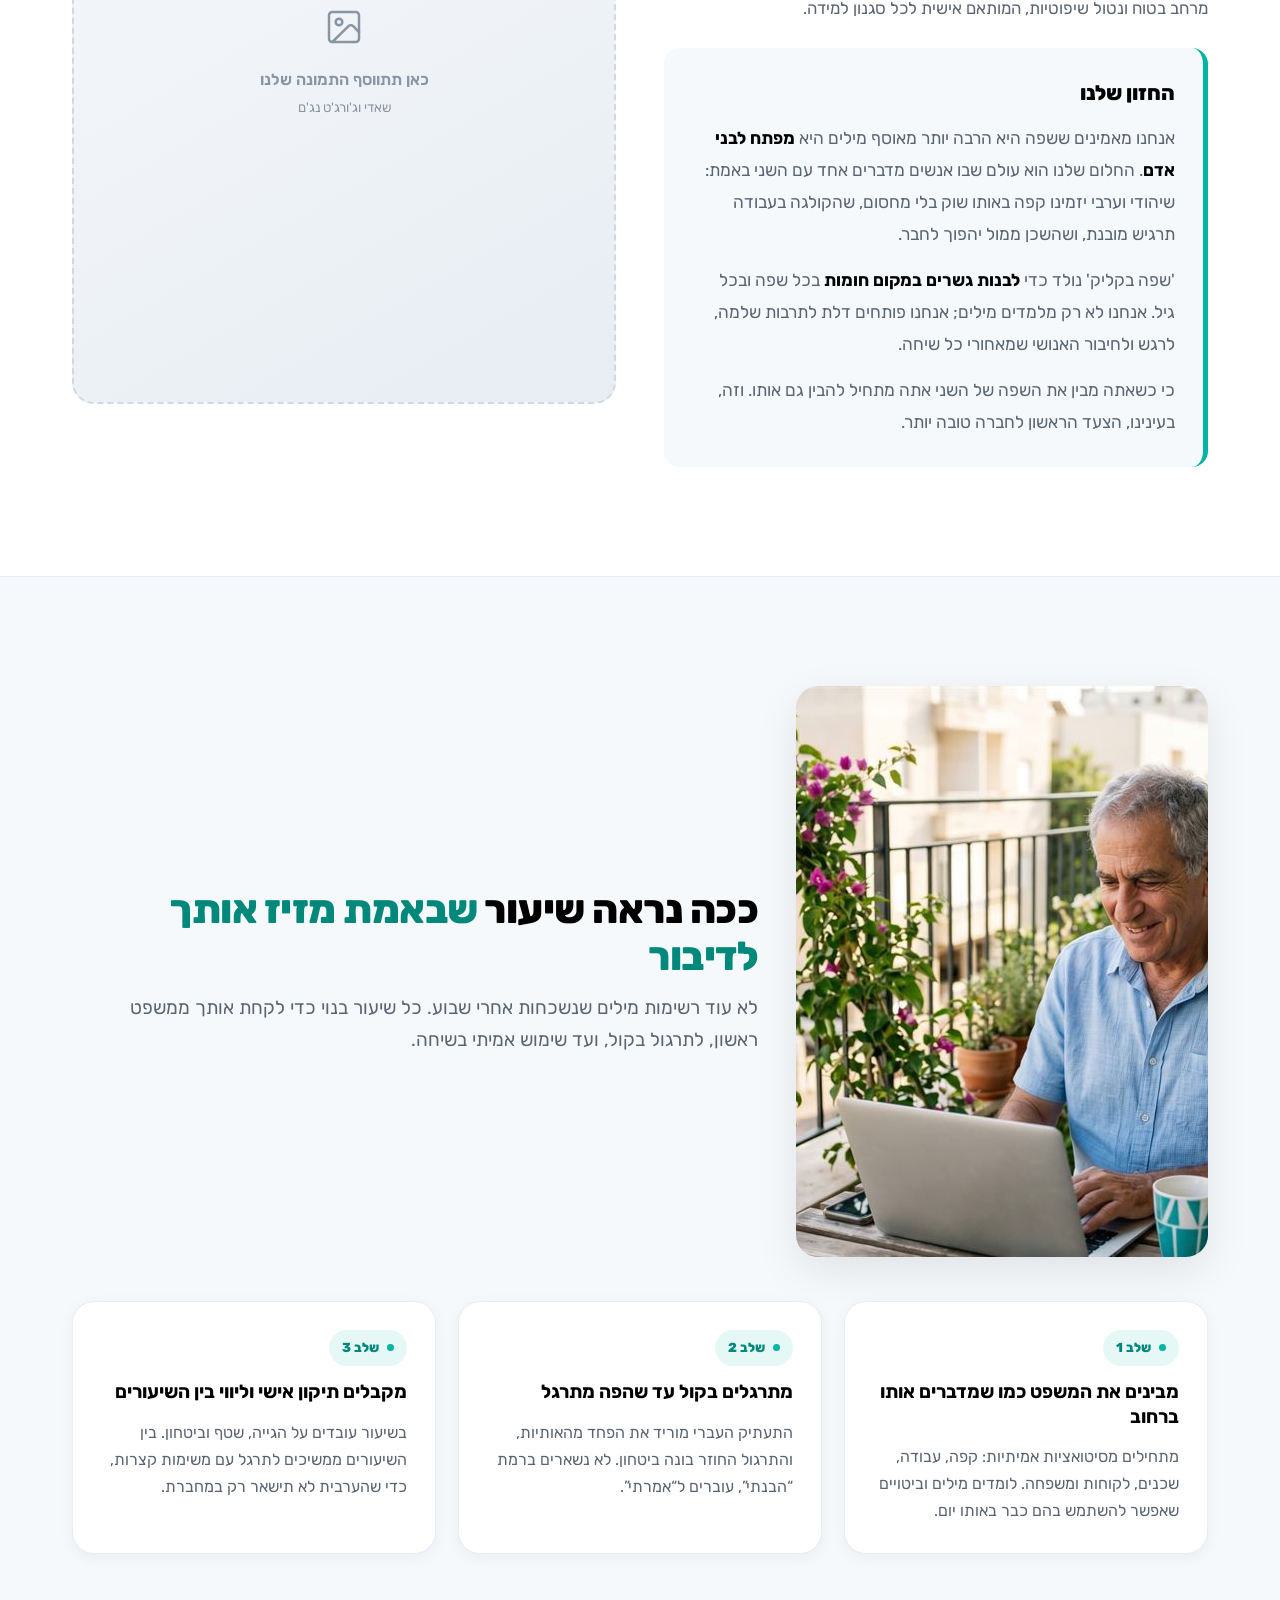
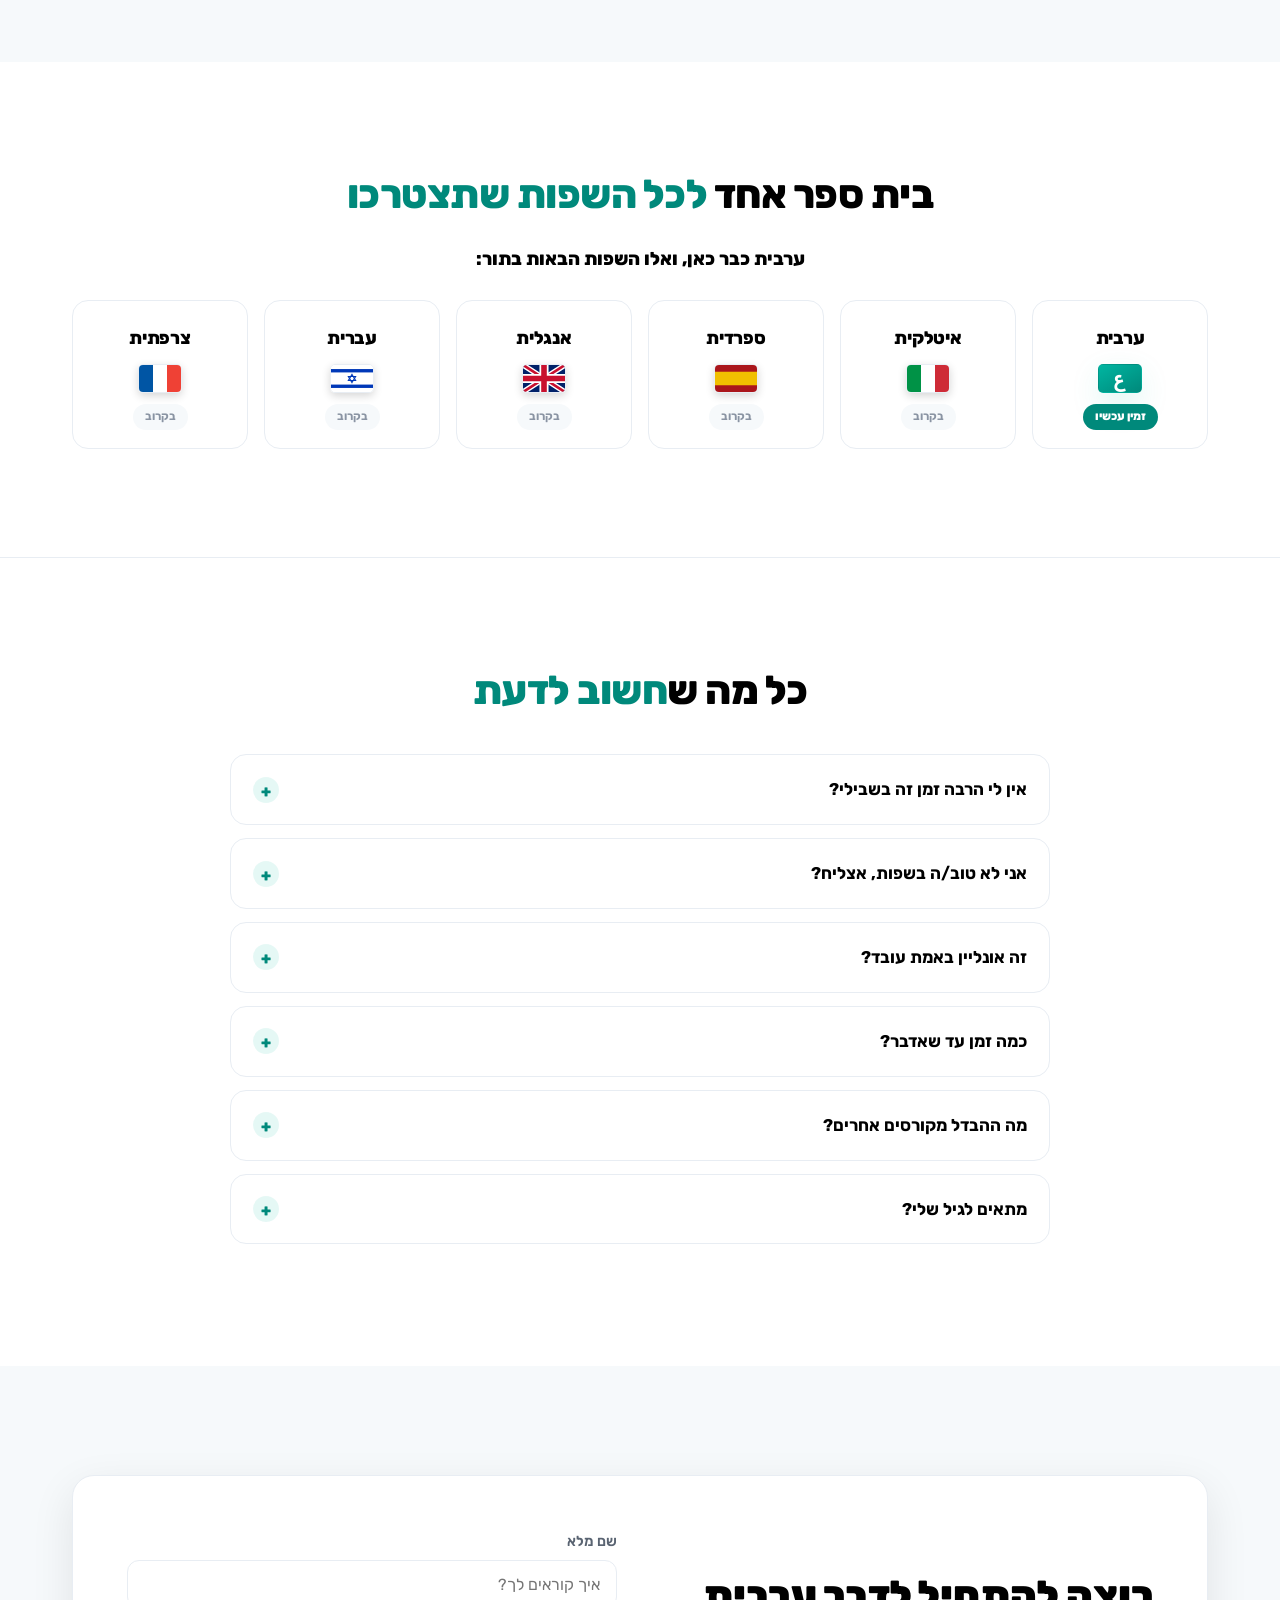
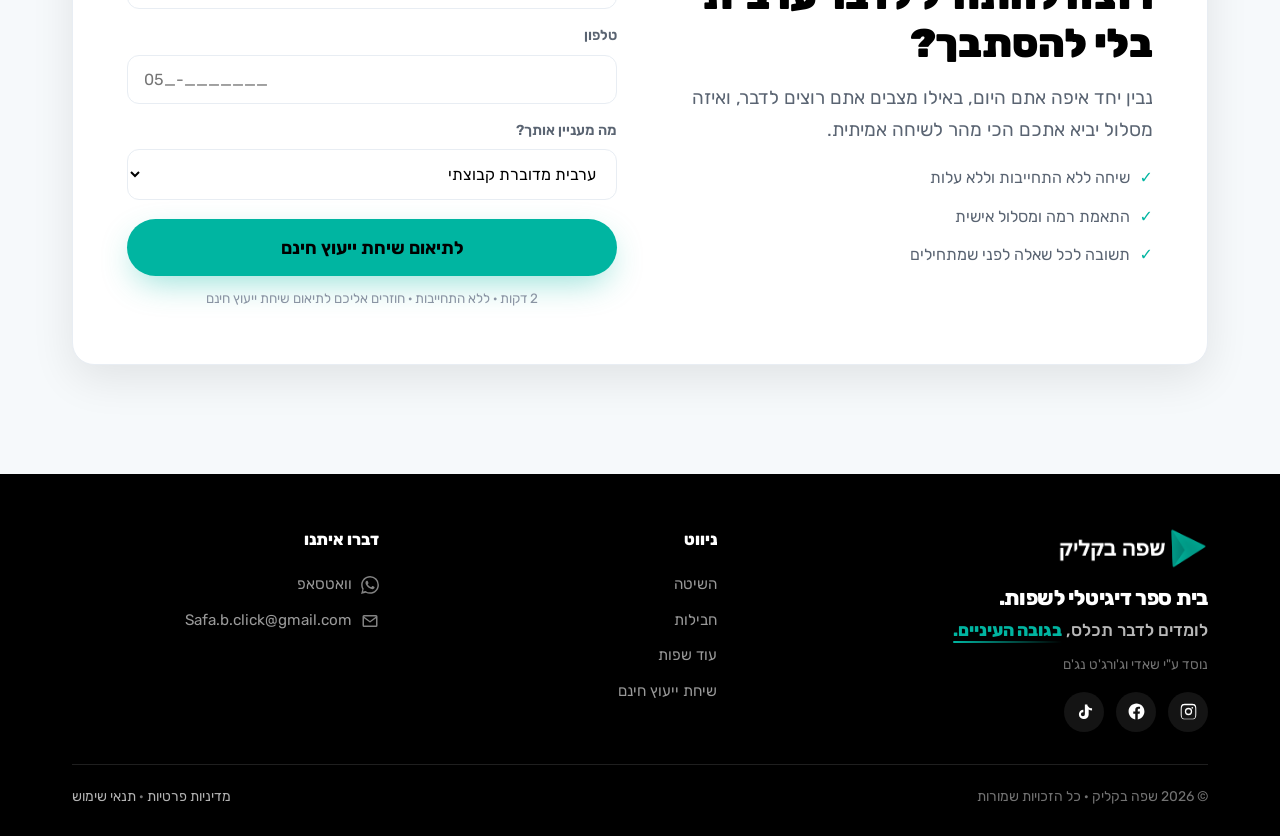
==== commit 5ac53b5e: "Perf: shrink oversized images (~1.3MB saved), preload+fetchpriority hero, add img dims (CLS) Co-Auth" ====
--- a/index.html
+++ b/index.html
@@ -10,6 +10,7 @@
 <link rel="canonical" href="https://shadinajem1988-maker.github.io/shafa-bclick-landing/">
 <link rel="icon" type="image/png" href="assets/favicon.png">
 <link rel="apple-touch-icon" href="assets/favicon.png">
+<link rel="preload" as="image" href="assets/hero-cafe.jpg" fetchpriority="high">
 <meta property="og:url" content="https://shadinajem1988-maker.github.io/shafa-bclick-landing/">
 <meta property="og:title" content="שפה בקליק ערבית מדוברת שמדברים, לא רק לומדים">
 <meta property="og:description" content="לדבר ערבית בחופשיות ובביטחון, בלי פוסחא ובלי אותיות מסובכות. קבעו שיחת ייעוץ חינם.">
@@ -483,6 +484,17 @@
   .hero h1{font-size:2.05rem}.hero-cta .btn{flex:1}
   .hero-trust{flex-wrap:wrap;justify-content:center;gap:8px}
 }
+/* ===== Mobile carousels (scroll-snap) — החלקה ימינה/שמאלה כמו אפליקציה ===== */
+@media(max-width:680px){
+  .tcards{display:flex;overflow-x:auto;scroll-snap-type:x mandatory;gap:14px;
+    padding:4px 2px 18px;-webkit-overflow-scrolling:touch;scrollbar-width:none;scroll-padding-inline:2px}
+  .tcards::-webkit-scrollbar{display:none}
+  .tcards>.t{scroll-snap-align:center;flex:0 0 86%;min-width:86%}
+  .lang-grid{display:flex;overflow-x:auto;scroll-snap-type:x mandatory;gap:12px;
+    padding:4px 2px 18px;-webkit-overflow-scrolling:touch;scrollbar-width:none;scroll-padding-inline:2px}
+  .lang-grid::-webkit-scrollbar{display:none}
+  .lang-grid>.lang{scroll-snap-align:center;flex:0 0 44%;min-width:44%}
+}
 /* ===== Small phones (≤480px) — התאמה לטלפונים קטנים ===== */
 @media(max-width:480px){
   .container{padding-inline:16px}
@@ -575,7 +587,7 @@
     </div>
 
     <div class="hero-media reveal in">
-      <img src="assets/hero-cafe.jpg" alt="לומדת ערבית מדוברת בלפטופ בבית קפה" loading="eager" style="width:100%;height:100%;object-fit:cover;object-position:65% center">
+      <img src="assets/hero-cafe.jpg" alt="לומדת ערבית מדוברת בלפטופ בבית קפה" loading="eager" fetchpriority="high" width="1280" height="691" style="width:100%;height:100%;object-fit:cover;object-position:65% center">
     </div>
   </div>
 </section>
@@ -622,7 +634,7 @@
         </div>
         <p class="trinity-note">תעתיק עברי · ערבית מנוקדת · תרגום גם בלי לדעת אות אחת בערבית.</p>
         </div>
-        <img src="assets/lesson-zoom.jpg" alt="שיעור זום חי בערבית מדוברת שפה בקליק" loading="lazy" style="width:100%;border-radius:var(--radius-lg);box-shadow:var(--shadow-lg);display:block">
+        <img src="assets/lesson-zoom.jpg" alt="שיעור זום חי בערבית מדוברת שפה בקליק" loading="lazy" width="1100" height="589" style="width:100%;height:auto;border-radius:var(--radius-lg);box-shadow:var(--shadow-lg);display:block">
       </div>
     </div>
   </div>
@@ -810,7 +822,7 @@
 <section class="section" id="testimonials" style="background:var(--bg-alt);border-top:1px solid var(--border)">
   <div class="container">
     <div class="tchead" style="display:grid;grid-template-columns:.75fr 1.25fr;gap:38px;align-items:center;margin-bottom:34px">
-      <img src="assets/student-balcony.jpg" alt="לומדים ערבית מדוברת מהבית, בכל גיל" loading="lazy" style="width:100%;aspect-ratio:1/1;object-fit:cover;border-radius:var(--radius-lg);box-shadow:var(--shadow-lg);display:block">
+      <img src="assets/student-balcony.jpg" alt="לומדים ערבית מדוברת מהבית, בכל גיל" loading="lazy" width="1080" height="571" style="width:100%;aspect-ratio:1/1;object-fit:cover;border-radius:var(--radius-lg);box-shadow:var(--shadow-lg);display:block">
       <div class="reveal in">
         <h2 class="title">ככה נראה שיעור <span class="hl">שבאמת מזיז אותך לדיבור</span></h2>
         <p class="lead" style="margin-top:12px">לא עוד רשימות מילים שנשכחות אחרי שבוע. כל שיעור בנוי כדי לקחת אותך ממשפט ראשון, לתרגול בקול, ועד שימוש אמיתי בשיחה.</p>
@@ -975,7 +987,7 @@
 <script>
 /* ===== שחזור שינויים שמורים רץ לפני שאר הסקריפטים ===== */
 (function(){
-  var PAGE_VERSION='2026-06-08-23';
+  var PAGE_VERSION='2026-06-09-25';
   try{
     if(localStorage.getItem('sbk_ver')!==PAGE_VERSION){localStorage.removeItem('sbk_page');localStorage.setItem('sbk_ver',PAGE_VERSION);}
     var d=localStorage.getItem('sbk_design');
@@ -1121,6 +1133,17 @@
     document.getElementById('vodOk').classList.add('show');
   });
 }
+
+/* הסתרת הבר התחתון (CTA) כשטופס הלידים גלוי — שלא יסתיר את כפתור השליחה */
+(function(){
+  var bar=document.querySelector('.mobile-cta'), lead=document.getElementById('lead');
+  if(bar&&lead&&'IntersectionObserver' in window){
+    bar.style.transition='transform .3s ease';
+    new IntersectionObserver(function(es){
+      es.forEach(function(e){ bar.style.transform = e.isIntersecting ? 'translateY(130%)' : 'translateY(0)'; });
+    },{threshold:0.18}).observe(lead);
+  }
+})();
 </script>
 
 <!-- ============ Schema.org (SEO) ============ -->
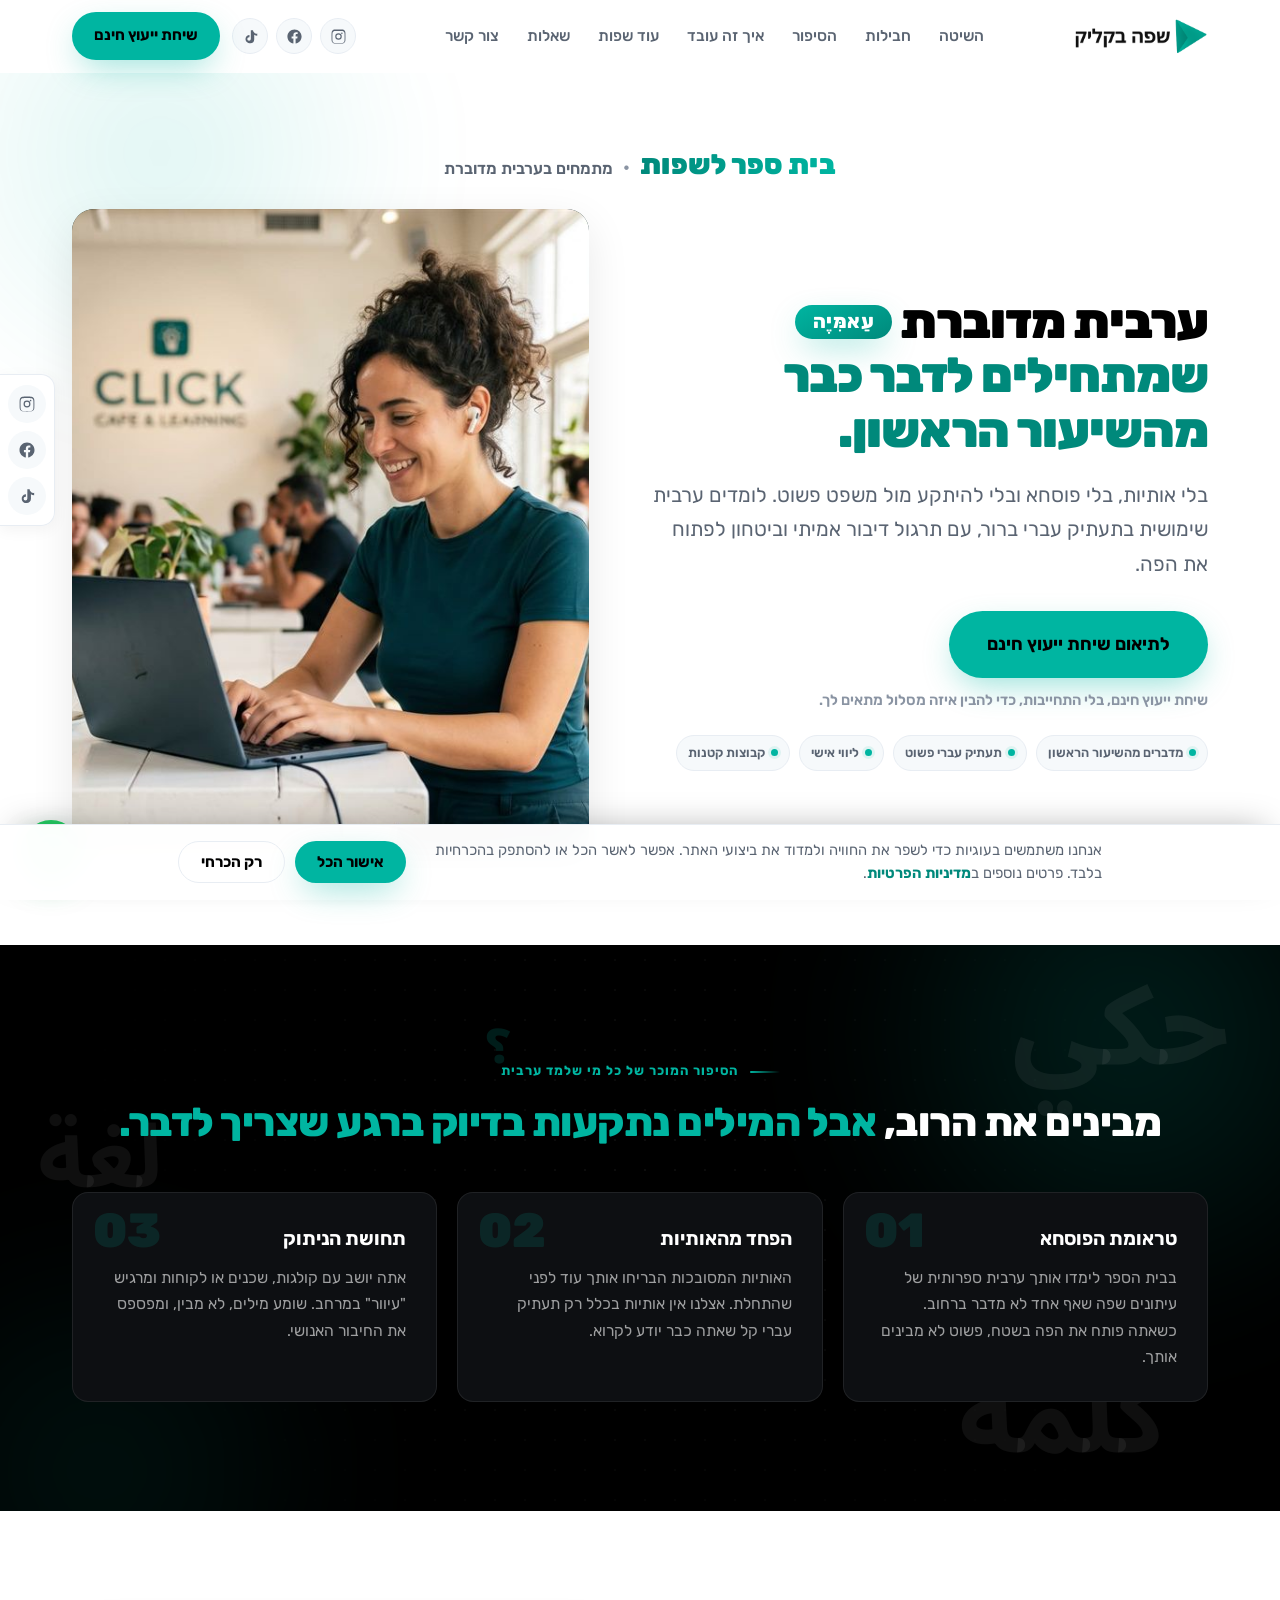
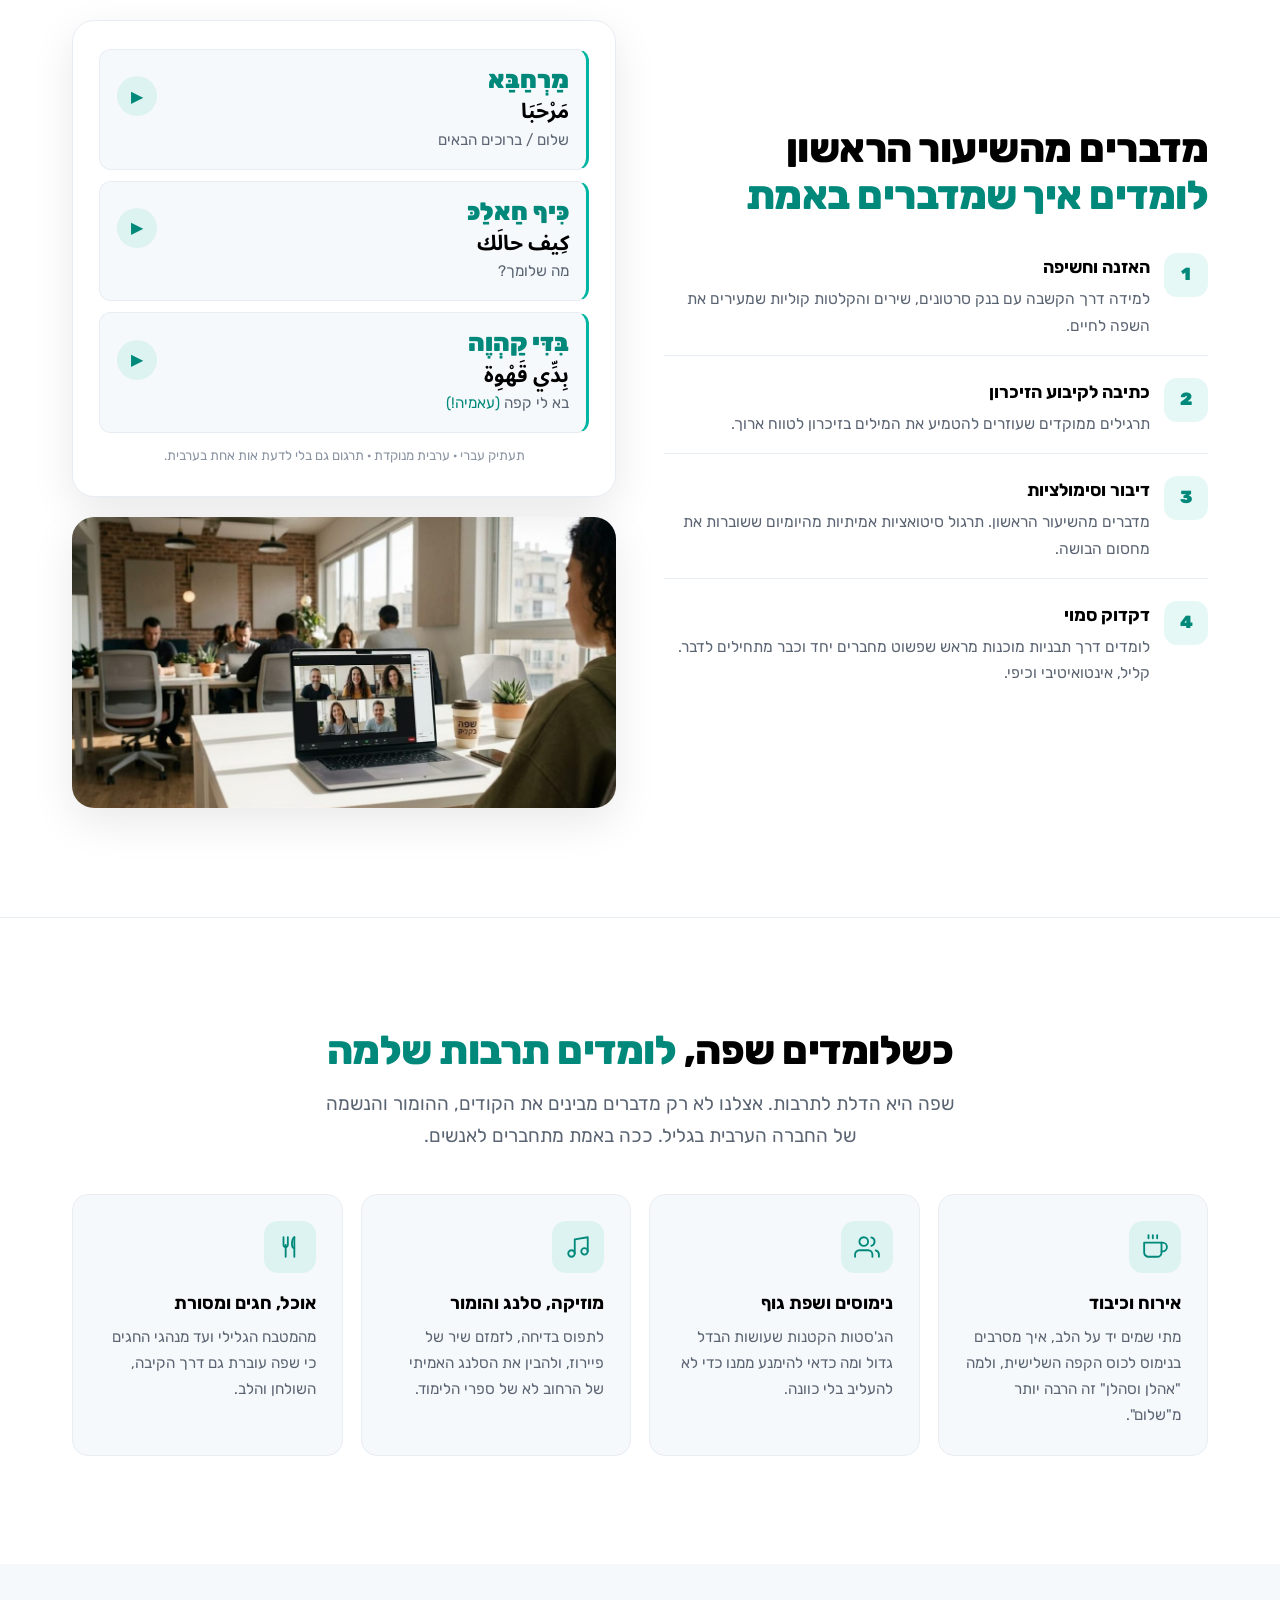
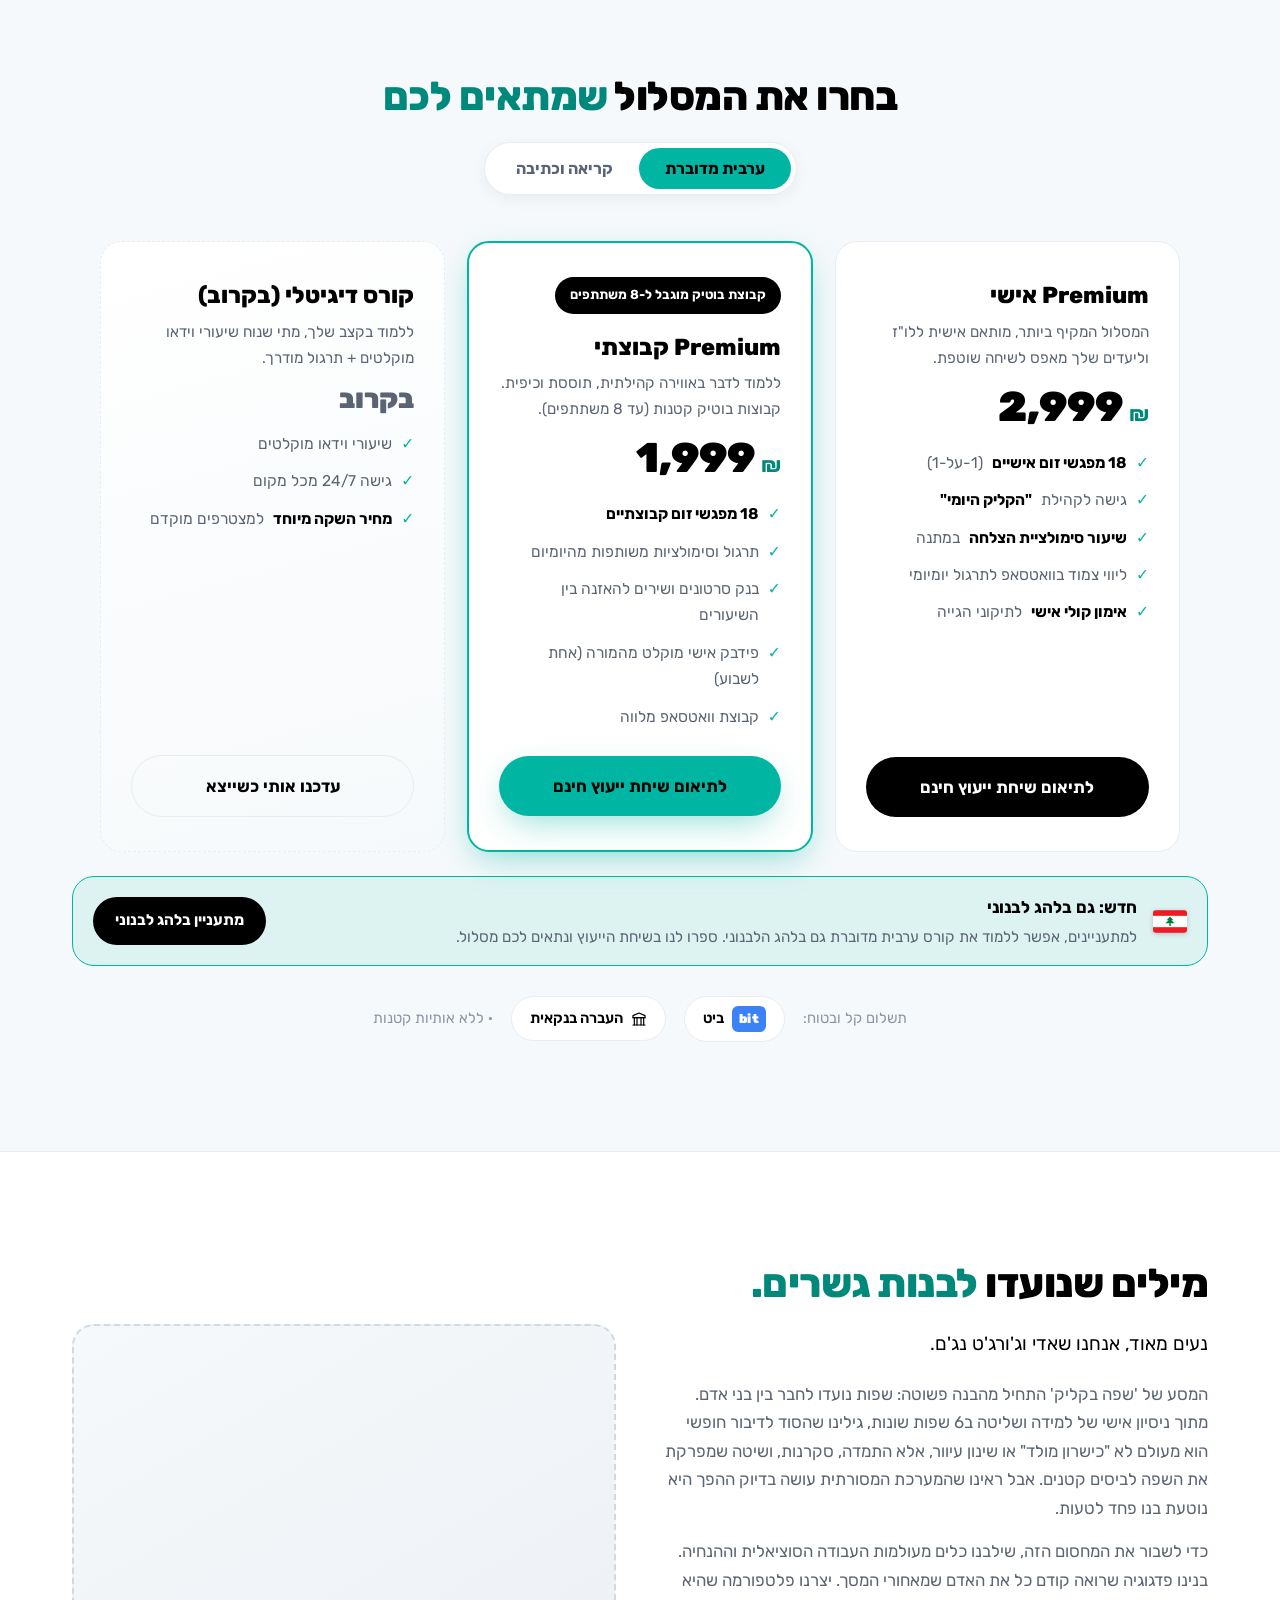
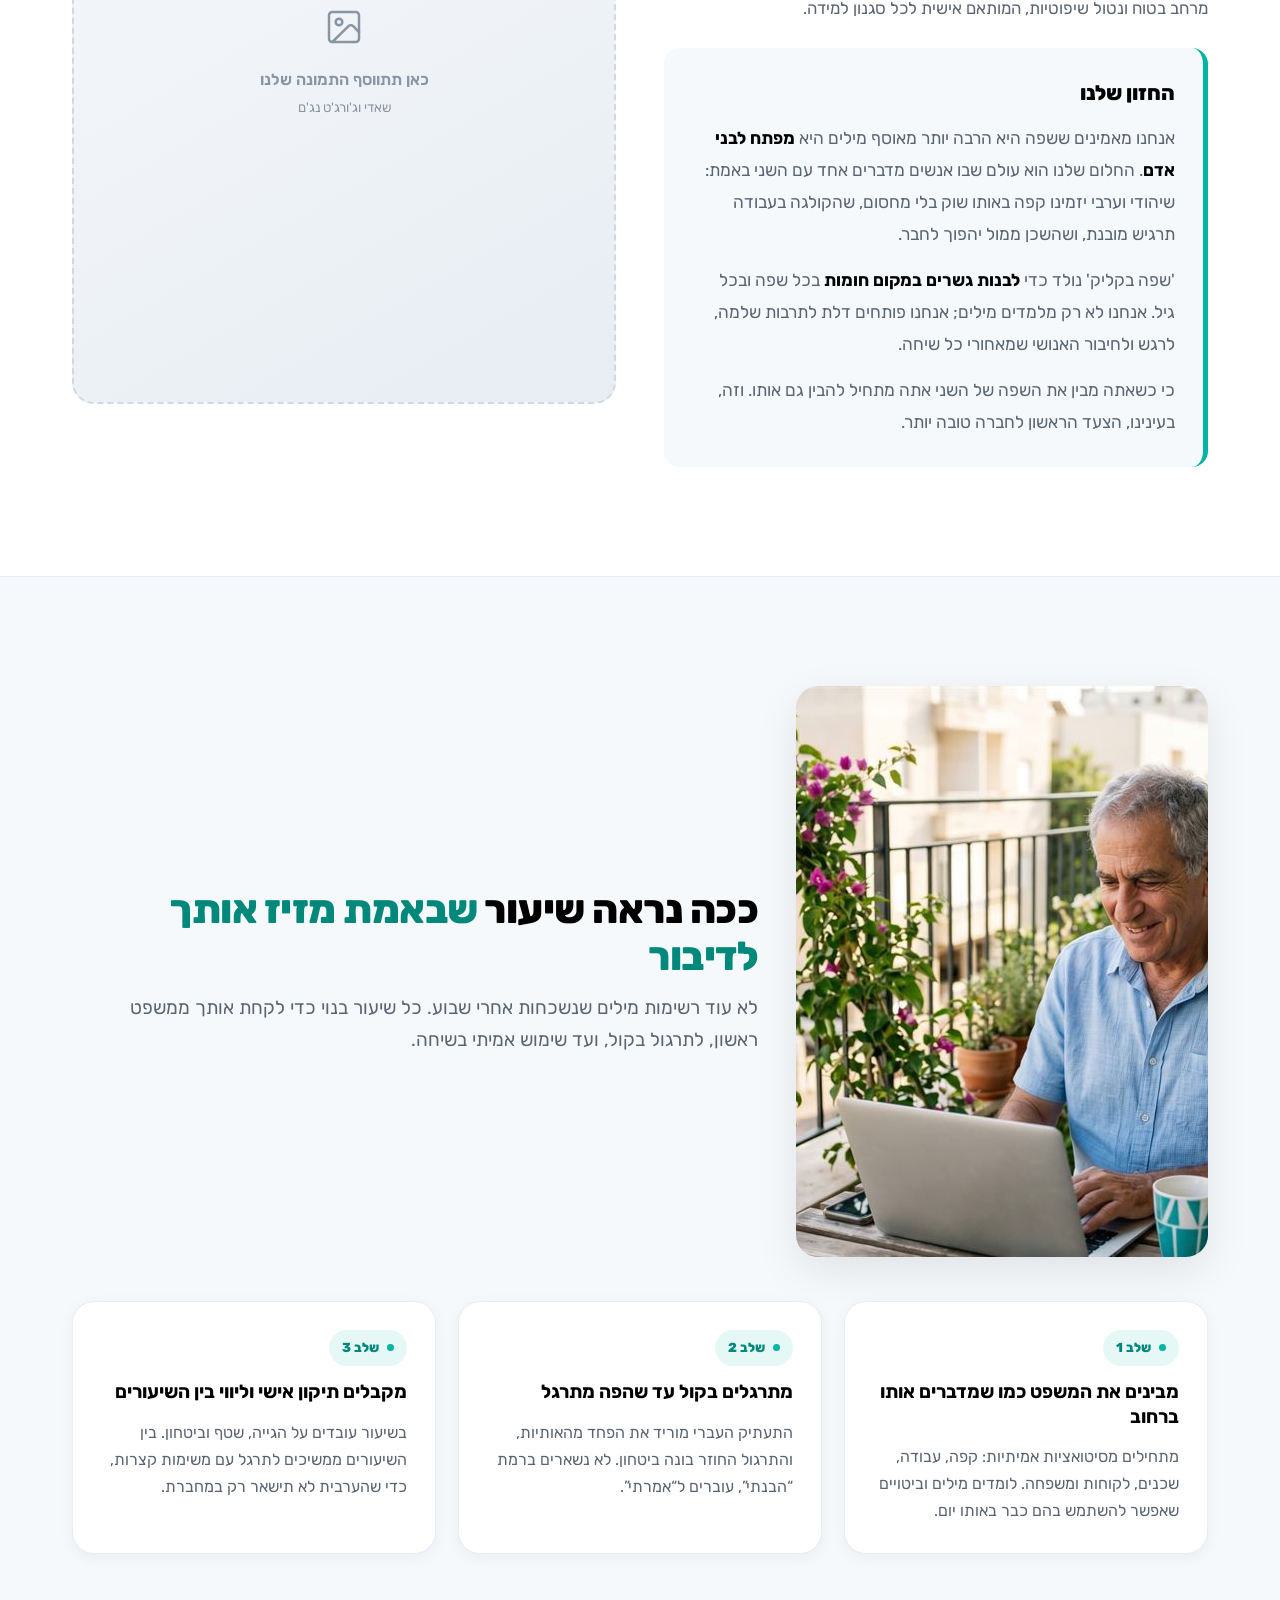
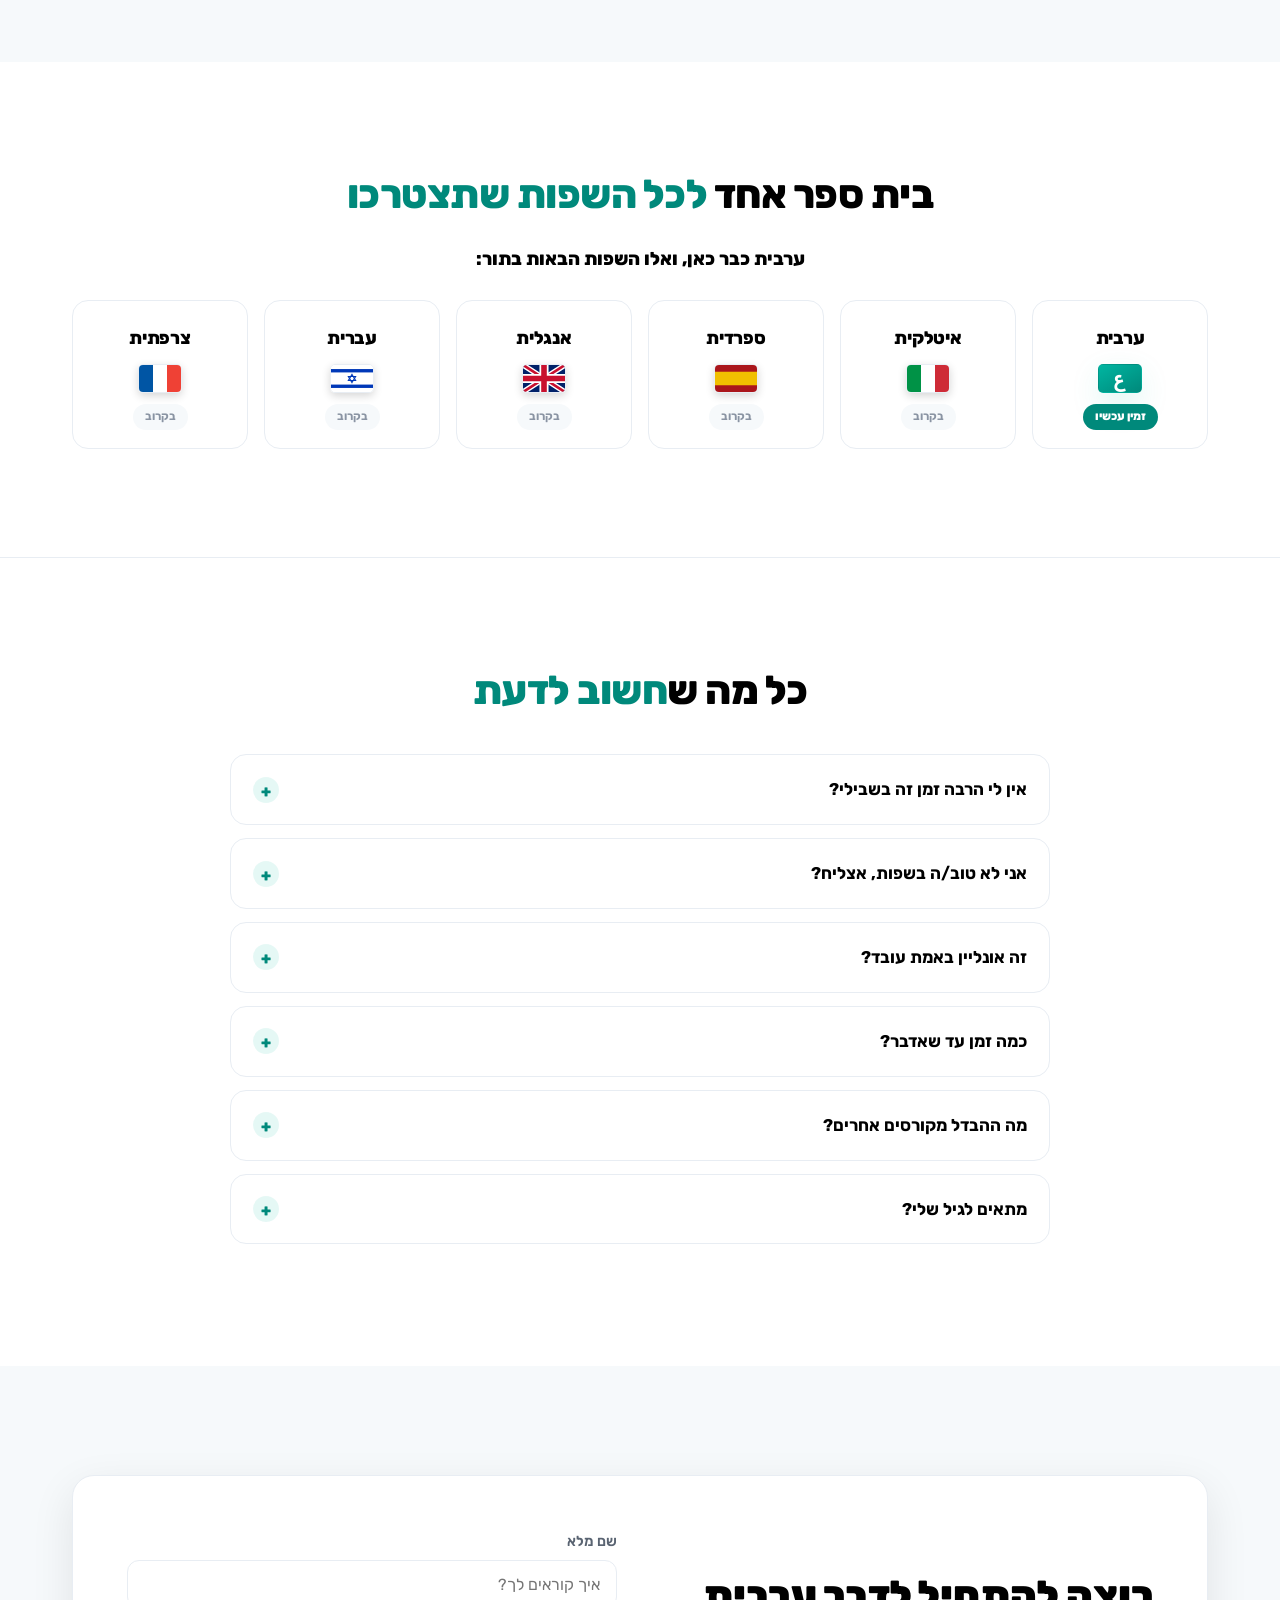
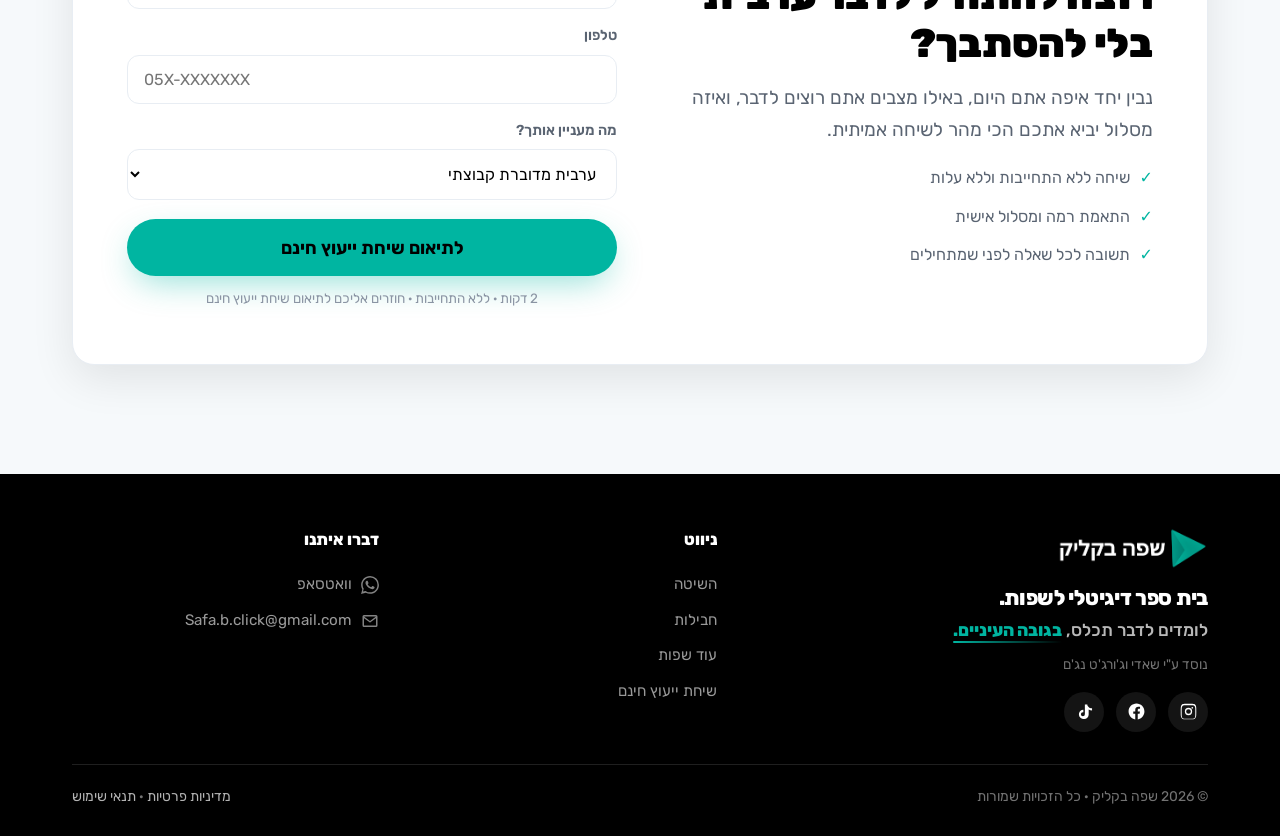
==== commit 67cbdc19: "Mobile form: Israeli phone validation, clear inline errors, hide cookie banner+CTA over form Co-Auth" ====
--- a/index.html
+++ b/index.html
@@ -405,6 +405,9 @@
 form input:focus,form select:focus{outline:none;border-color:var(--teal);box-shadow:0 0 0 3px var(--teal-soft)}
 form .btn{width:100%;margin-top:4px}
 .form-note{color:var(--gray-soft);font-size:.84rem;text-align:center;margin-top:11px}
+.field-error{display:none;color:#d63031;font-size:.82rem;font-weight:600;margin-top:6px}
+.field.invalid .field-error{display:block}
+.field.invalid input,.field.invalid select{border-color:#e74c3c;box-shadow:0 0 0 3px rgba(231,76,60,.13)}
 .form-success{display:none;text-align:center;padding:26px}
 .form-success.show{display:block}
 .form-success .v{width:62px;height:62px;border-radius:50%;background:var(--teal);color:#000;display:grid;place-items:center;font-size:2rem;margin:0 auto 14px;font-weight:900}
@@ -913,8 +916,8 @@
       </div>
       <div class="reveal in">
         <form id="leadForm" novalidate="">
-          <div class="field"><label for="name">שם מלא</label><input type="text" id="name" placeholder="איך קוראים לך?" required=""></div>
-          <div class="field"><label for="phone">טלפון</label><input type="tel" id="phone" placeholder="05_-_______" inputmode="tel" dir="ltr" required=""></div>
+          <div class="field"><label for="name">שם מלא</label><input type="text" id="name" placeholder="איך קוראים לך?" autocomplete="name" required=""><small class="field-error" id="errName">נא להזין שם (לפחות 2 אותיות)</small></div>
+          <div class="field"><label for="phone">טלפון</label><input type="tel" id="phone" placeholder="05X-XXXXXXX" inputmode="numeric" dir="ltr" autocomplete="tel" maxlength="13" required=""><small class="field-error" id="errPhone">נא להזין מספר נייד ישראלי תקין (למשל 050-1234567)</small></div>
           <div class="field"><label for="track">מה מעניין אותך?</label>
             <select id="track">
               <option value="ערבית מדוברת קבוצתי">ערבית מדוברת קבוצתי</option>
@@ -987,7 +990,7 @@
 <script>
 /* ===== שחזור שינויים שמורים רץ לפני שאר הסקריפטים ===== */
 (function(){
-  var PAGE_VERSION='2026-06-09-25';
+  var PAGE_VERSION='2026-06-09-26';
   try{
     if(localStorage.getItem('sbk_ver')!==PAGE_VERSION){localStorage.removeItem('sbk_page');localStorage.setItem('sbk_ver',PAGE_VERSION);}
     var d=localStorage.getItem('sbk_design');
@@ -1092,19 +1095,30 @@
 const waUrl=(m)=>`https://wa.me/${CONFIG.whatsapp}?text=${encodeURIComponent(m)}`;
 ['waFloat','waLink','waSticky'].forEach(id=>{const el=document.getElementById(id);if(el)el.href=waUrl(CONFIG.waDefault);});
 
+/* ===== ולידציית טופס: מספר נייד ישראלי תקין + הודעות שגיאה ברורות ===== */
+function normILPhone(p){ var d=(p||'').replace(/\D/g,''); if(d.indexOf('972')===0) d='0'+d.slice(3); return d; }
+function isValidILMobile(p){ return /^05\d{8}$/.test(normILPhone(p)); }   /* 05X + 7 ספרות = 10 ספרות */
+function setFieldError(id,on){ var el=document.getElementById(id); if(!el)return; var f=el.closest('.field'); if(f) f.classList.toggle('invalid',on); }
+['name','phone'].forEach(function(id){ var el=document.getElementById(id); if(el) el.addEventListener('input',function(){ setFieldError(id,false); }); });
+
 /* lead form -> whatsapp */
 document.getElementById('leadForm').addEventListener('submit',(ev)=>{
   ev.preventDefault();
   const name=document.getElementById('name').value.trim();
   const phone=document.getElementById('phone').value.trim();
   const track=document.getElementById('track').value;
-  if(name.length<2){document.getElementById('name').focus();return;}
-  if(phone.length<9){document.getElementById('phone').focus();return;}
-
+
+  /* בדיקת תקינות עם פוקוס וגלילה לשדה הראשון השגוי */
+  let ok=true, firstBad=null;
+  if(name.length<2){ setFieldError('name',true); firstBad=firstBad||document.getElementById('name'); ok=false; } else setFieldError('name',false);
+  if(!isValidILMobile(phone)){ setFieldError('phone',true); firstBad=firstBad||document.getElementById('phone'); ok=false; } else setFieldError('phone',false);
+  if(!ok){ if(firstBad){ firstBad.focus(); try{firstBad.scrollIntoView({behavior:'smooth',block:'center'});}catch(e){} } return; }
+
+  const phoneNorm=normILPhone(phone);
   /* תשתית לידים: שולח לכל היעדים המוגדרים (מייל + גיליון + webhook) */
-  sendLead({name:name,phone:phone,track:track,source:'דף נחיתה',utm:getUTM(),ts:new Date().toISOString()});
-
-  const url=waUrl(`היי! אני ${name} (${phone}). מעניין אותי: ${track}. אשמח לשיחת ייעוץ חינם`);
+  sendLead({name:name,phone:phoneNorm,track:track,source:'דף נחיתה',utm:getUTM(),ts:new Date().toISOString()});
+
+  const url=waUrl(`היי! אני ${name} (${phoneNorm}). מעניין אותי: ${track}. אשמח לשיחת ייעוץ חינם`);
   document.getElementById('leadForm').style.display='none';
   document.getElementById('formSuccess').classList.add('show');
   if(window.fbq) fbq('track','Lead',{content_name:track});      /* אירוע ליד רשמי לפיקסל */
@@ -1134,13 +1148,18 @@
   });
 }
 
-/* הסתרת הבר התחתון (CTA) כשטופס הלידים גלוי — שלא יסתיר את כפתור השליחה */
+/* הסתרת הבר התחתון + באנר העוגיות כשטופס הלידים גלוי — שלא יסתירו את כפתור השליחה */
 (function(){
-  var bar=document.querySelector('.mobile-cta'), lead=document.getElementById('lead');
-  if(bar&&lead&&'IntersectionObserver' in window){
-    bar.style.transition='transform .3s ease';
+  var bar=document.querySelector('.mobile-cta'), cookie=document.querySelector('.cookie-banner'), lead=document.getElementById('lead');
+  if(lead&&'IntersectionObserver' in window){
+    if(bar) bar.style.transition='transform .3s ease';
+    if(cookie) cookie.style.transition='opacity .3s ease';
     new IntersectionObserver(function(es){
-      es.forEach(function(e){ bar.style.transform = e.isIntersecting ? 'translateY(130%)' : 'translateY(0)'; });
+      es.forEach(function(e){
+        var hide=e.isIntersecting;
+        if(bar) bar.style.transform = hide ? 'translateY(130%)' : 'translateY(0)';
+        if(cookie){ cookie.style.opacity = hide ? '0' : ''; cookie.style.pointerEvents = hide ? 'none' : ''; }
+      });
     },{threshold:0.18}).observe(lead);
   }
 })();
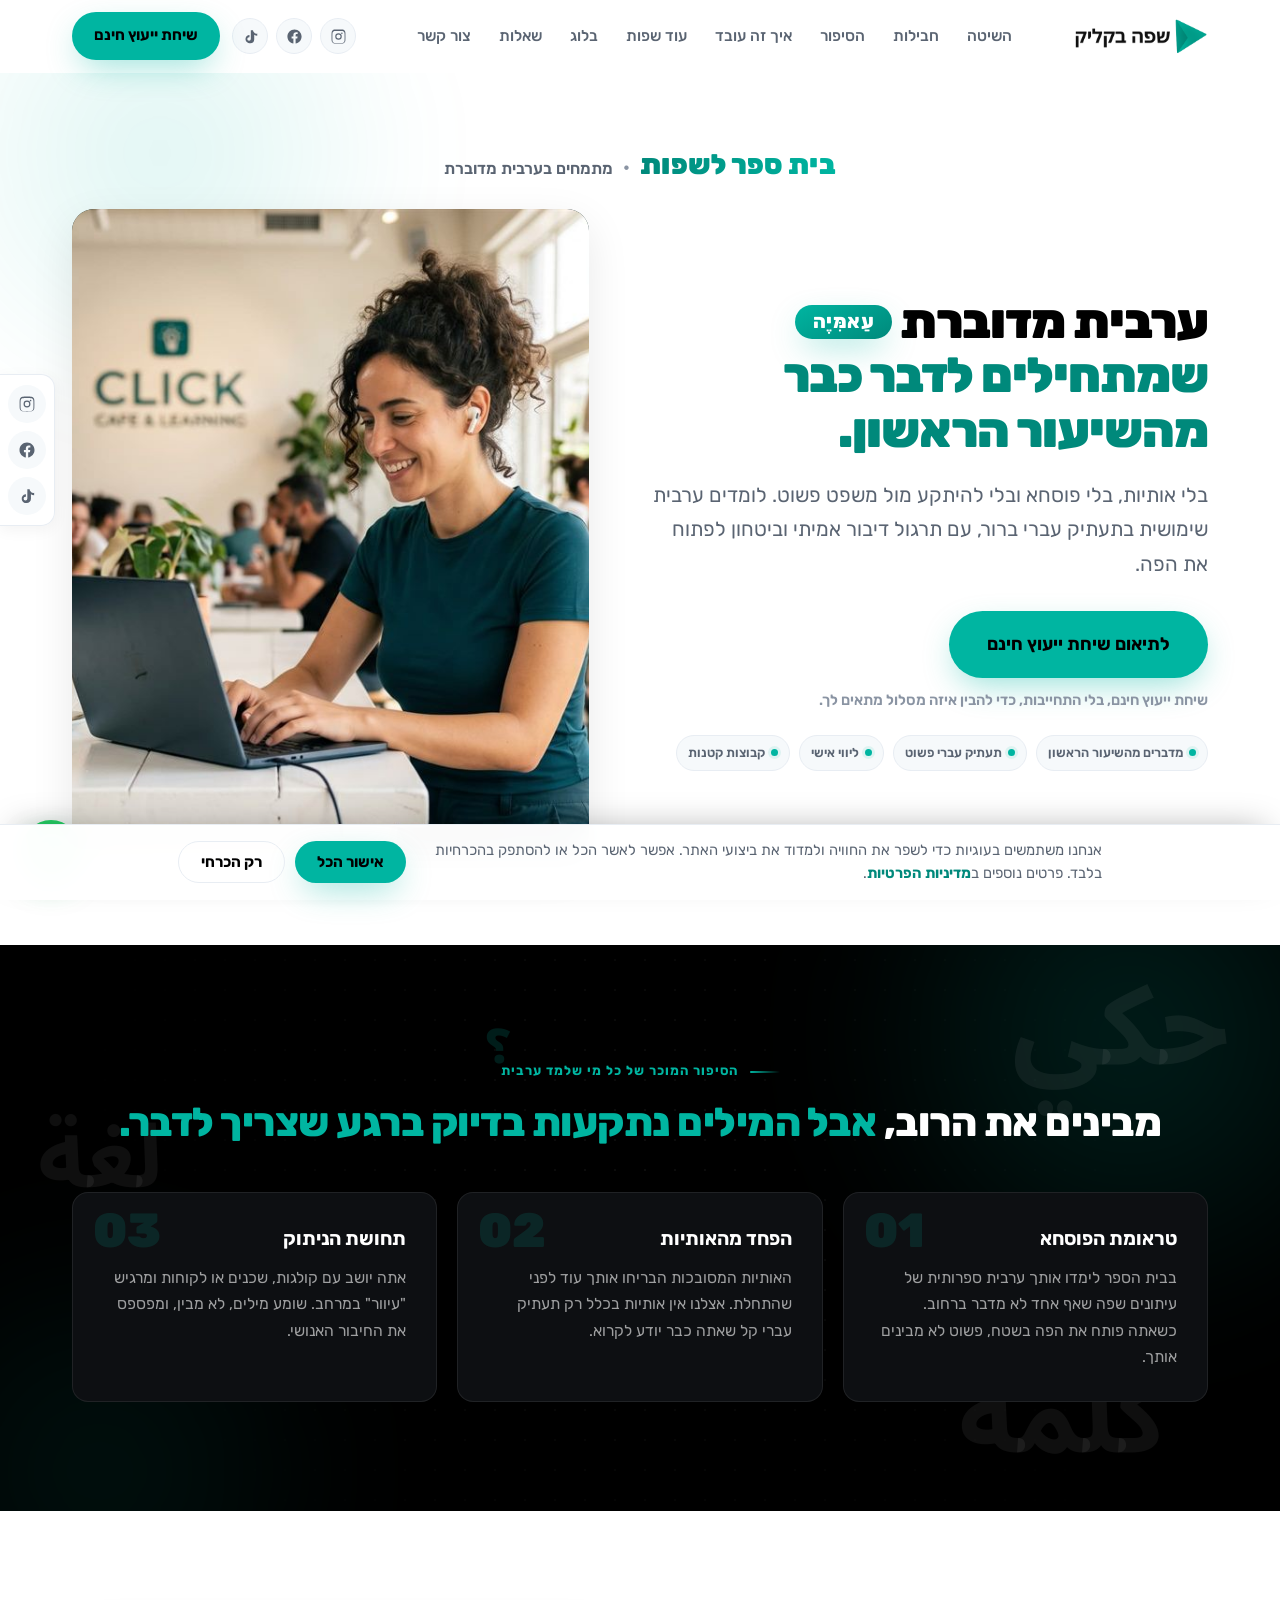
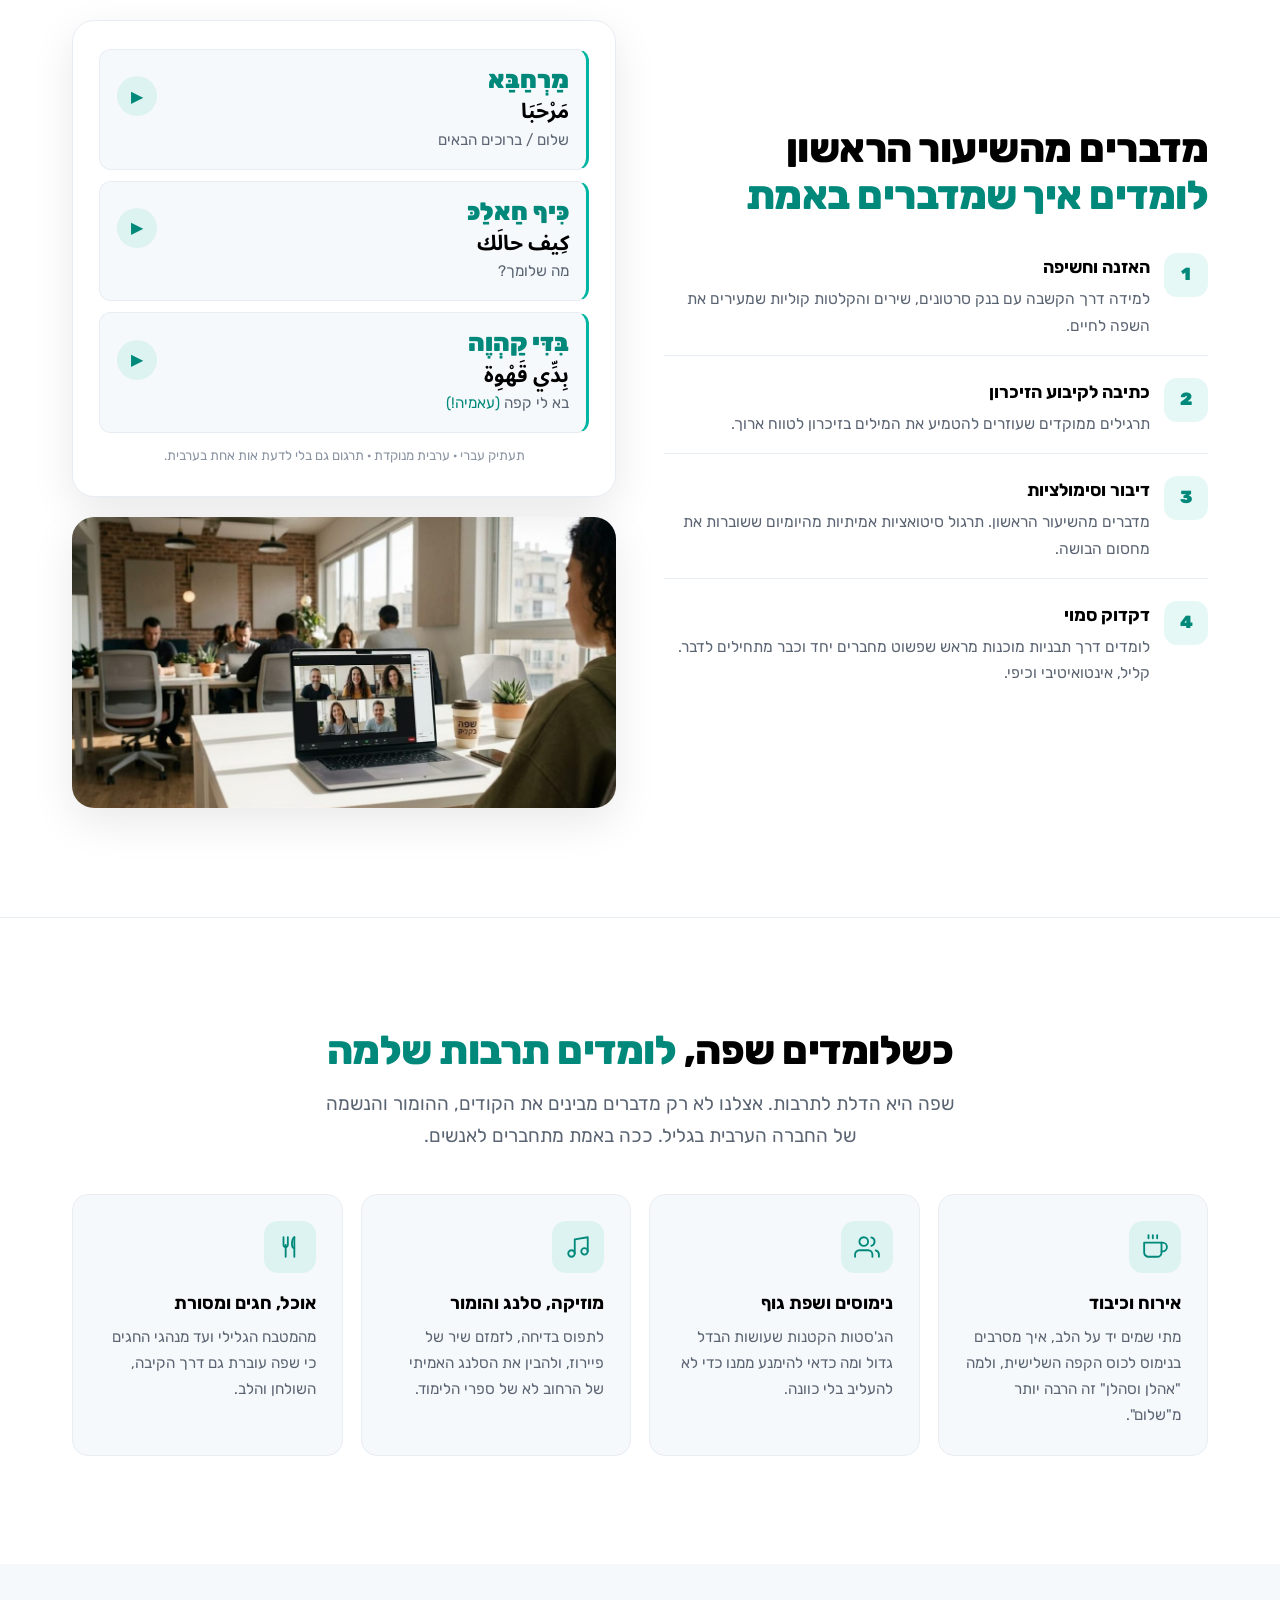
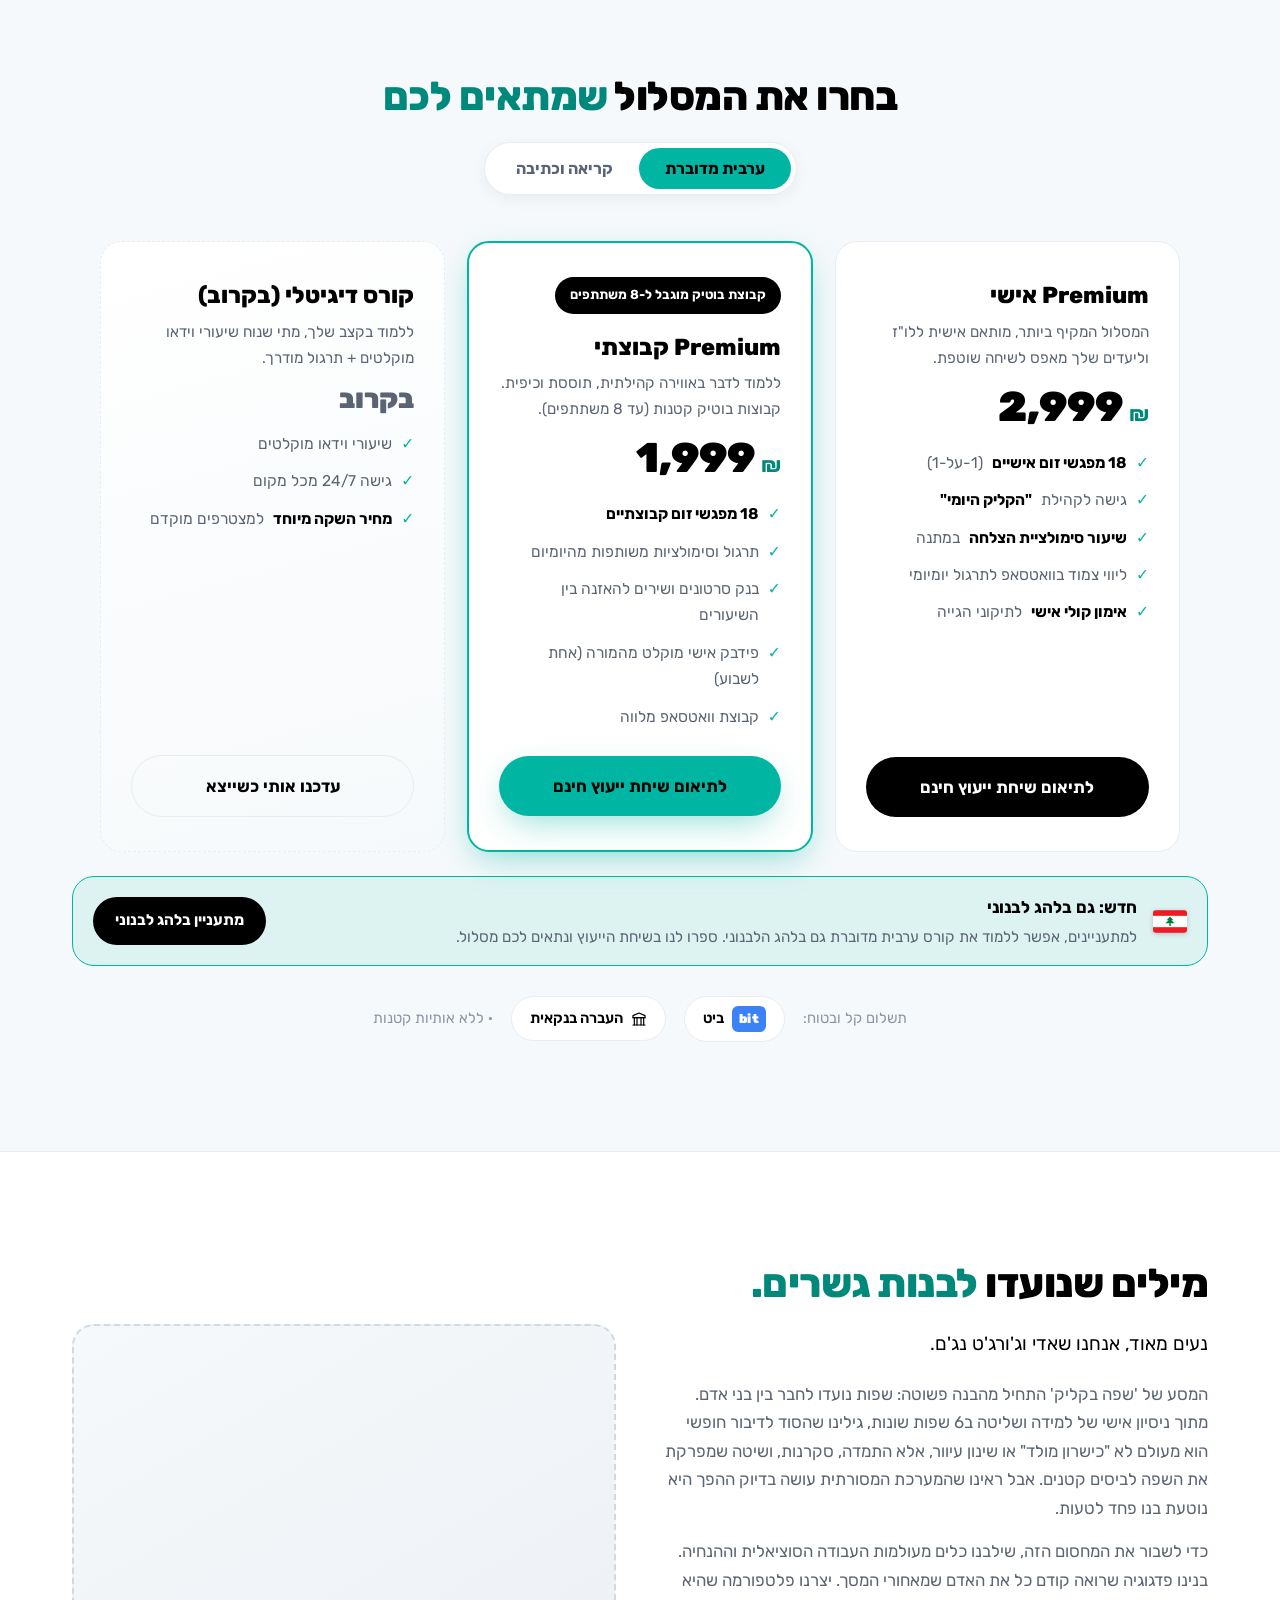
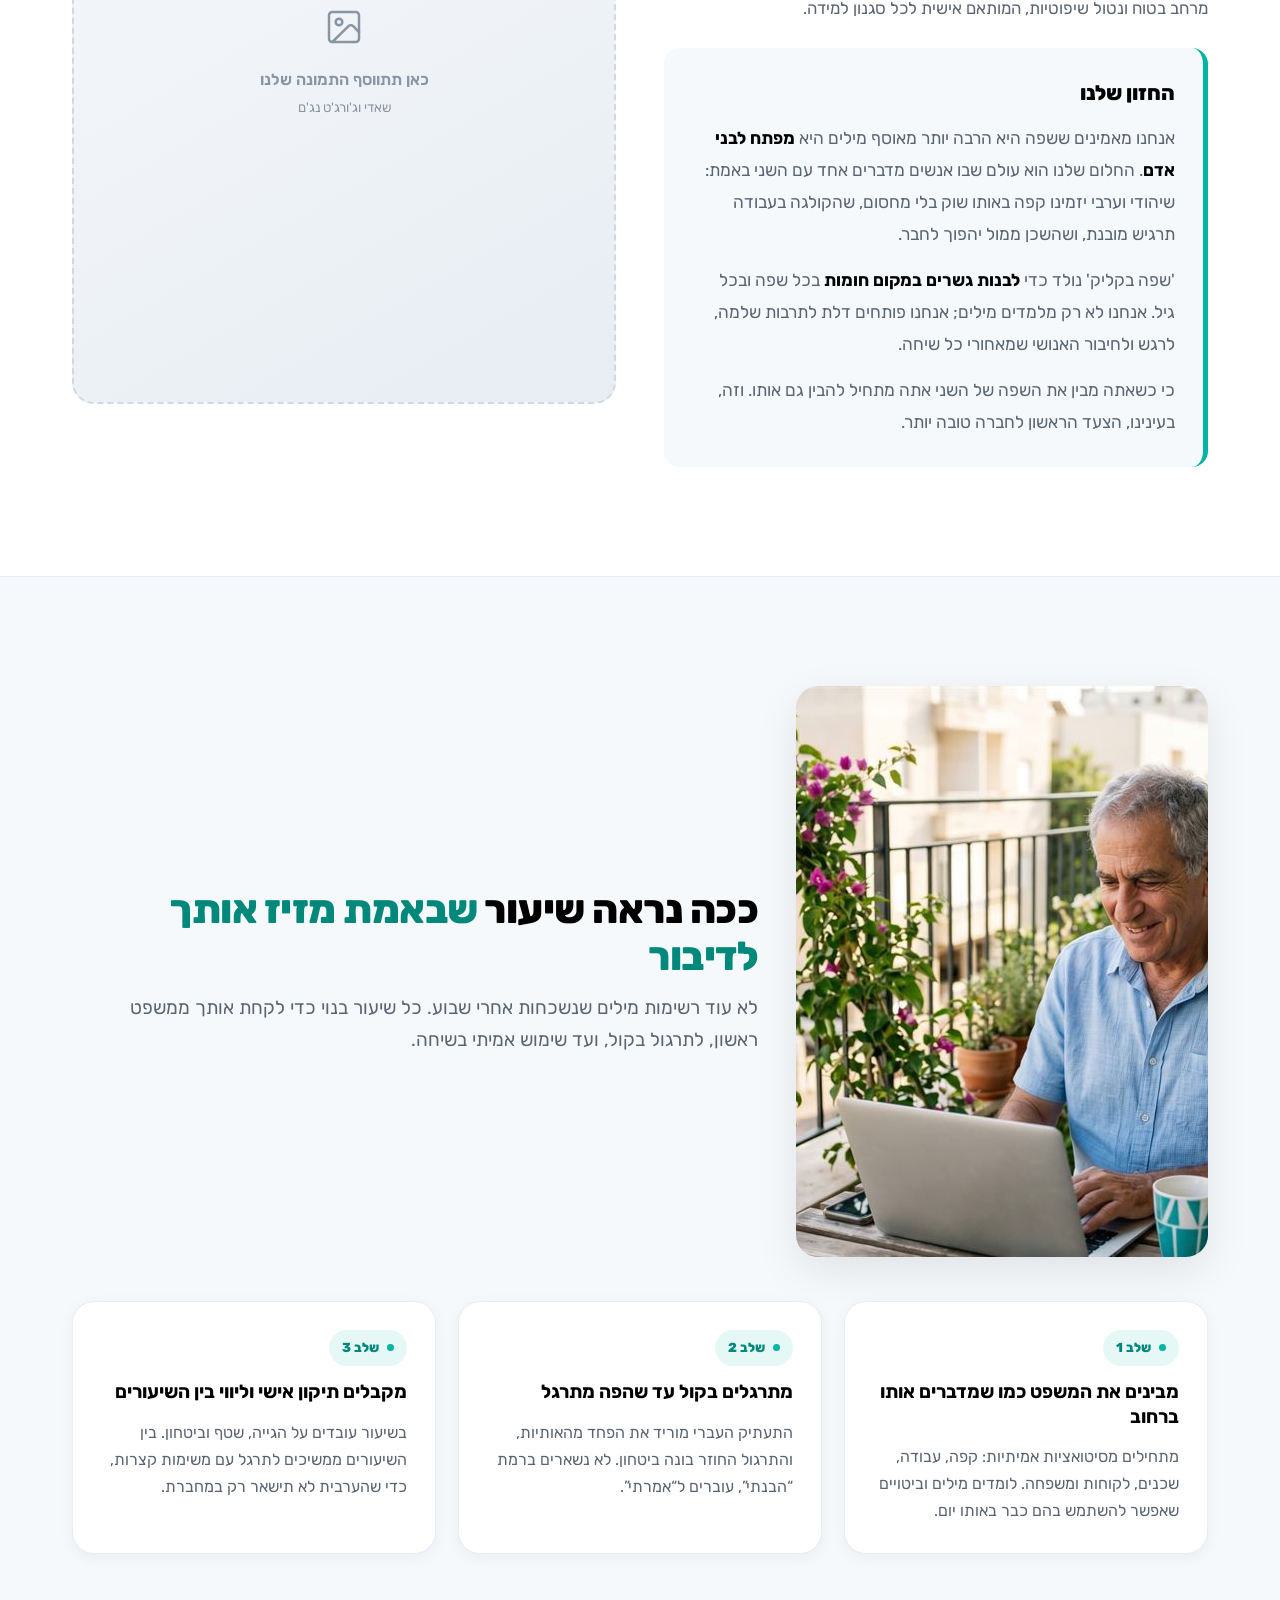
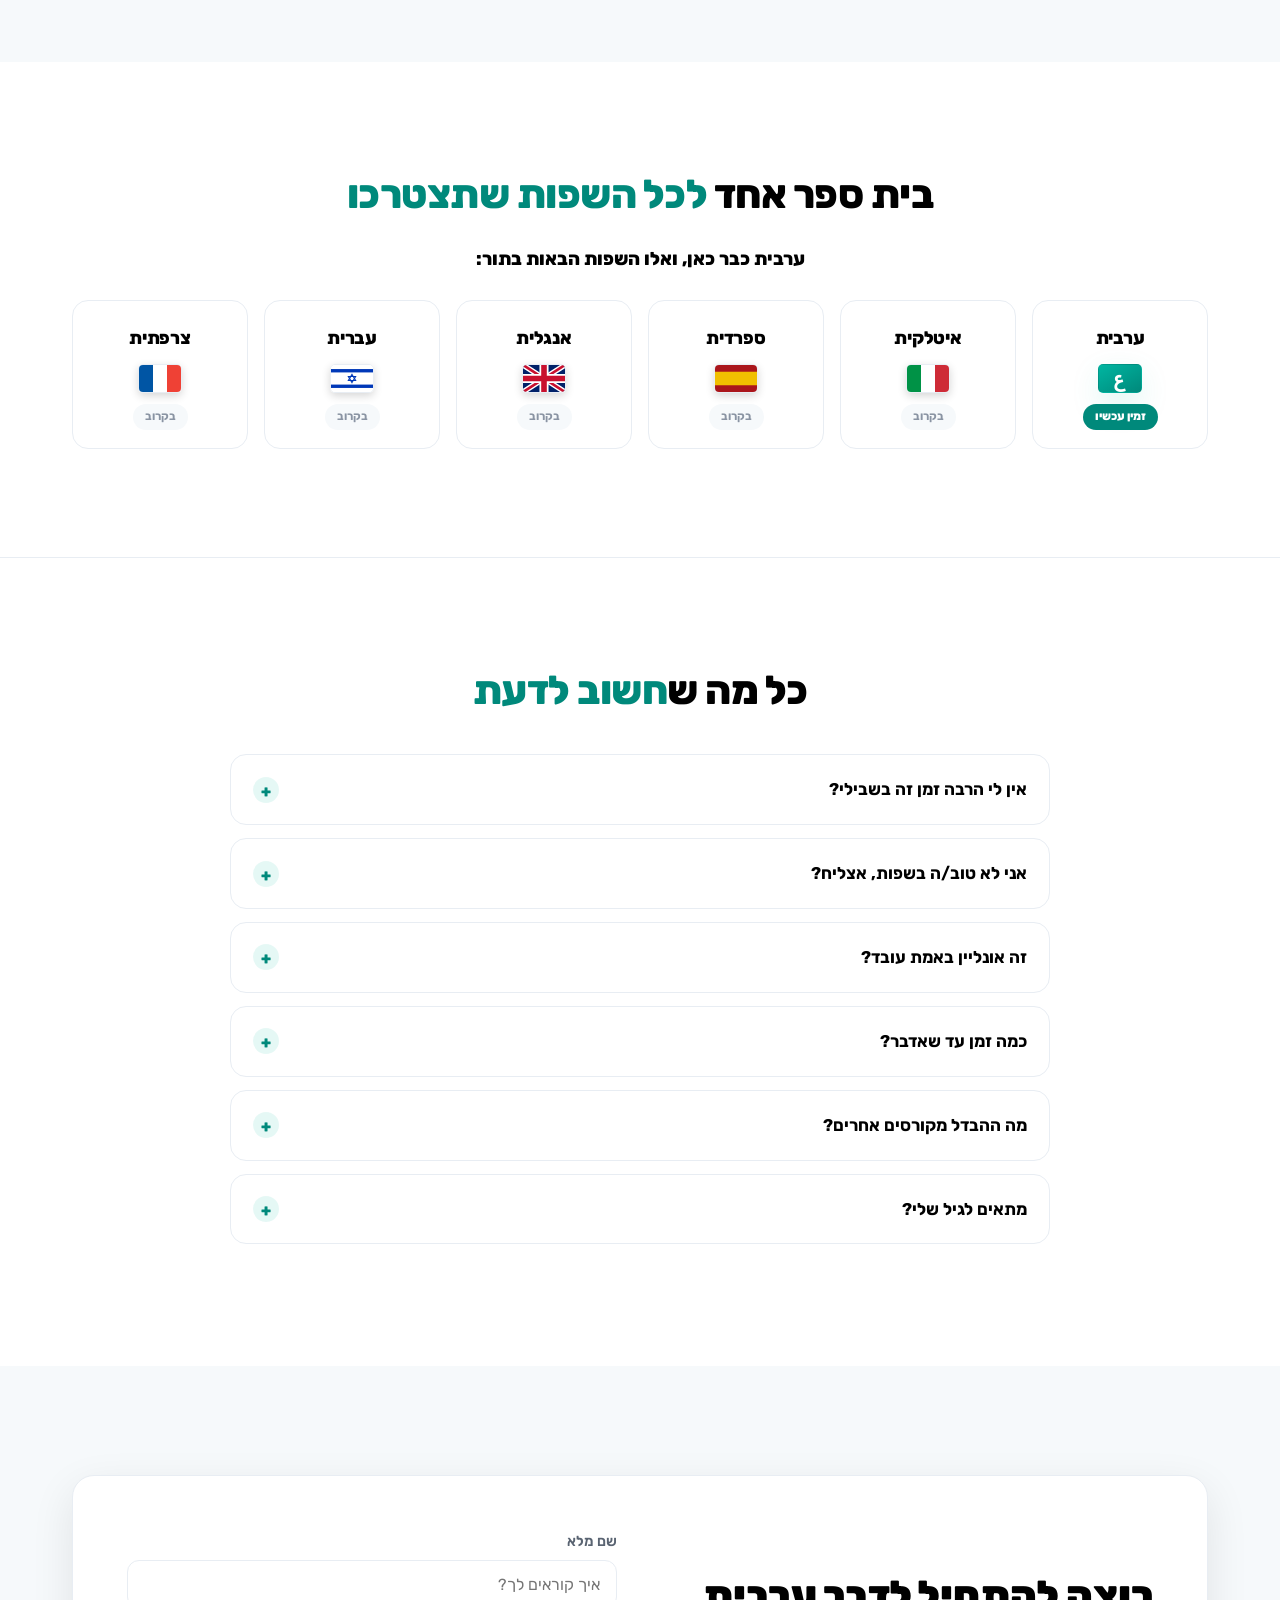
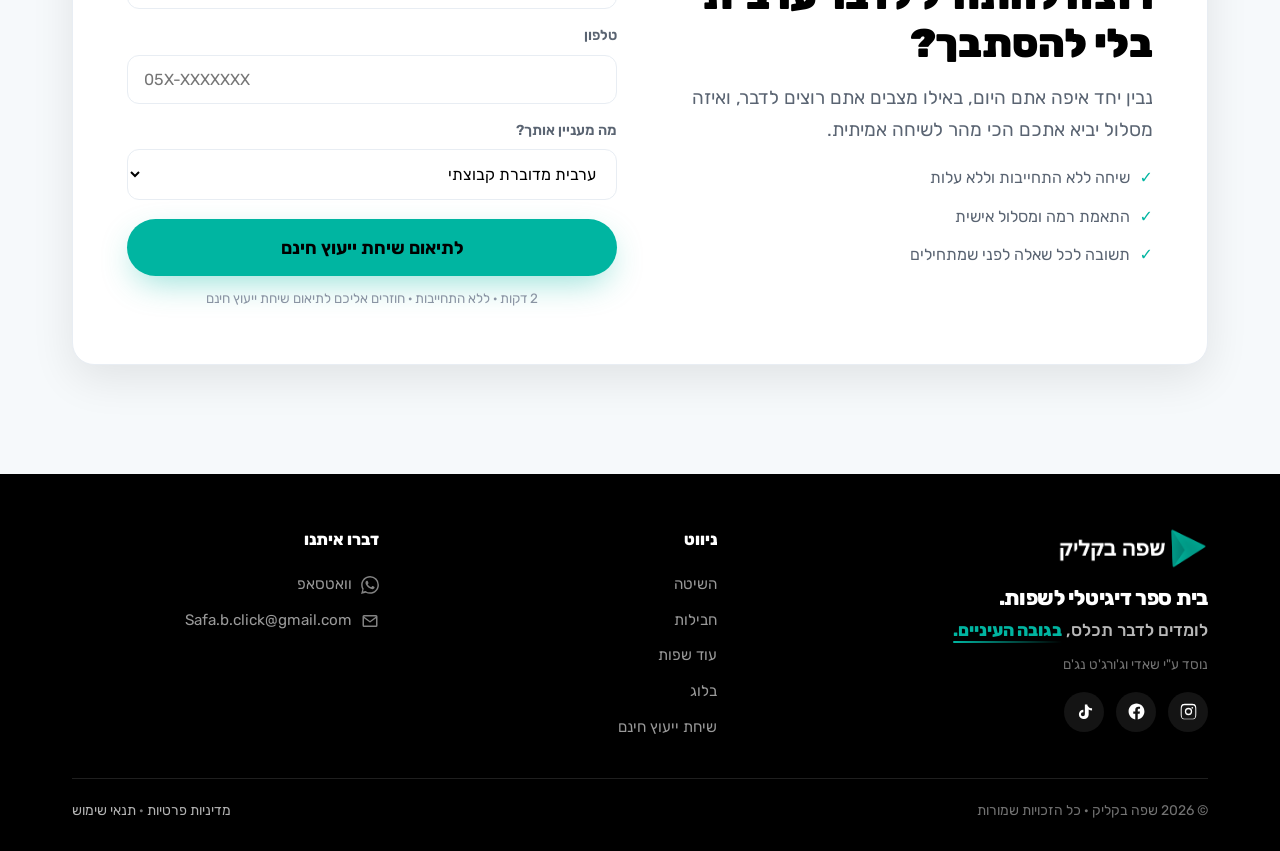
==== commit 8ed282f0: "Add SEO blog: index + 2 cornerstone articles (trinity tables, Article/FAQ/Breadcrumb schema), nav+si" ====
--- a/index.html
+++ b/index.html
@@ -549,6 +549,7 @@
       <a href="#story">הסיפור</a>
       <a href="#testimonials">איך זה עובד</a>
       <a href="#ecosystem">עוד שפות</a>
+      <a href="blog/">בלוג</a>
       <a href="#faq">שאלות</a>
       <a href="#lead">צור קשר</a>
       <div class="menu-social">
@@ -965,6 +966,7 @@
         <a href="#solution">השיטה</a>
         <a href="#pricing">חבילות</a>
         <a href="#ecosystem">עוד שפות</a>
+        <a href="blog/">בלוג</a>
         <a href="#lead">שיחת ייעוץ חינם</a>
       </div>
       <div>
@@ -990,7 +992,7 @@
 <script>
 /* ===== שחזור שינויים שמורים רץ לפני שאר הסקריפטים ===== */
 (function(){
-  var PAGE_VERSION='2026-06-09-26';
+  var PAGE_VERSION='2026-06-09-27';
   try{
     if(localStorage.getItem('sbk_ver')!==PAGE_VERSION){localStorage.removeItem('sbk_page');localStorage.setItem('sbk_ver',PAGE_VERSION);}
     var d=localStorage.getItem('sbk_design');
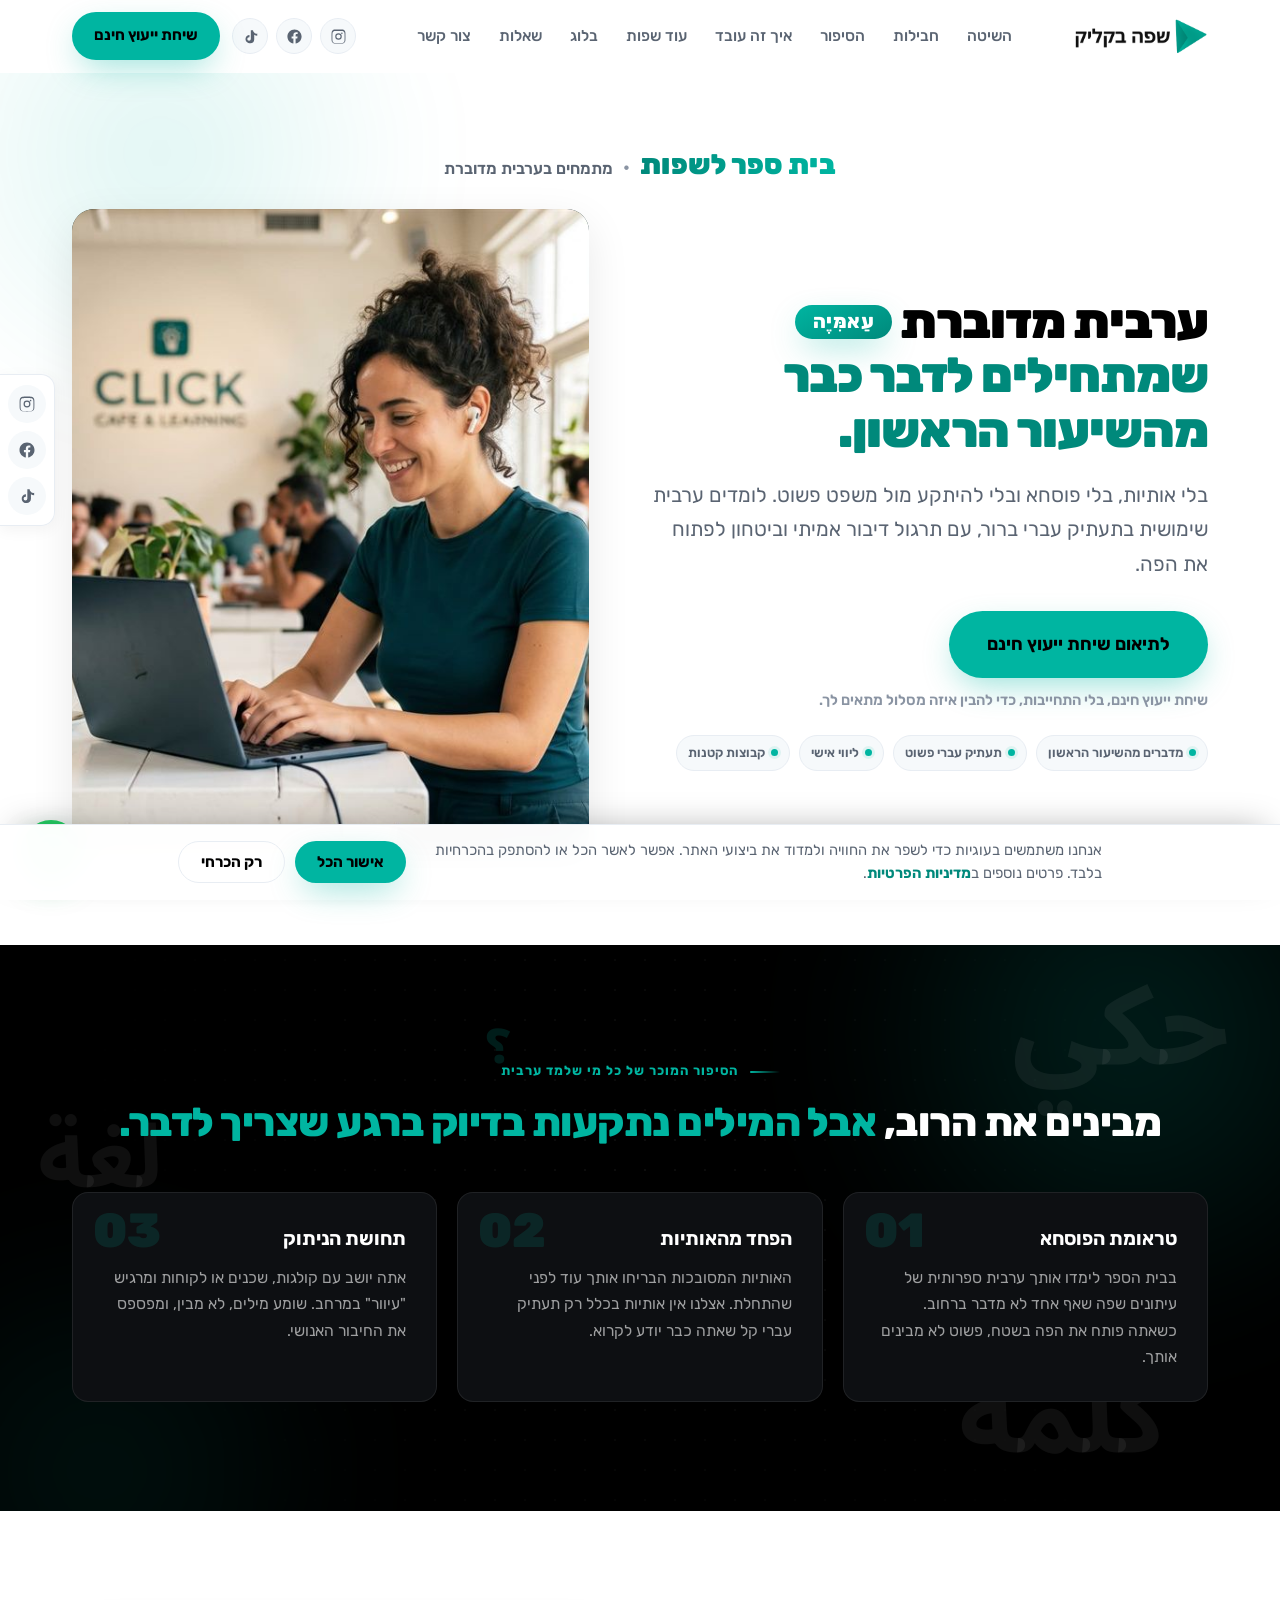
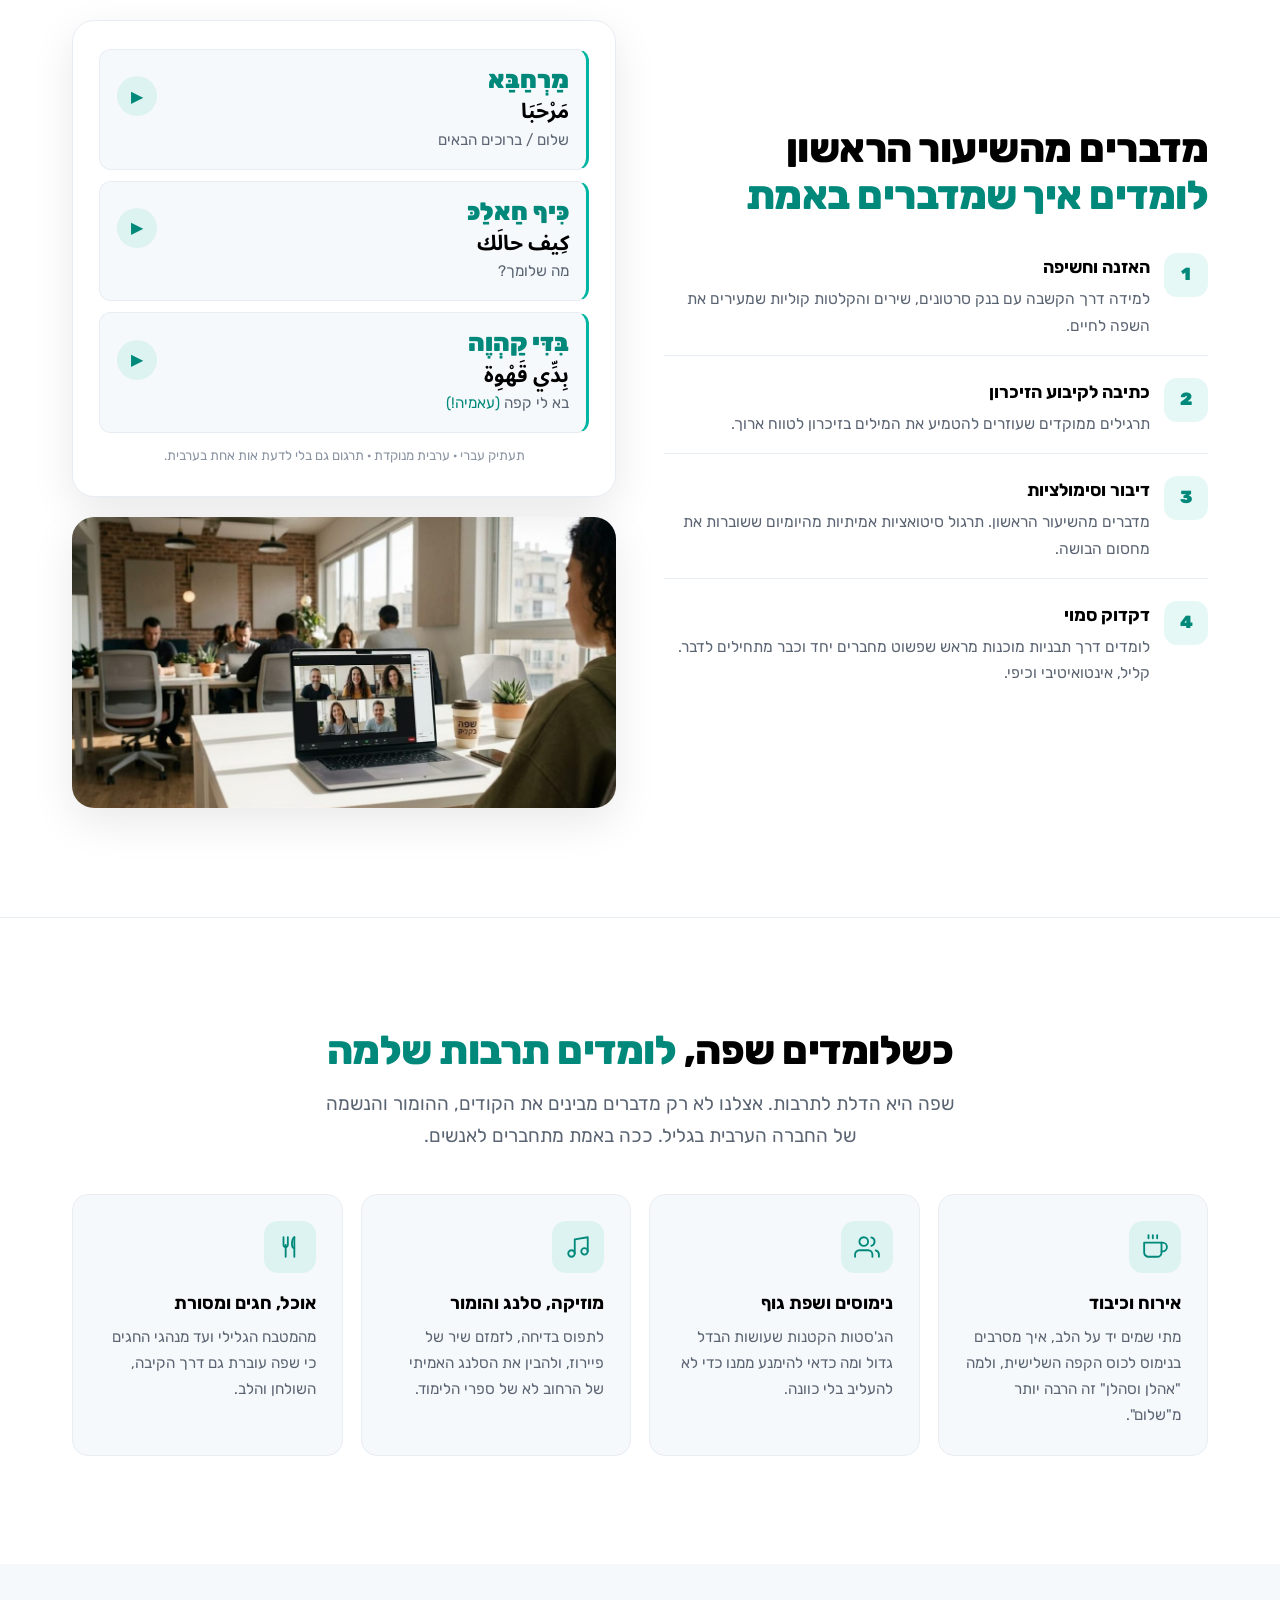
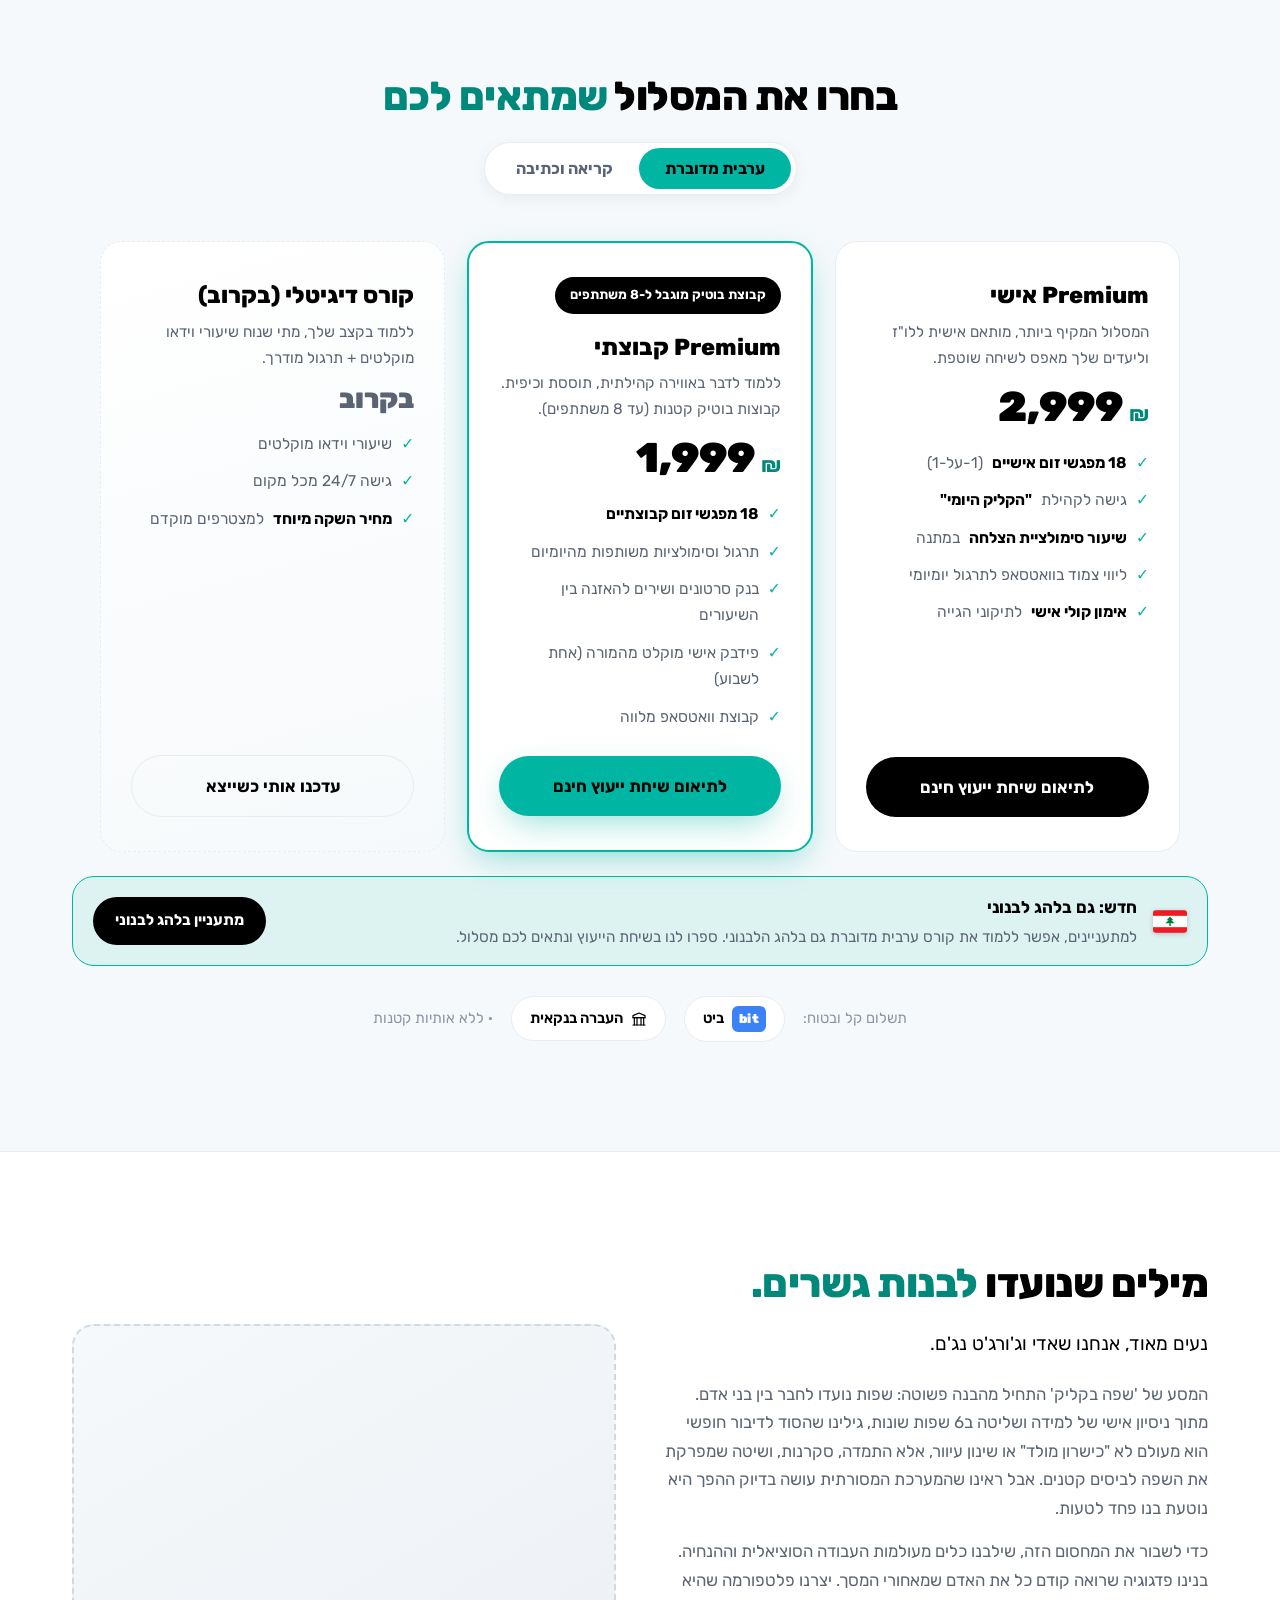
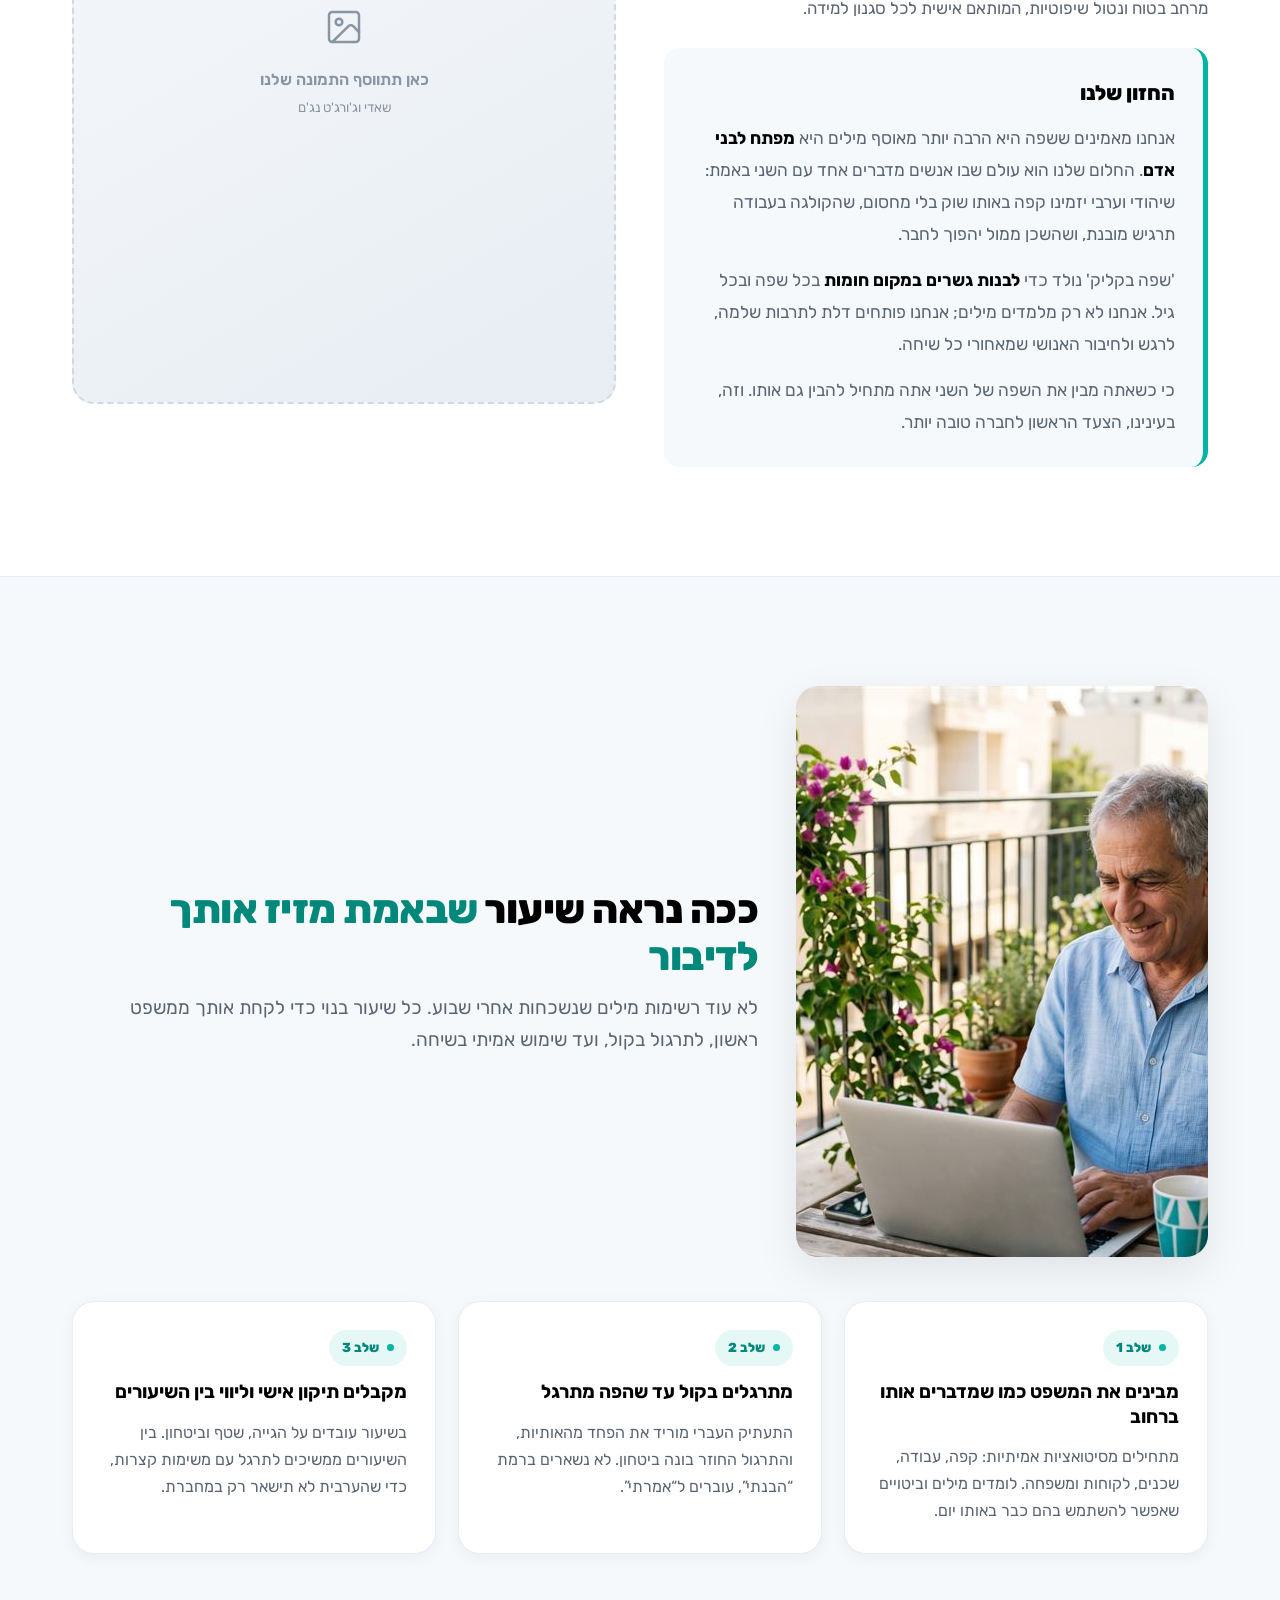
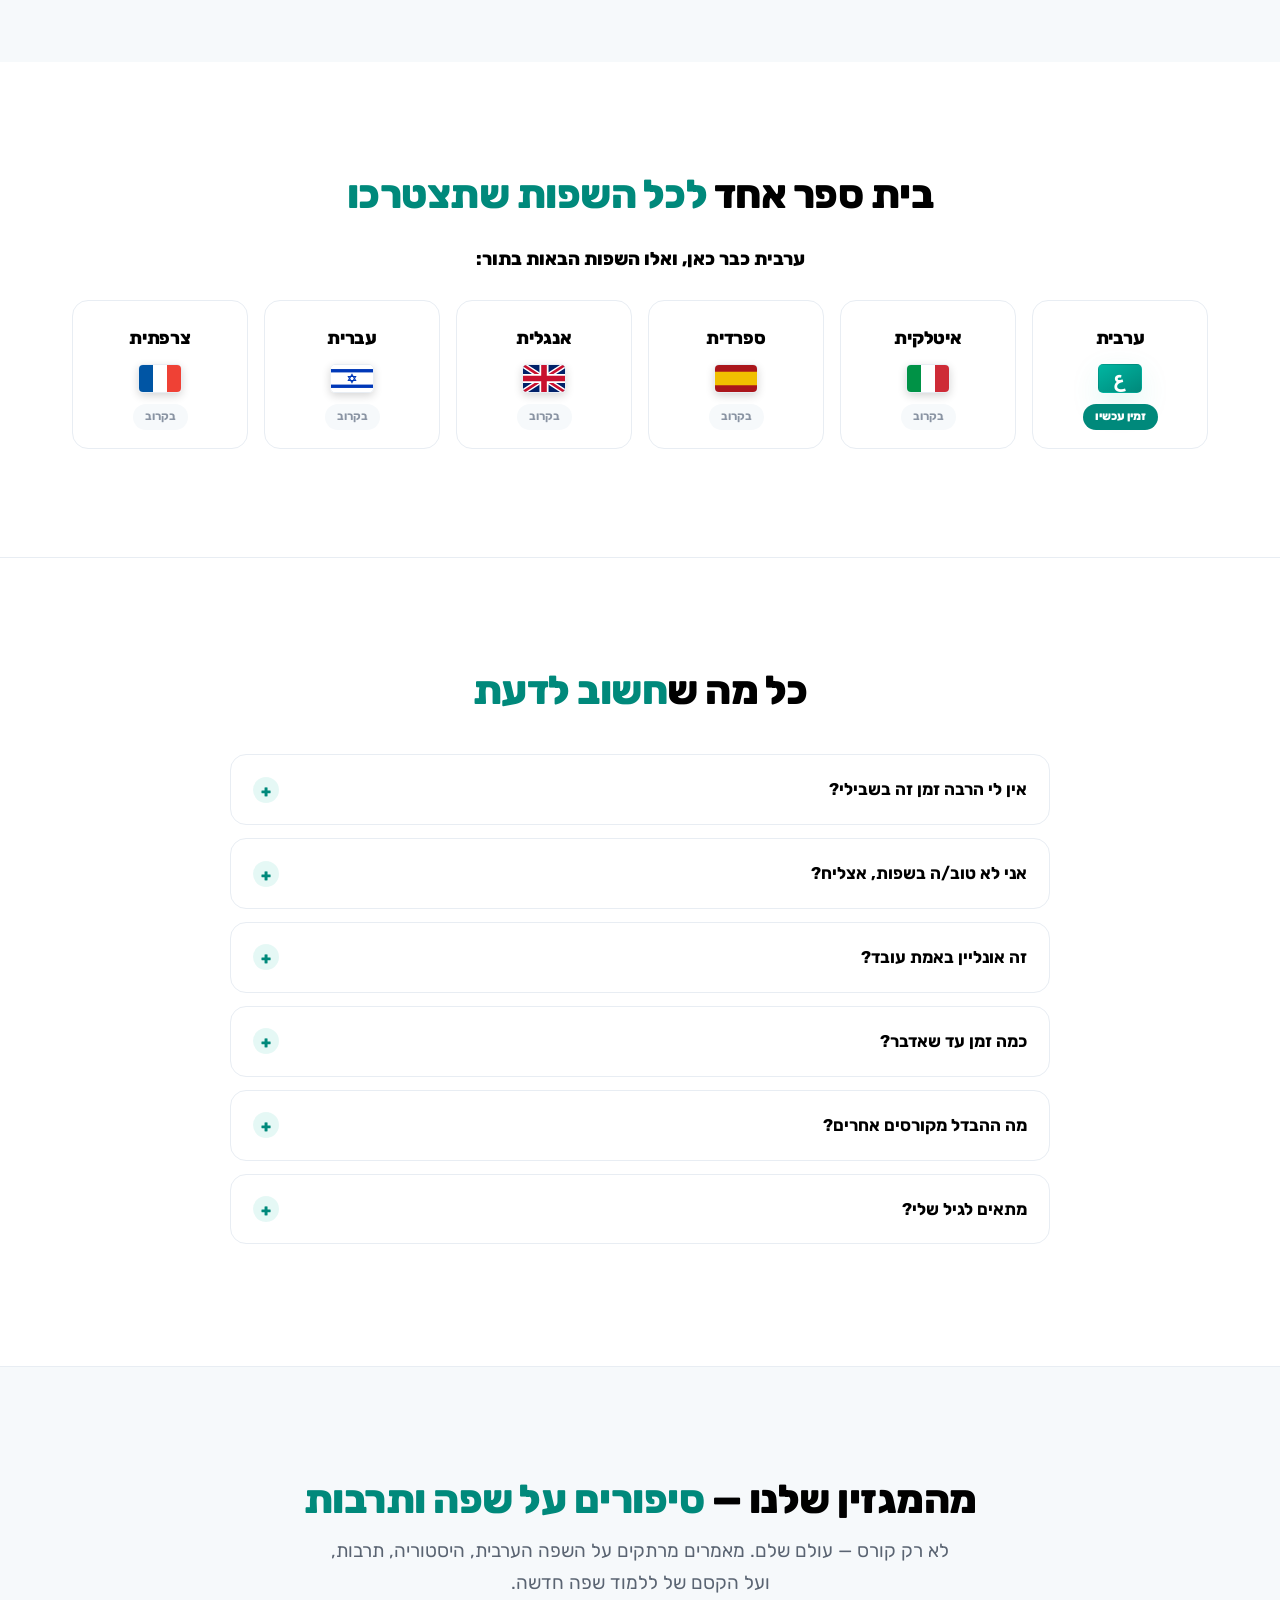
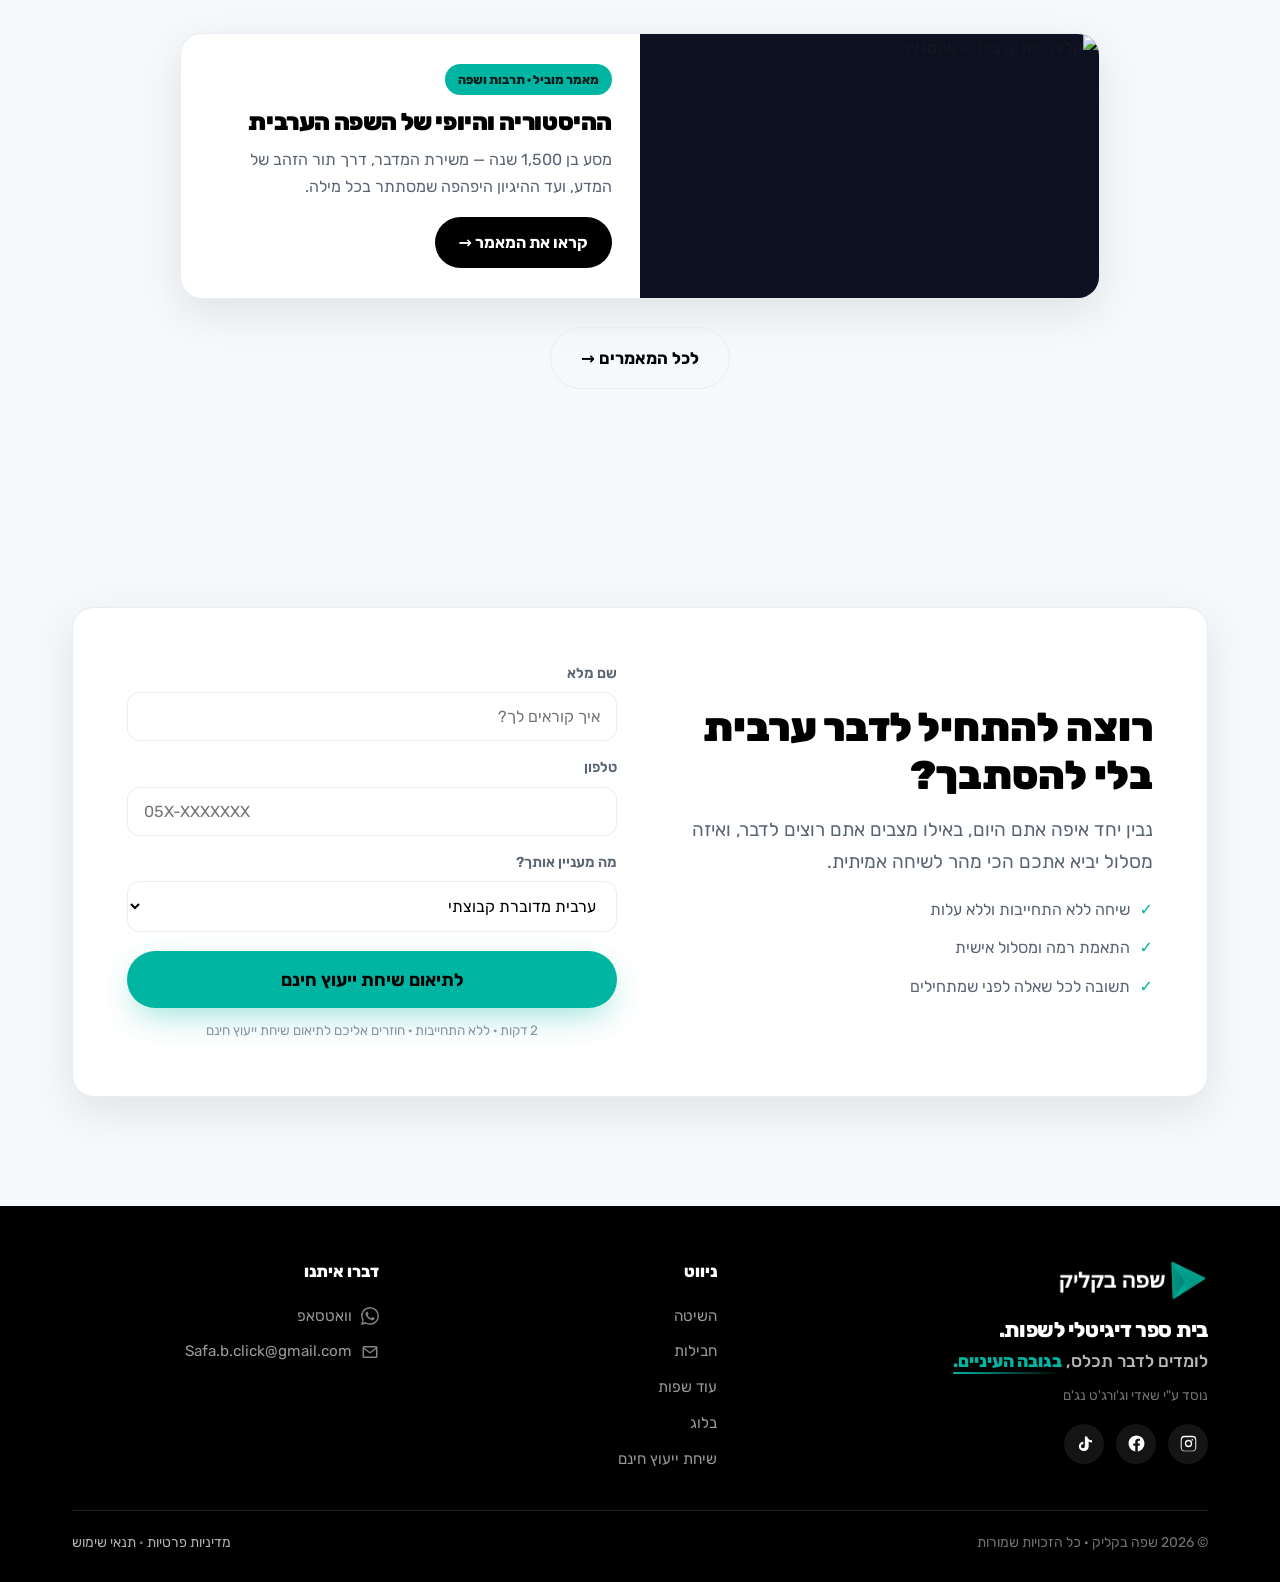
==== commit b1c2d4a0: "Magazine upgrade: premium editorial article (history of Arabic) with real images; redesigned blog in" ====
--- a/index.html
+++ b/index.html
@@ -532,6 +532,10 @@
   .lang .mono{width:38px;height:38px;font-size:1rem}
   .mobile-cta .btn{padding:13px 12px;font-size:.95rem}
 }
+@media(max-width:640px){
+  #magazine a[aria-label]{grid-template-columns:1fr!important}
+  #magazine a[aria-label]>span:first-child{min-height:190px!important}
+}
 @media(prefers-reduced-motion:reduce){*{animation:none!important;transition:none!important}.reveal{opacity:1;transform:none}}
 </style>
 </head>
@@ -901,6 +905,30 @@
 ]}
 </script>
 
+<!-- ============ 5.5 מגזין / מאמרים ============ -->
+<section class="section" id="magazine" style="background:var(--bg-alt);border-top:1px solid var(--border)">
+  <div class="container center">
+    <h2 class="title reveal in">מהמגזין שלנו — <span class="hl">סיפורים על שפה ותרבות</span></h2>
+    <p class="lead reveal in" style="margin:12px auto 0;text-align:center">לא רק קורס — עולם שלם. מאמרים מרתקים על השפה הערבית, היסטוריה, תרבות, ועל הקסם של ללמוד שפה חדשה.</p>
+  </div>
+  <div class="container">
+    <a href="blog/historiat-hasafa-haaravit.html" class="reveal in" style="display:grid;grid-template-columns:1fr 1fr;gap:0;background:#fff;border:1px solid var(--border);border-radius:var(--radius-lg);overflow:hidden;box-shadow:var(--shadow-lg);margin-top:34px;max-width:920px;margin-inline:auto" aria-label="המאמר המוביל">
+      <span style="position:relative;min-height:240px;background:#0b1120">
+        <img src="https://upload.wikimedia.org/wikipedia/commons/thumb/1/1d/Arabic_calligraphy_by_Ahmad_Neyrizi%2C_Muraqqa-e_6021_%2802%29.jpg/800px-Arabic_calligraphy_by_Ahmad_Neyrizi%2C_Muraqqa-e_6021_%2802%29.jpg" alt="קליגרפיה ערבית — מהמגזין" loading="lazy" style="position:absolute;inset:0;width:100%;height:100%;object-fit:cover">
+      </span>
+      <span style="padding:30px 28px;display:flex;flex-direction:column;justify-content:center;text-align:right">
+        <span style="align-self:flex-start;background:var(--teal);color:#04211e;font-weight:800;font-size:.78rem;padding:5px 13px;border-radius:50px;margin-bottom:13px">מאמר מוביל · תרבות ושפה</span>
+        <span style="font-size:1.5rem;font-weight:900;color:var(--ink);line-height:1.2;letter-spacing:-.4px;margin-bottom:9px">ההיסטוריה והיופי של השפה הערבית</span>
+        <span style="color:var(--gray);margin-bottom:16px">מסע בן 1,500 שנה — משירת המדבר, דרך תור הזהב של המדע, ועד ההיגיון היפהפה שמסתתר בכל מילה.</span>
+        <span style="align-self:flex-start;background:var(--ink);color:#fff;font-weight:700;padding:12px 24px;border-radius:50px">קראו את המאמר →</span>
+      </span>
+    </a>
+    <div class="center" style="margin-top:28px">
+      <a href="blog/" class="btn btn-outline" data-cta="magazine-all">לכל המאמרים →</a>
+    </div>
+  </div>
+</section>
+
 <!-- ============ 6. FINAL CTA ============ -->
 <section class="section final" id="lead">
   <div class="container">
@@ -992,7 +1020,7 @@
 <script>
 /* ===== שחזור שינויים שמורים רץ לפני שאר הסקריפטים ===== */
 (function(){
-  var PAGE_VERSION='2026-06-09-27';
+  var PAGE_VERSION='2026-06-10-28';
   try{
     if(localStorage.getItem('sbk_ver')!==PAGE_VERSION){localStorage.removeItem('sbk_page');localStorage.setItem('sbk_ver',PAGE_VERSION);}
     var d=localStorage.getItem('sbk_design');
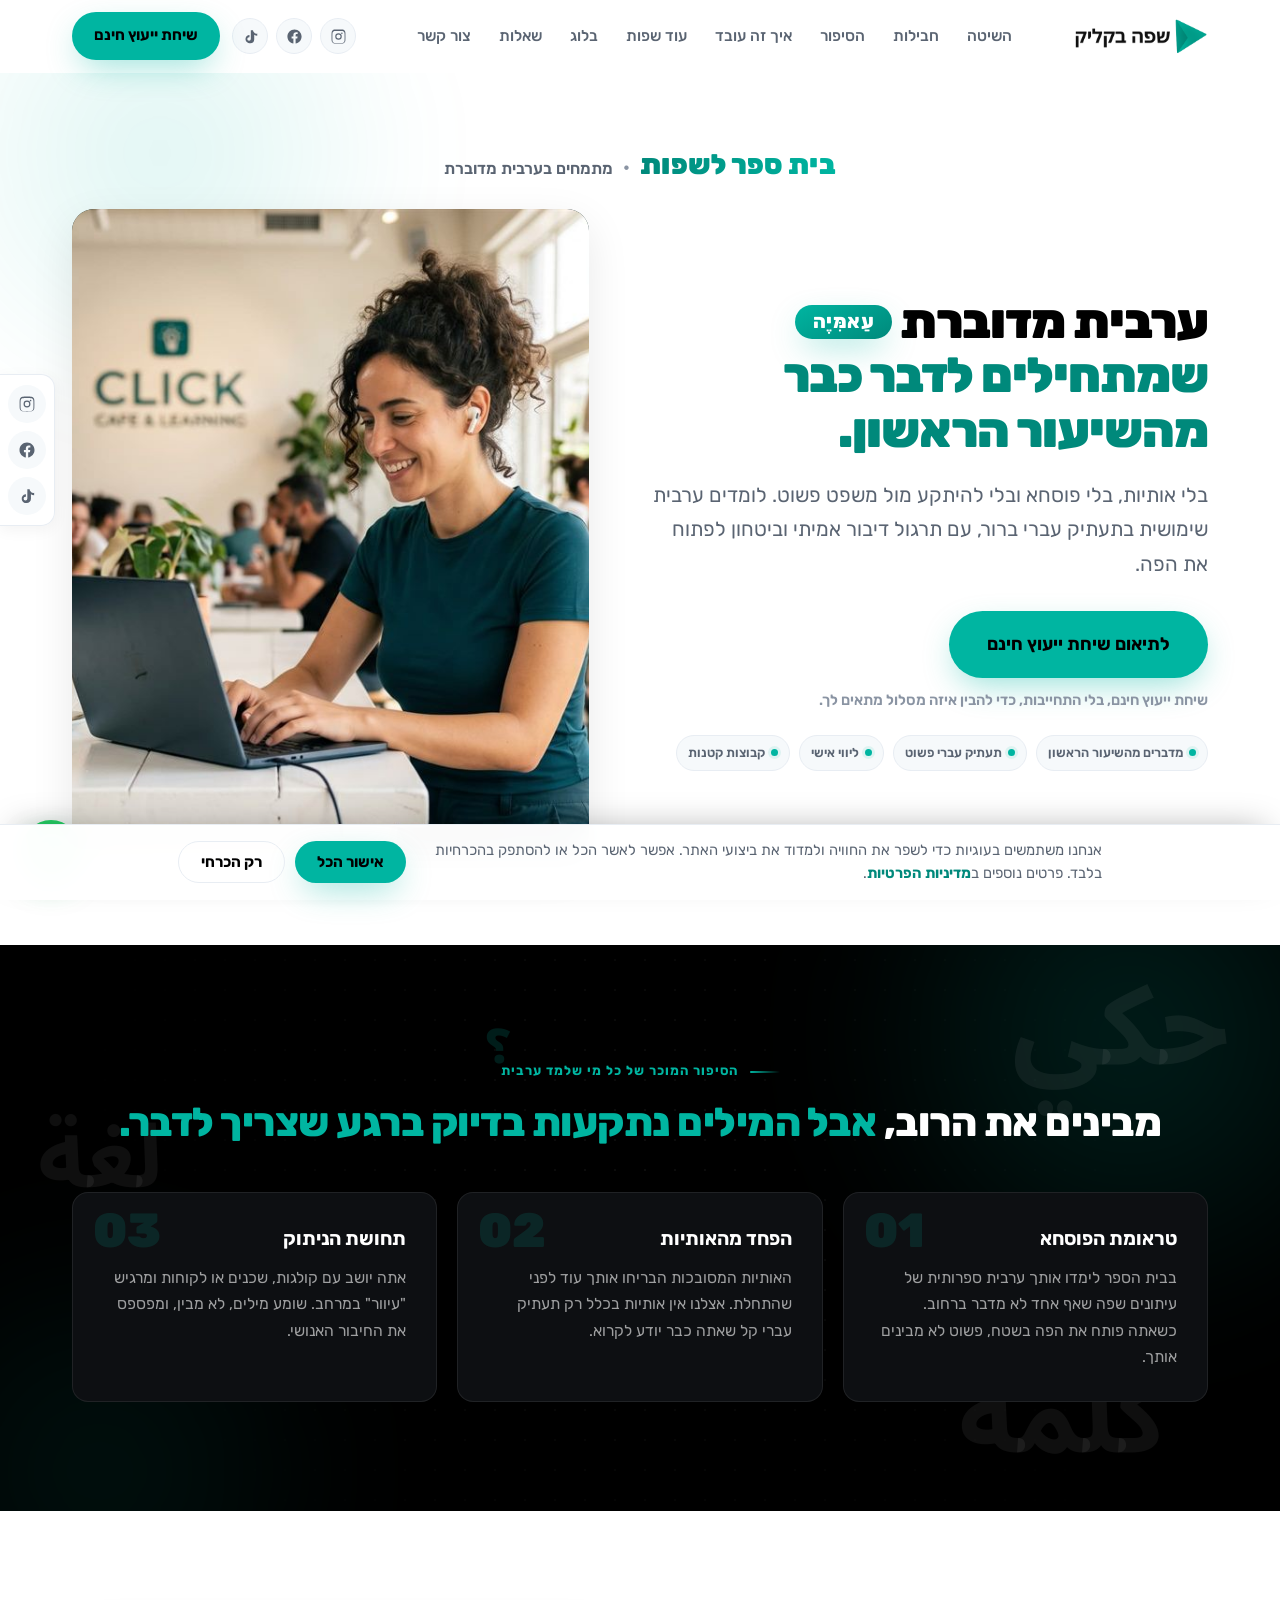
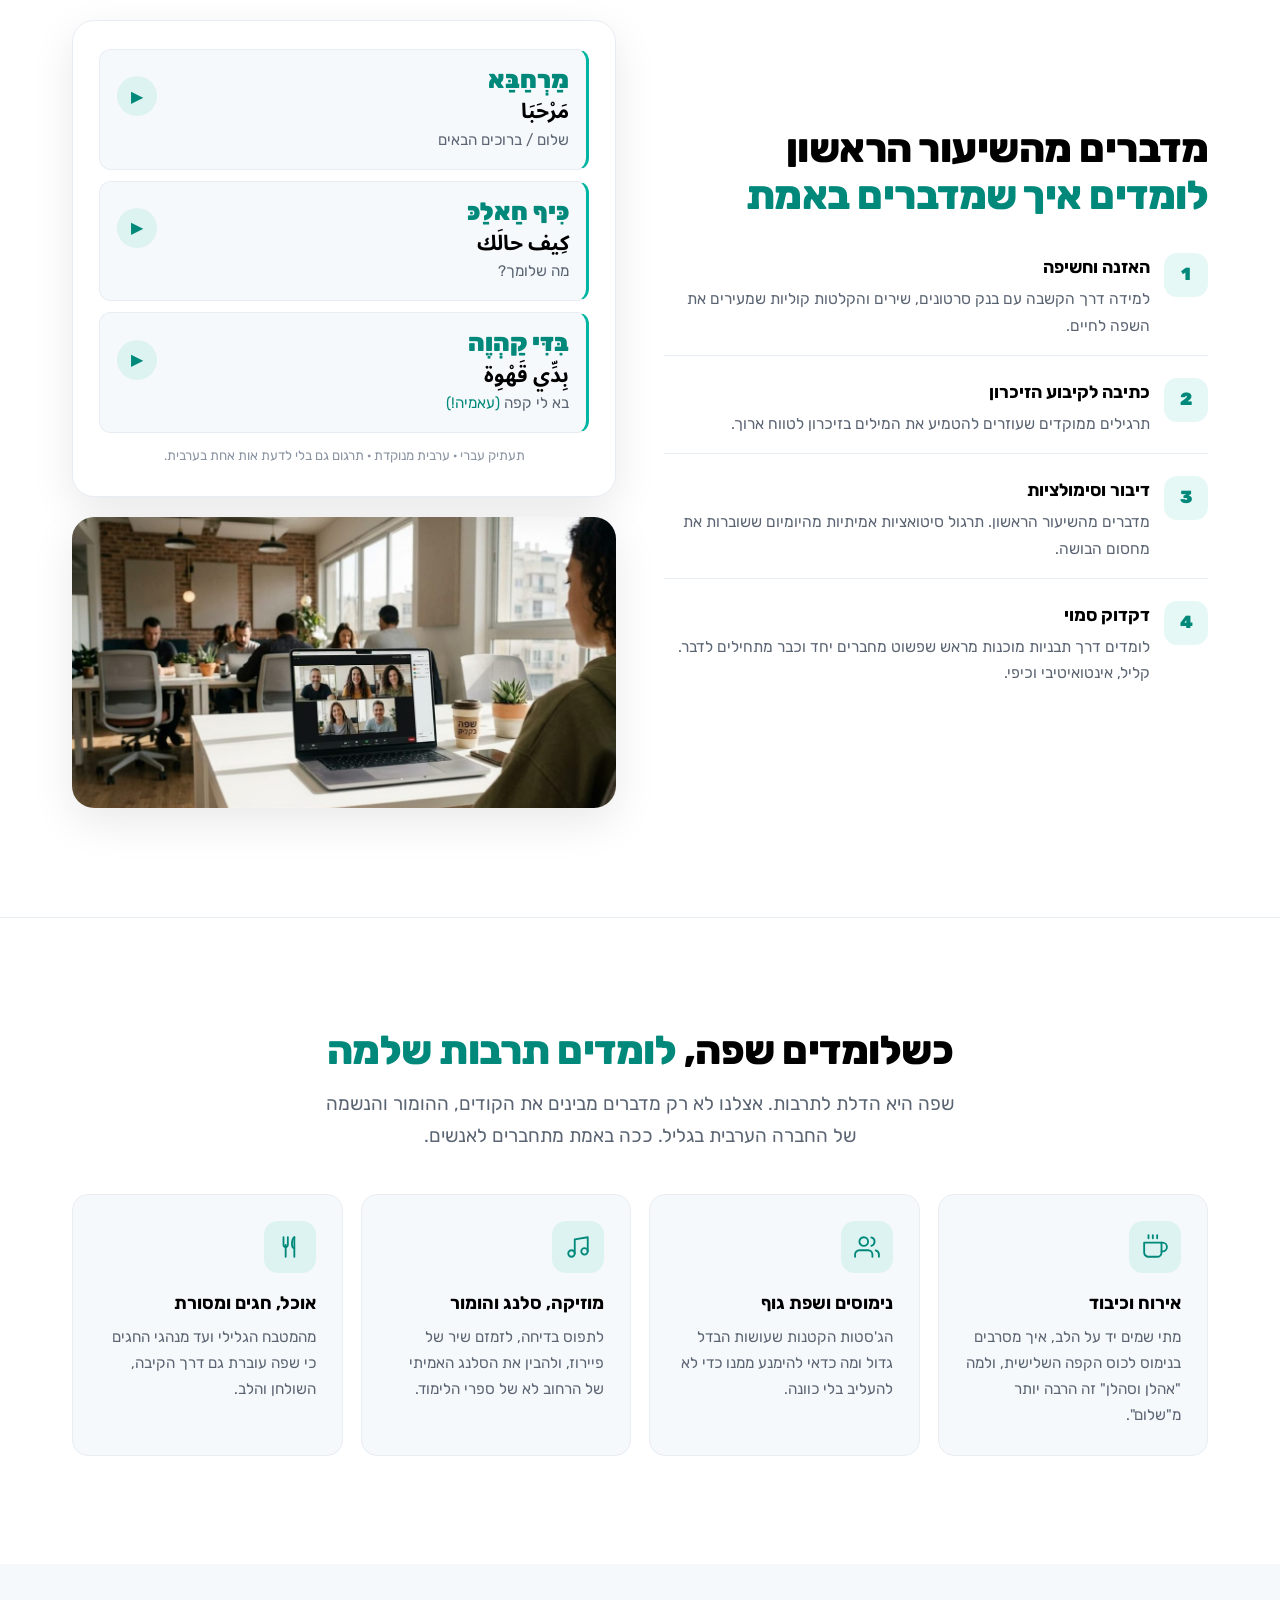
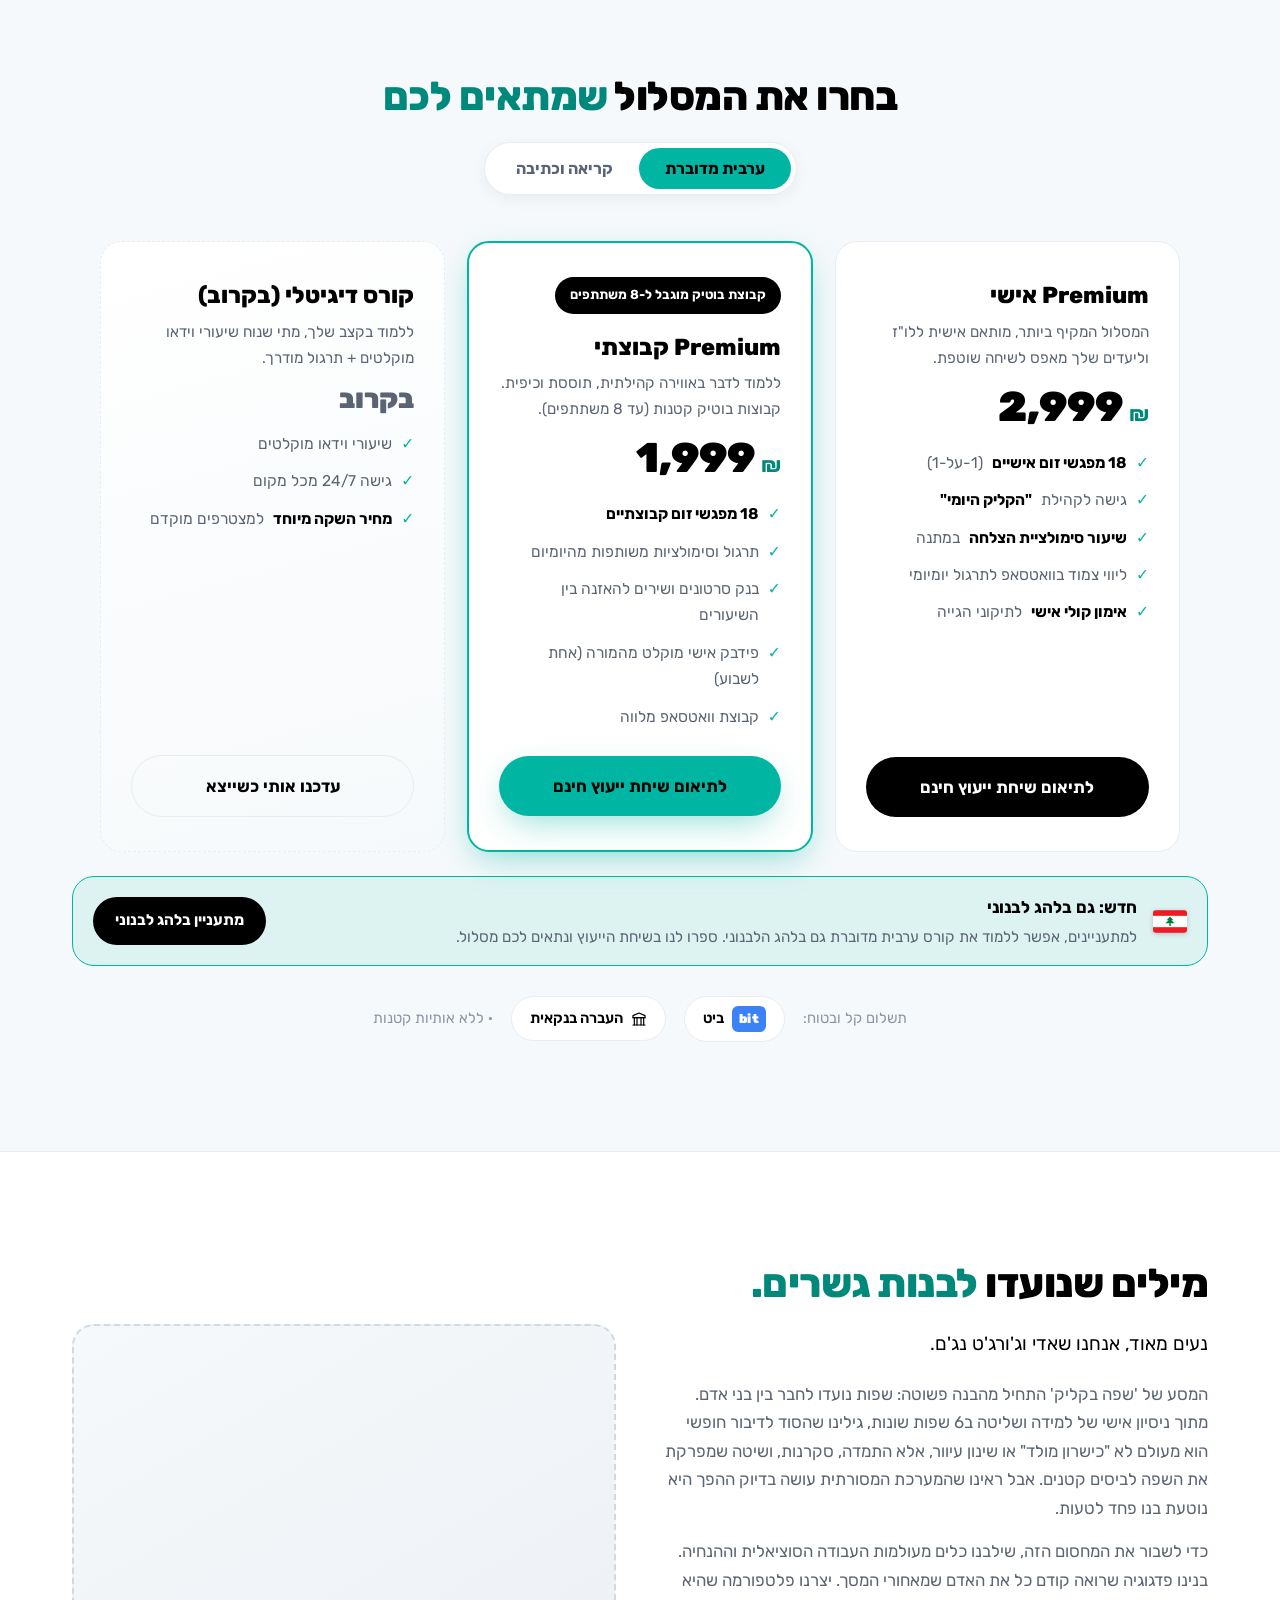
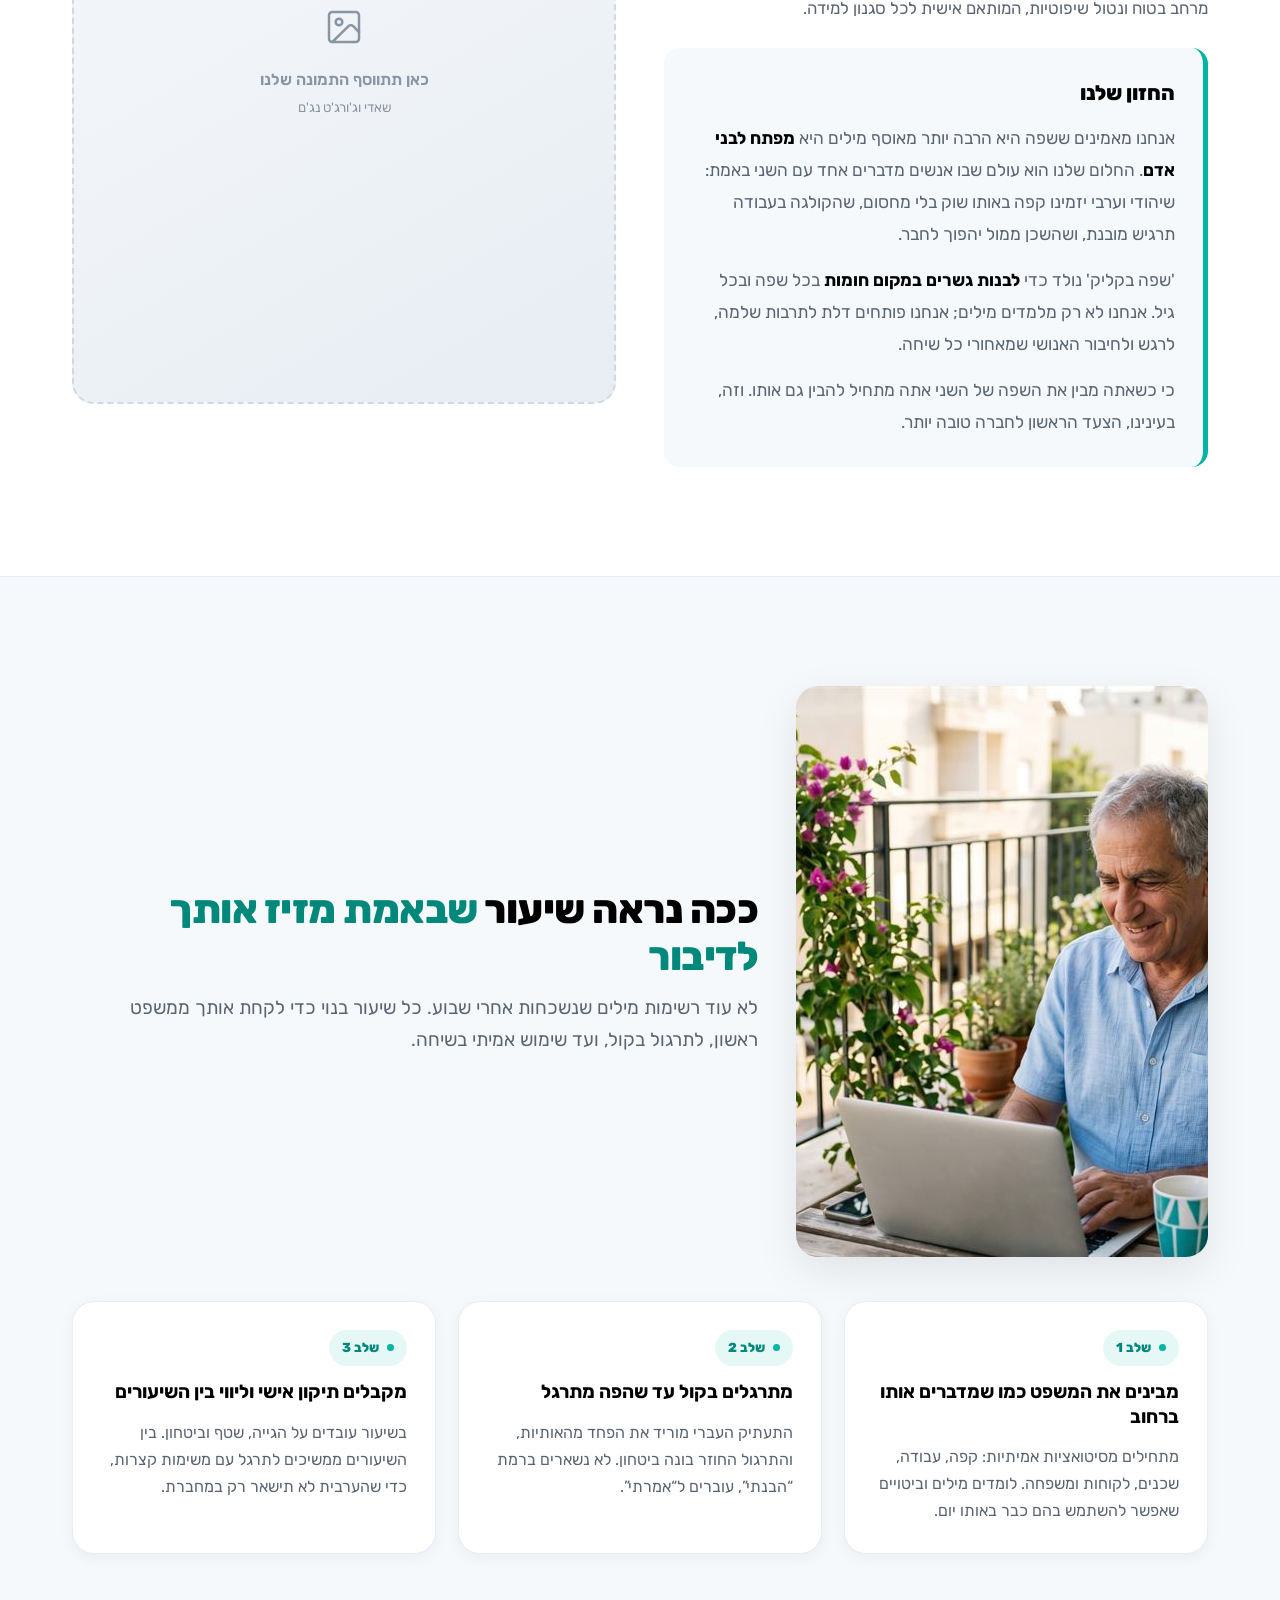
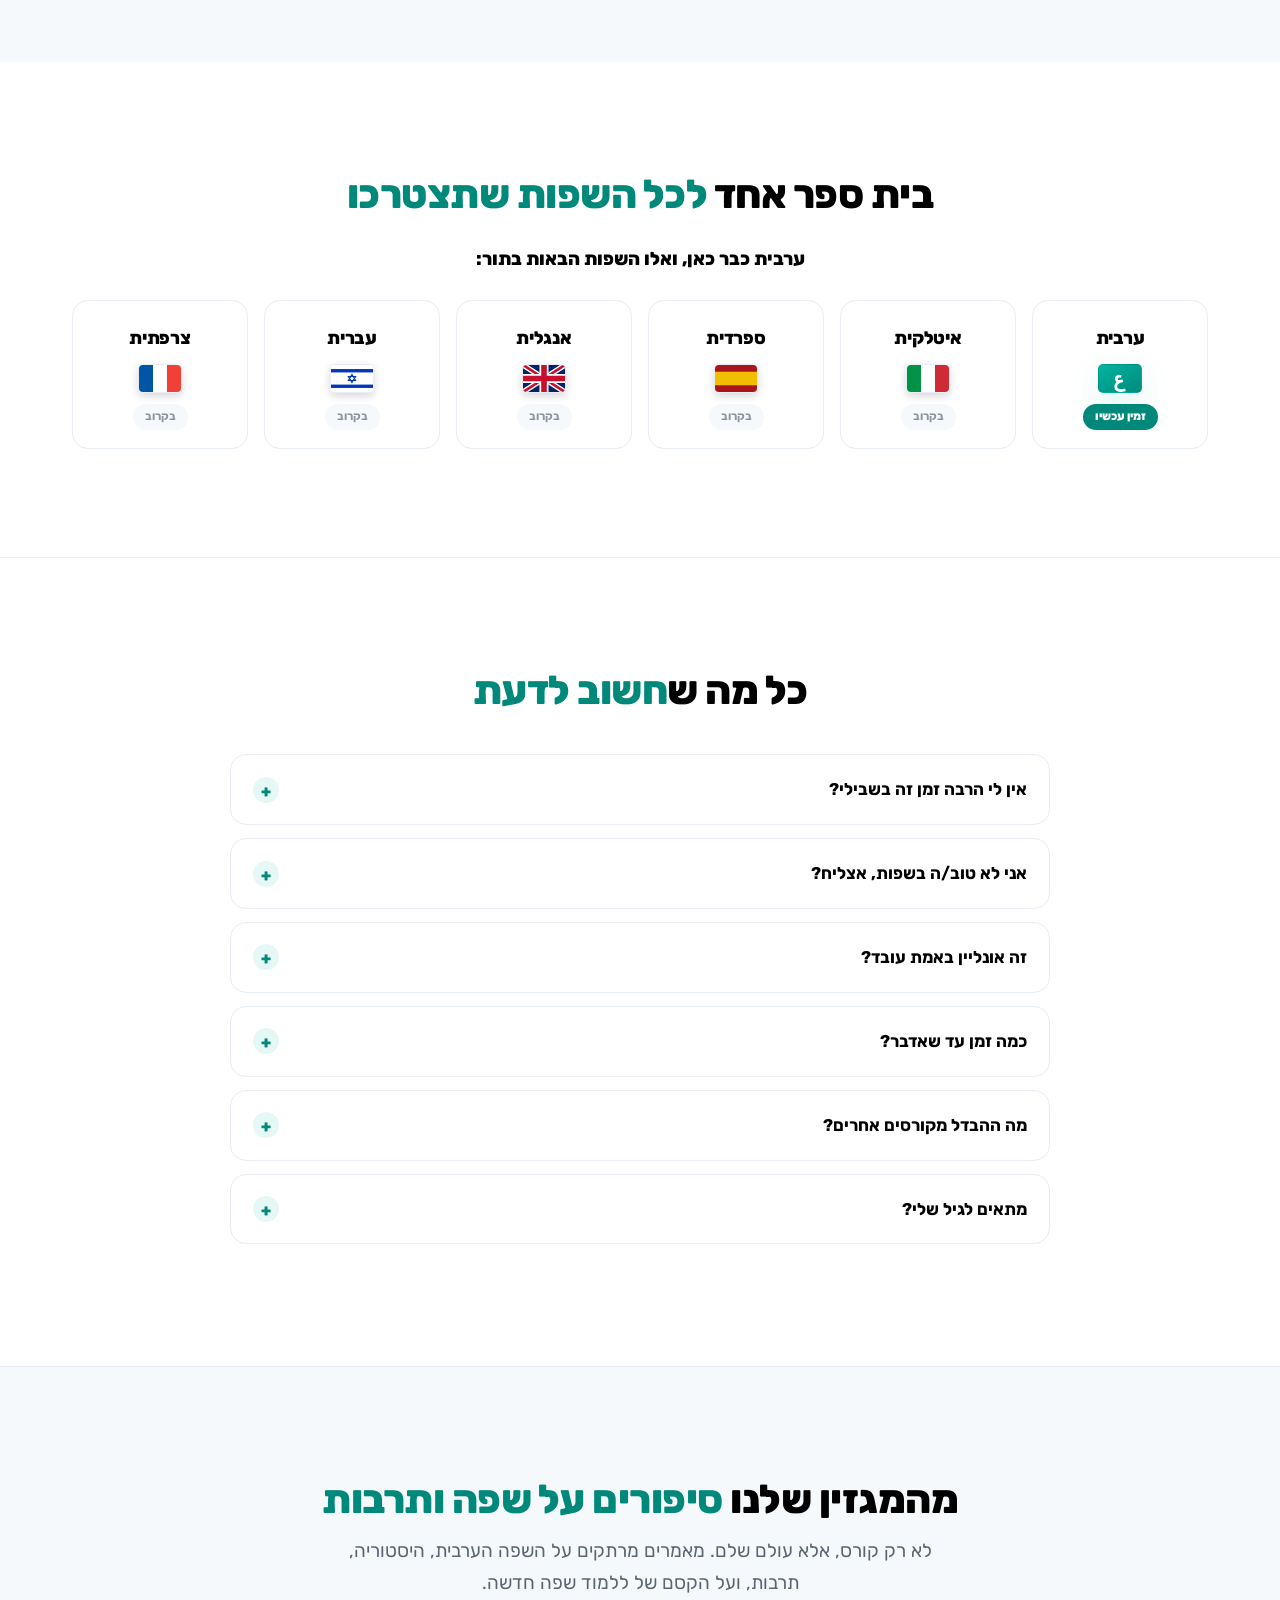
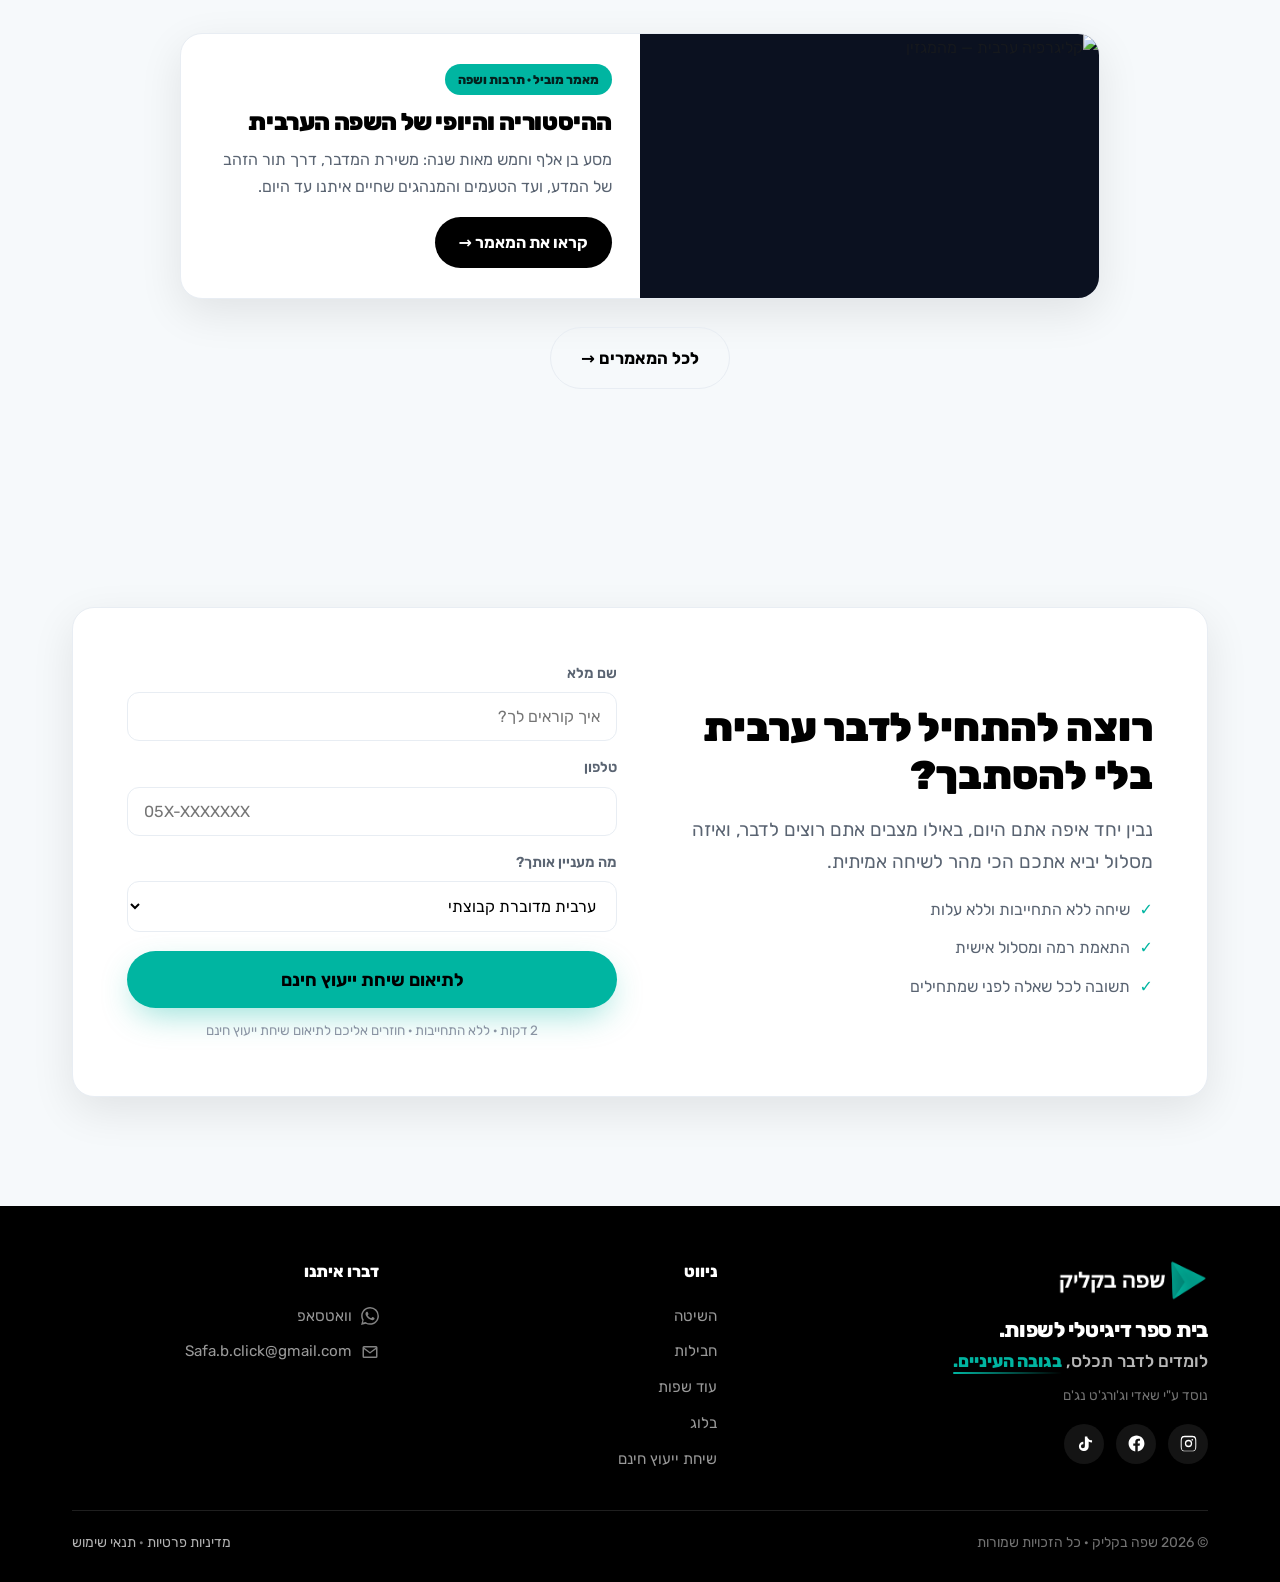
==== commit 37ff2d87: "Article v3: image in every section (8 verified Wikimedia images incl Petra/astronomy/book/newspaper)" ====
--- a/index.html
+++ b/index.html
@@ -908,8 +908,8 @@
 <!-- ============ 5.5 מגזין / מאמרים ============ -->
 <section class="section" id="magazine" style="background:var(--bg-alt);border-top:1px solid var(--border)">
   <div class="container center">
-    <h2 class="title reveal in">מהמגזין שלנו — <span class="hl">סיפורים על שפה ותרבות</span></h2>
-    <p class="lead reveal in" style="margin:12px auto 0;text-align:center">לא רק קורס — עולם שלם. מאמרים מרתקים על השפה הערבית, היסטוריה, תרבות, ועל הקסם של ללמוד שפה חדשה.</p>
+    <h2 class="title reveal in">מהמגזין שלנו <span class="hl">סיפורים על שפה ותרבות</span></h2>
+    <p class="lead reveal in" style="margin:12px auto 0;text-align:center">לא רק קורס, אלא עולם שלם. מאמרים מרתקים על השפה הערבית, היסטוריה, תרבות, ועל הקסם של ללמוד שפה חדשה.</p>
   </div>
   <div class="container">
     <a href="blog/historiat-hasafa-haaravit.html" class="reveal in" style="display:grid;grid-template-columns:1fr 1fr;gap:0;background:#fff;border:1px solid var(--border);border-radius:var(--radius-lg);overflow:hidden;box-shadow:var(--shadow-lg);margin-top:34px;max-width:920px;margin-inline:auto" aria-label="המאמר המוביל">
@@ -919,7 +919,7 @@
       <span style="padding:30px 28px;display:flex;flex-direction:column;justify-content:center;text-align:right">
         <span style="align-self:flex-start;background:var(--teal);color:#04211e;font-weight:800;font-size:.78rem;padding:5px 13px;border-radius:50px;margin-bottom:13px">מאמר מוביל · תרבות ושפה</span>
         <span style="font-size:1.5rem;font-weight:900;color:var(--ink);line-height:1.2;letter-spacing:-.4px;margin-bottom:9px">ההיסטוריה והיופי של השפה הערבית</span>
-        <span style="color:var(--gray);margin-bottom:16px">מסע בן 1,500 שנה — משירת המדבר, דרך תור הזהב של המדע, ועד ההיגיון היפהפה שמסתתר בכל מילה.</span>
+        <span style="color:var(--gray);margin-bottom:16px">מסע בן אלף וחמש מאות שנה: משירת המדבר, דרך תור הזהב של המדע, ועד הטעמים והמנהגים שחיים איתנו עד היום.</span>
         <span style="align-self:flex-start;background:var(--ink);color:#fff;font-weight:700;padding:12px 24px;border-radius:50px">קראו את המאמר →</span>
       </span>
     </a>
@@ -1020,7 +1020,7 @@
 <script>
 /* ===== שחזור שינויים שמורים רץ לפני שאר הסקריפטים ===== */
 (function(){
-  var PAGE_VERSION='2026-06-10-28';
+  var PAGE_VERSION='2026-06-10-29';
   try{
     if(localStorage.getItem('sbk_ver')!==PAGE_VERSION){localStorage.removeItem('sbk_page');localStorage.setItem('sbk_ver',PAGE_VERSION);}
     var d=localStorage.getItem('sbk_design');
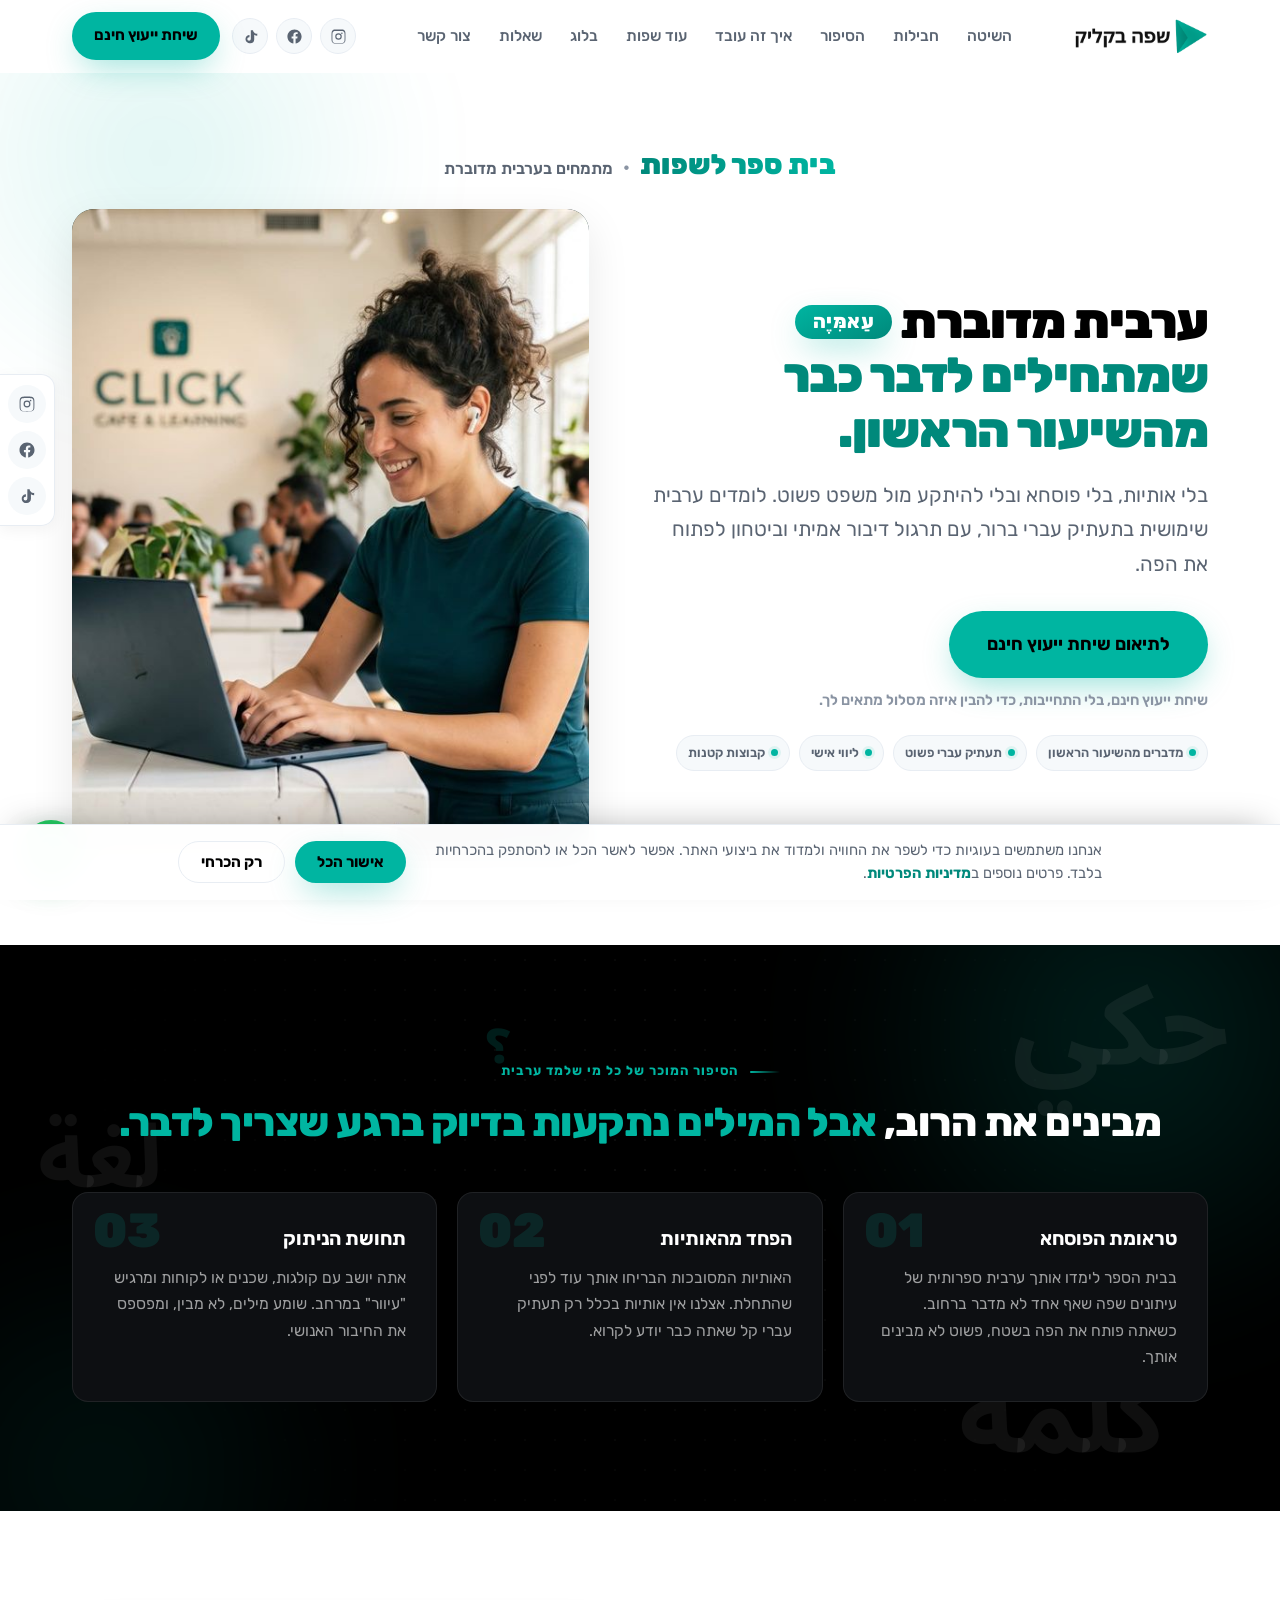
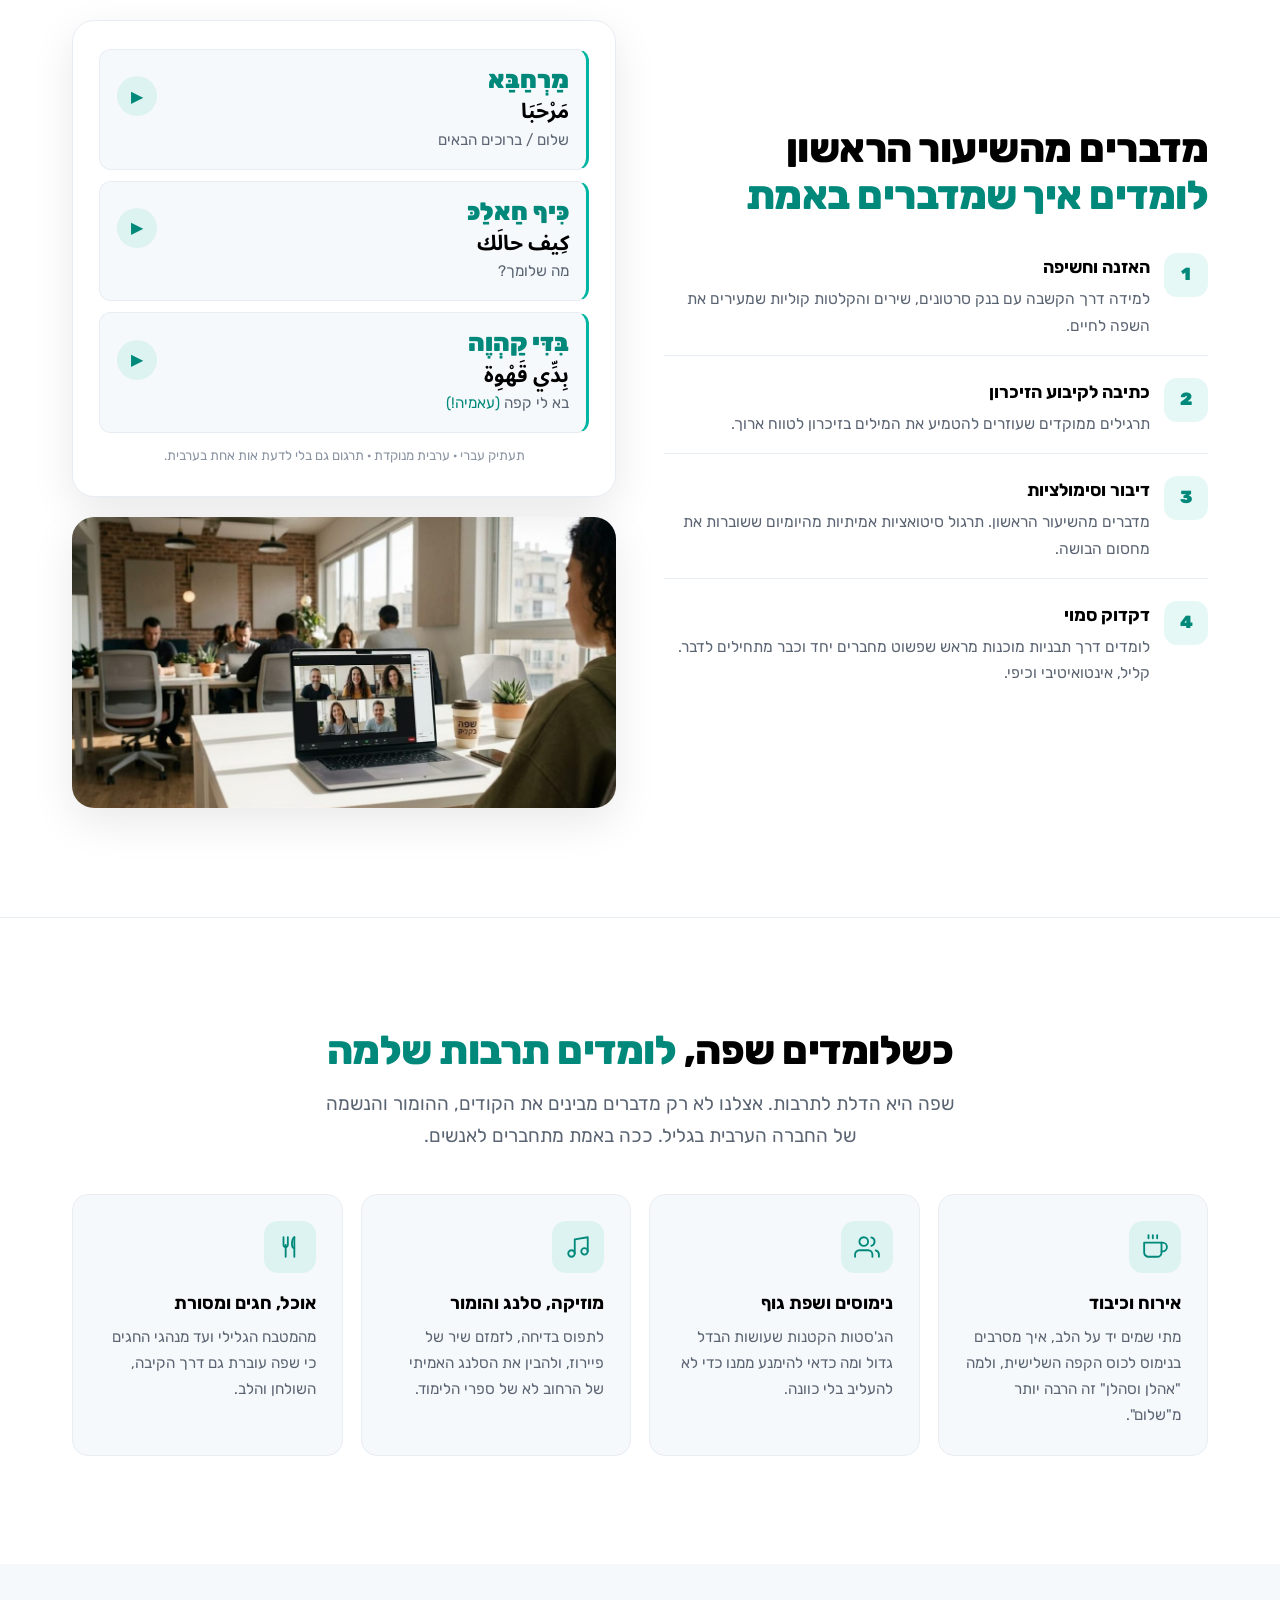
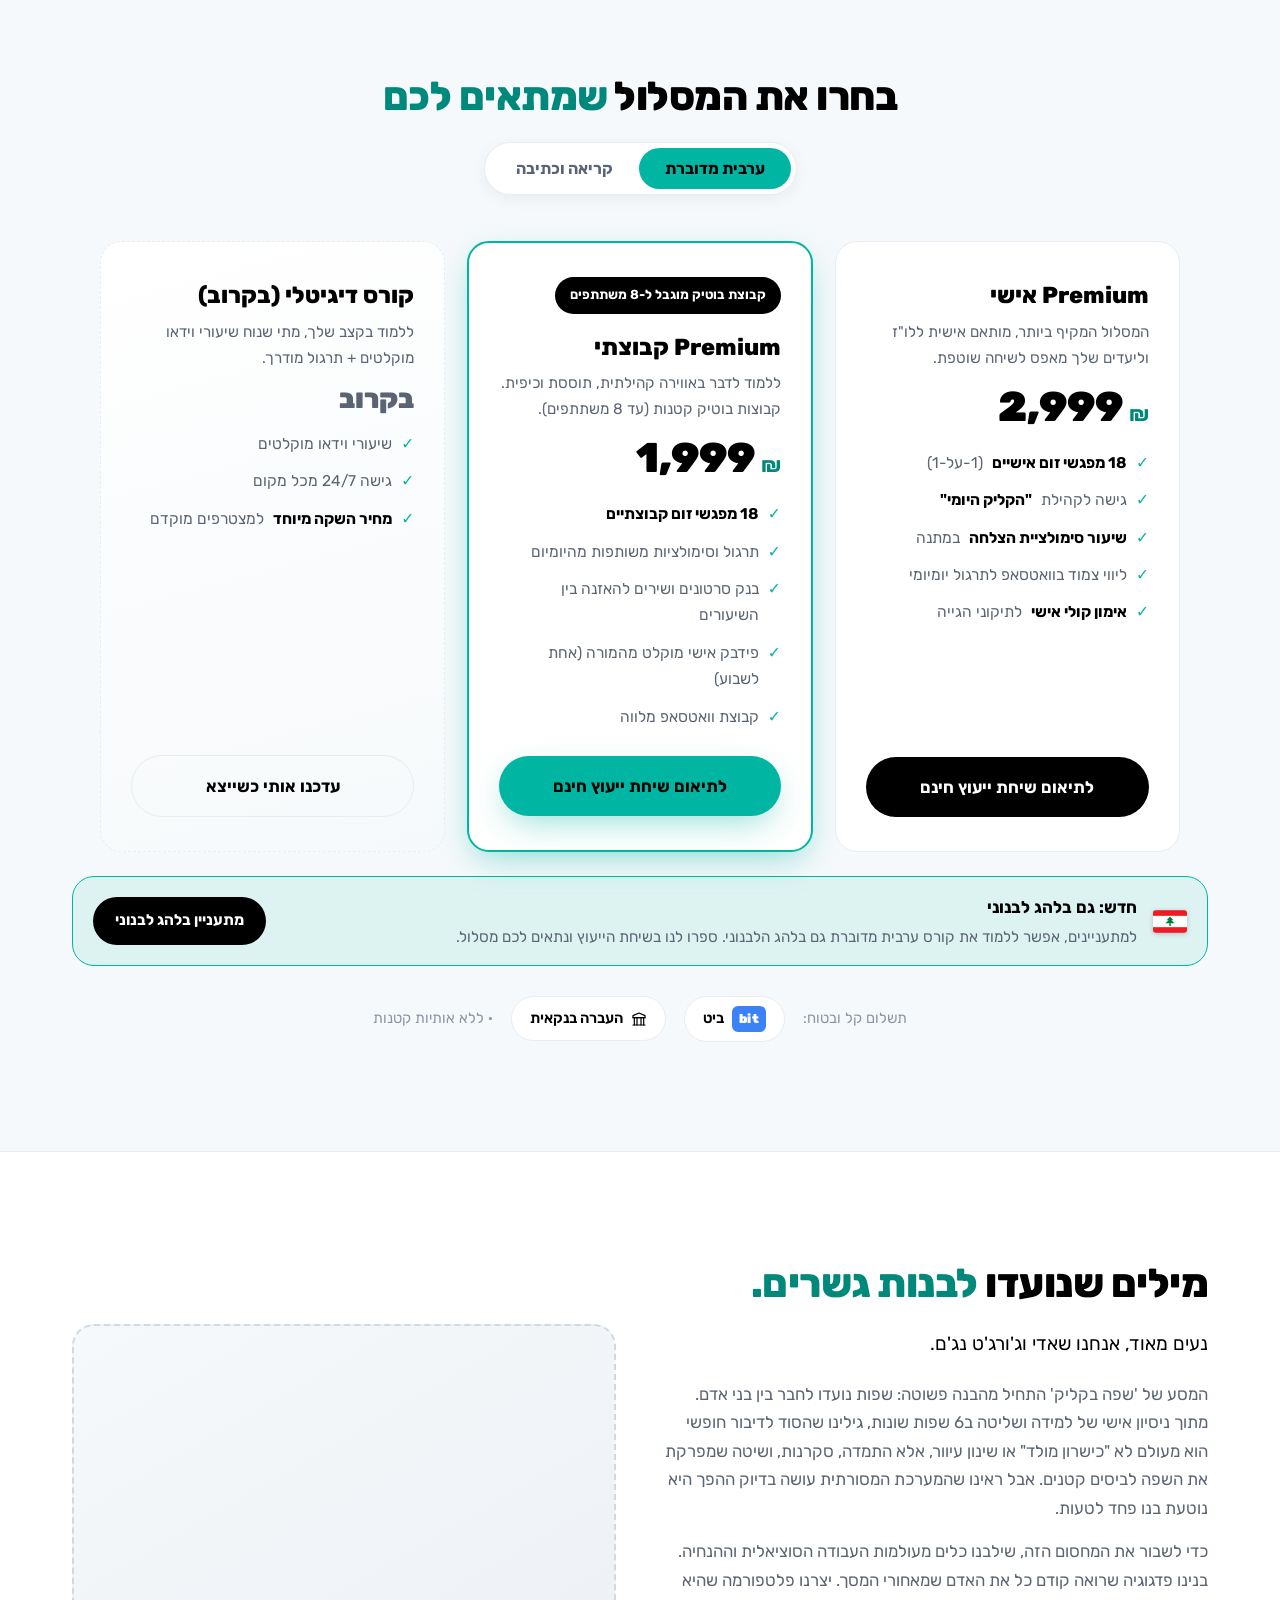
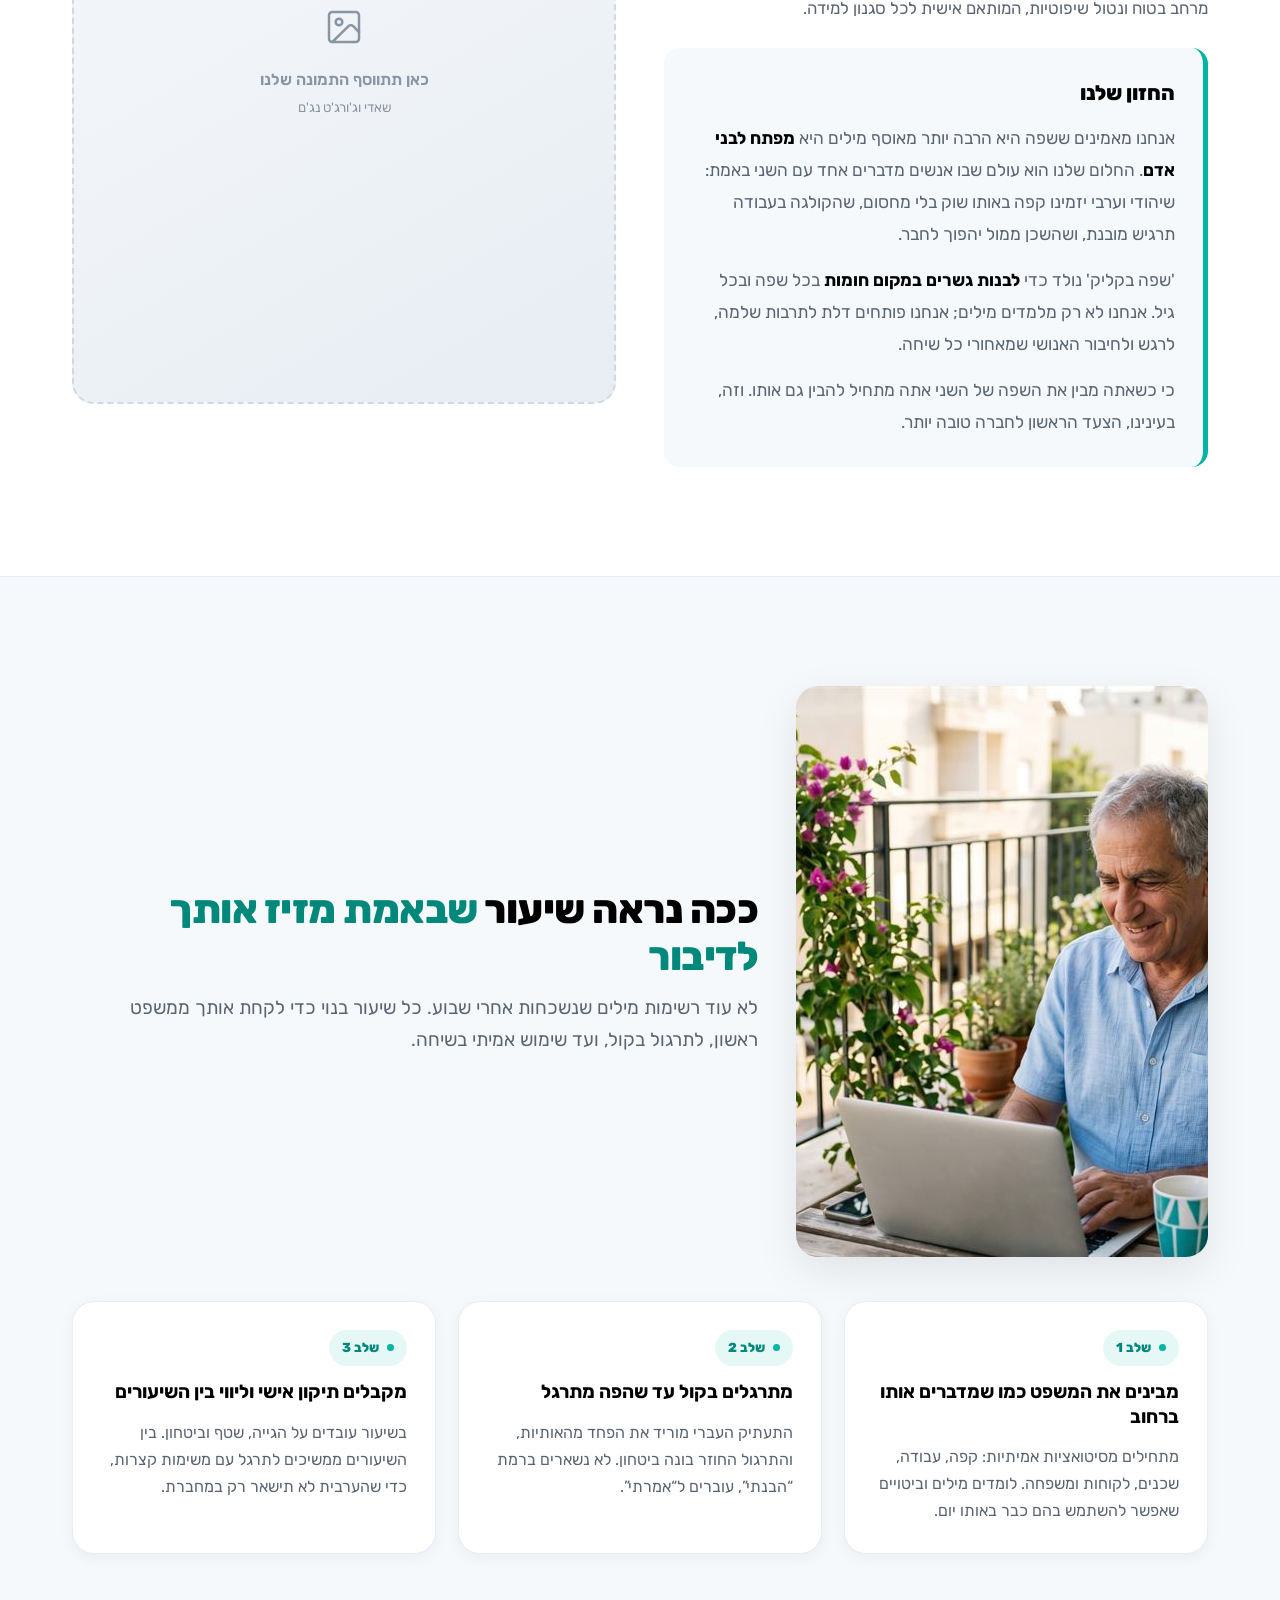
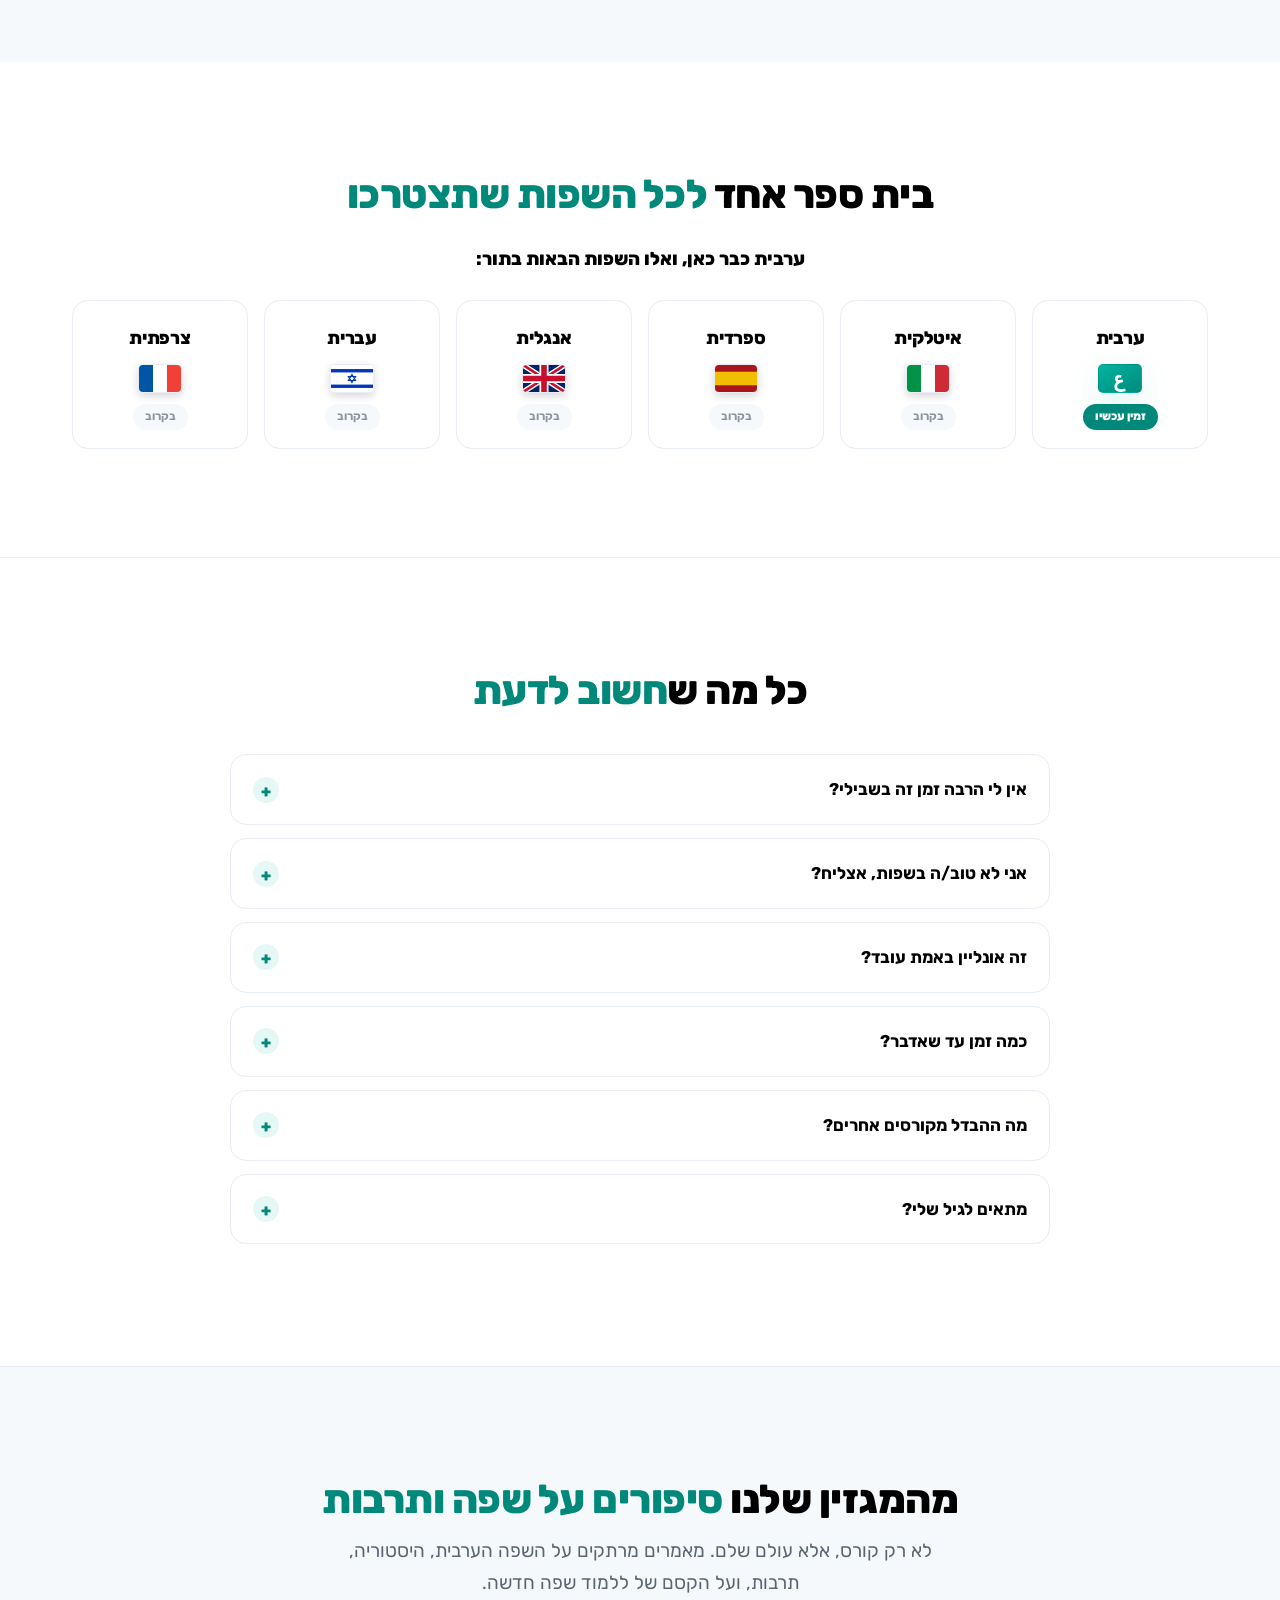
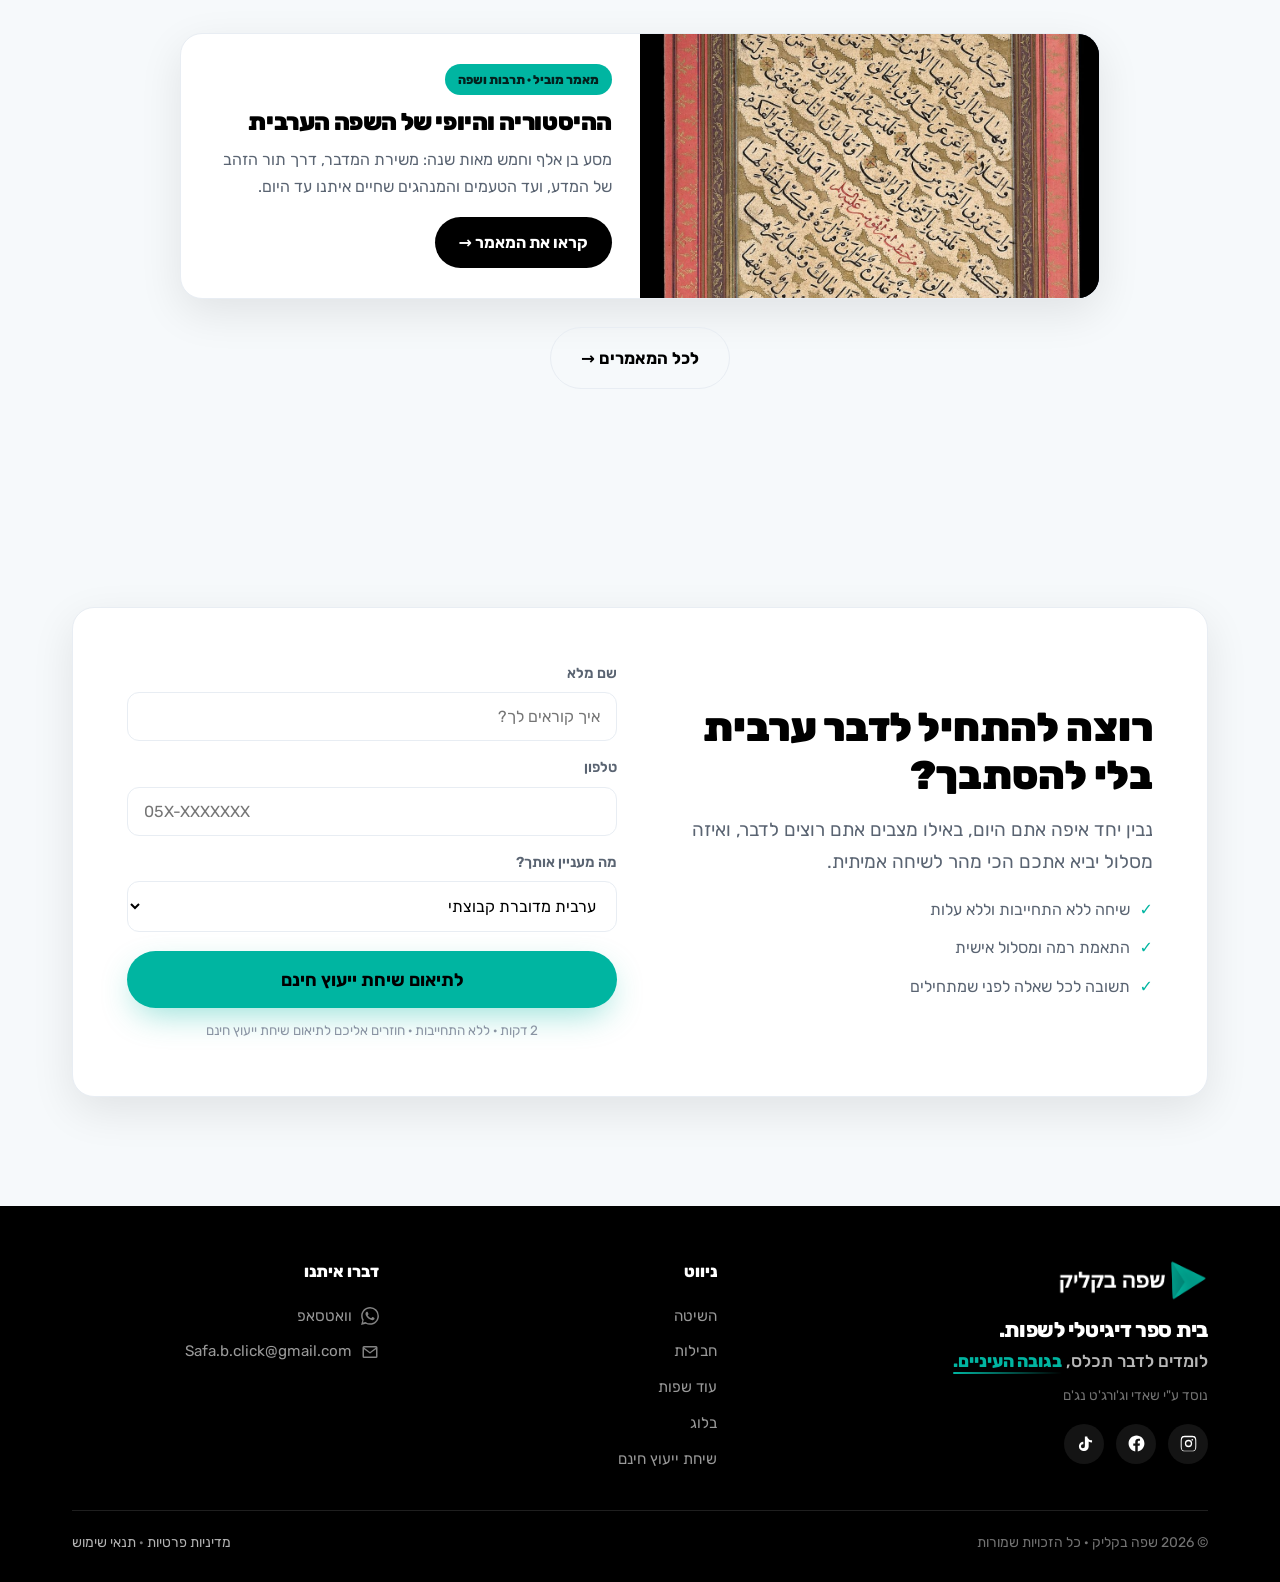
==== commit 2da498ba: "Self-host article images locally (blog/img) - fixes broken Wikimedia hotlinks (non-standard thumb si" ====
--- a/index.html
+++ b/index.html
@@ -914,7 +914,7 @@
   <div class="container">
     <a href="blog/historiat-hasafa-haaravit.html" class="reveal in" style="display:grid;grid-template-columns:1fr 1fr;gap:0;background:#fff;border:1px solid var(--border);border-radius:var(--radius-lg);overflow:hidden;box-shadow:var(--shadow-lg);margin-top:34px;max-width:920px;margin-inline:auto" aria-label="המאמר המוביל">
       <span style="position:relative;min-height:240px;background:#0b1120">
-        <img src="https://upload.wikimedia.org/wikipedia/commons/thumb/1/1d/Arabic_calligraphy_by_Ahmad_Neyrizi%2C_Muraqqa-e_6021_%2802%29.jpg/800px-Arabic_calligraphy_by_Ahmad_Neyrizi%2C_Muraqqa-e_6021_%2802%29.jpg" alt="קליגרפיה ערבית — מהמגזין" loading="lazy" style="position:absolute;inset:0;width:100%;height:100%;object-fit:cover">
+        <img src="blog/img/calligraphy-hero.jpg" alt="קליגרפיה ערבית מהמגזין" loading="lazy" style="position:absolute;inset:0;width:100%;height:100%;object-fit:cover">
       </span>
       <span style="padding:30px 28px;display:flex;flex-direction:column;justify-content:center;text-align:right">
         <span style="align-self:flex-start;background:var(--teal);color:#04211e;font-weight:800;font-size:.78rem;padding:5px 13px;border-radius:50px;margin-bottom:13px">מאמר מוביל · תרבות ושפה</span>
@@ -1020,7 +1020,7 @@
 <script>
 /* ===== שחזור שינויים שמורים רץ לפני שאר הסקריפטים ===== */
 (function(){
-  var PAGE_VERSION='2026-06-10-29';
+  var PAGE_VERSION='2026-06-10-30';
   try{
     if(localStorage.getItem('sbk_ver')!==PAGE_VERSION){localStorage.removeItem('sbk_page');localStorage.setItem('sbk_ver',PAGE_VERSION);}
     var d=localStorage.getItem('sbk_design');
